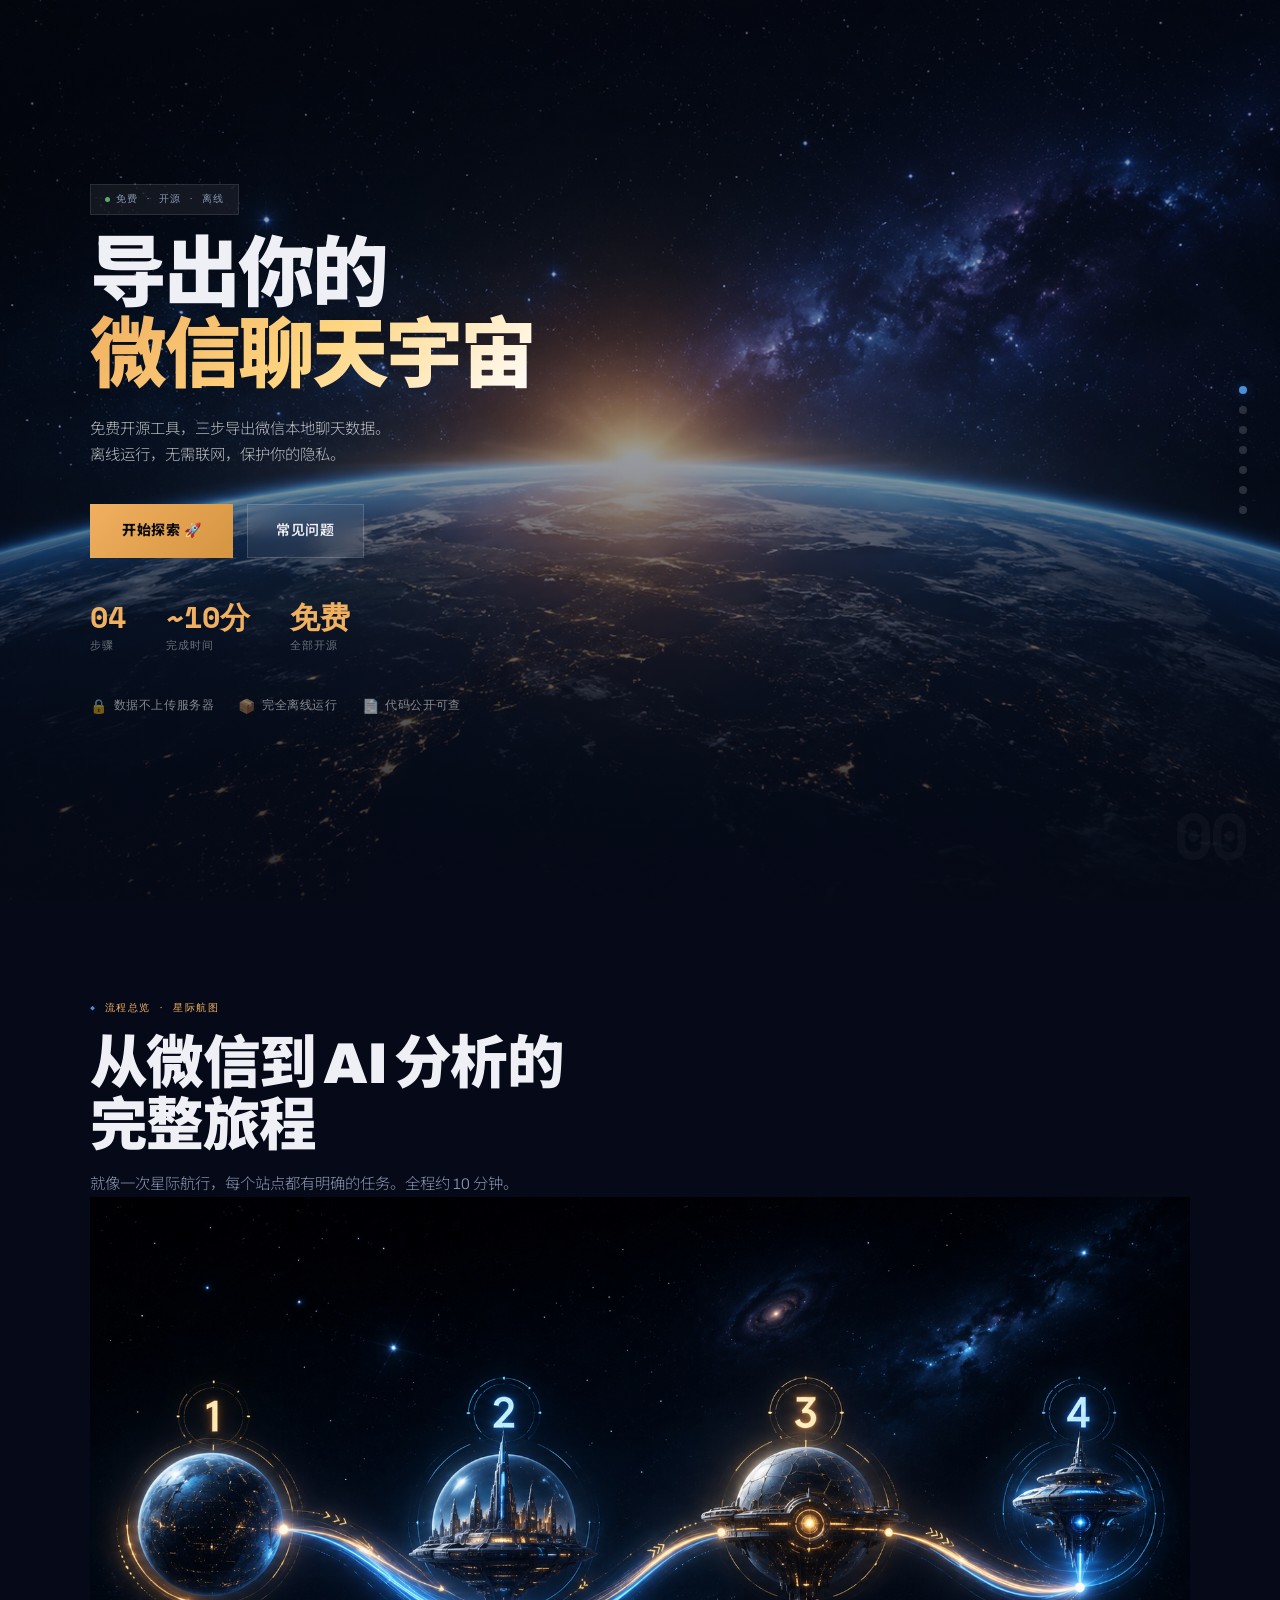
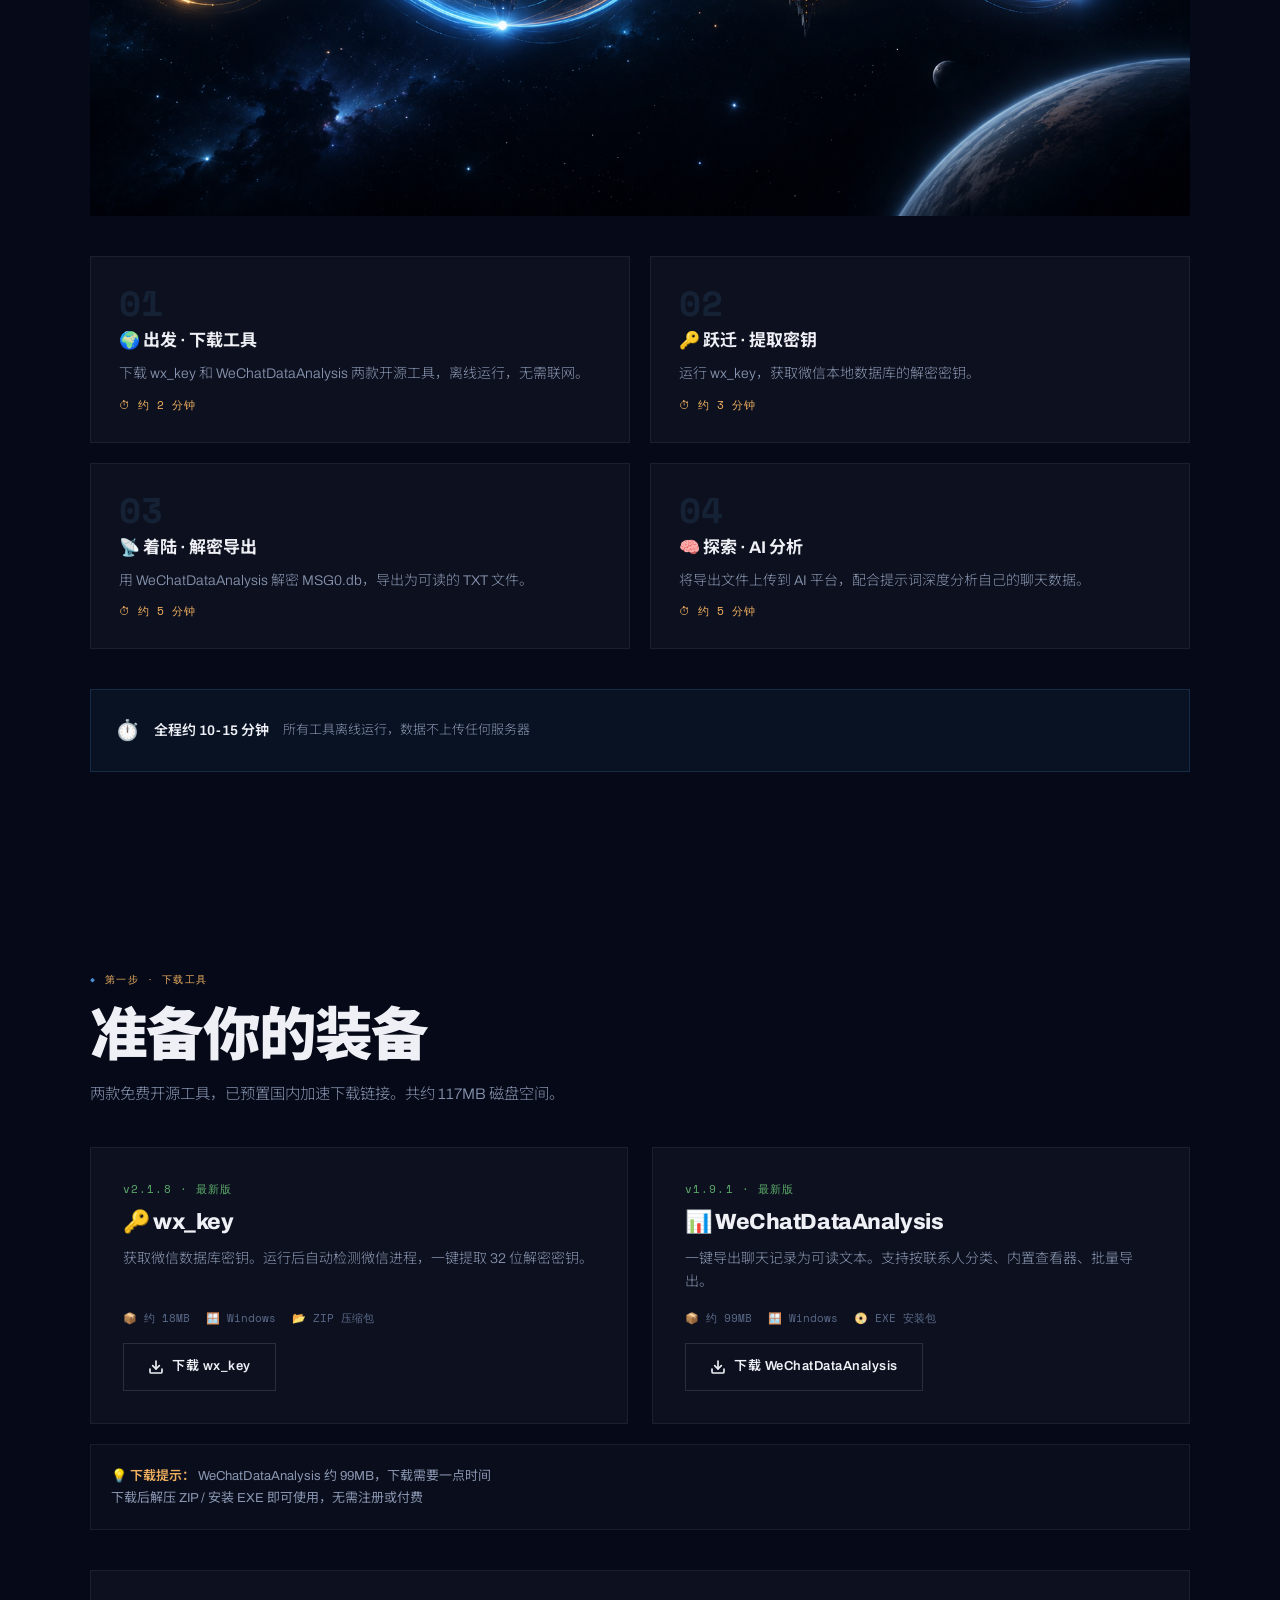
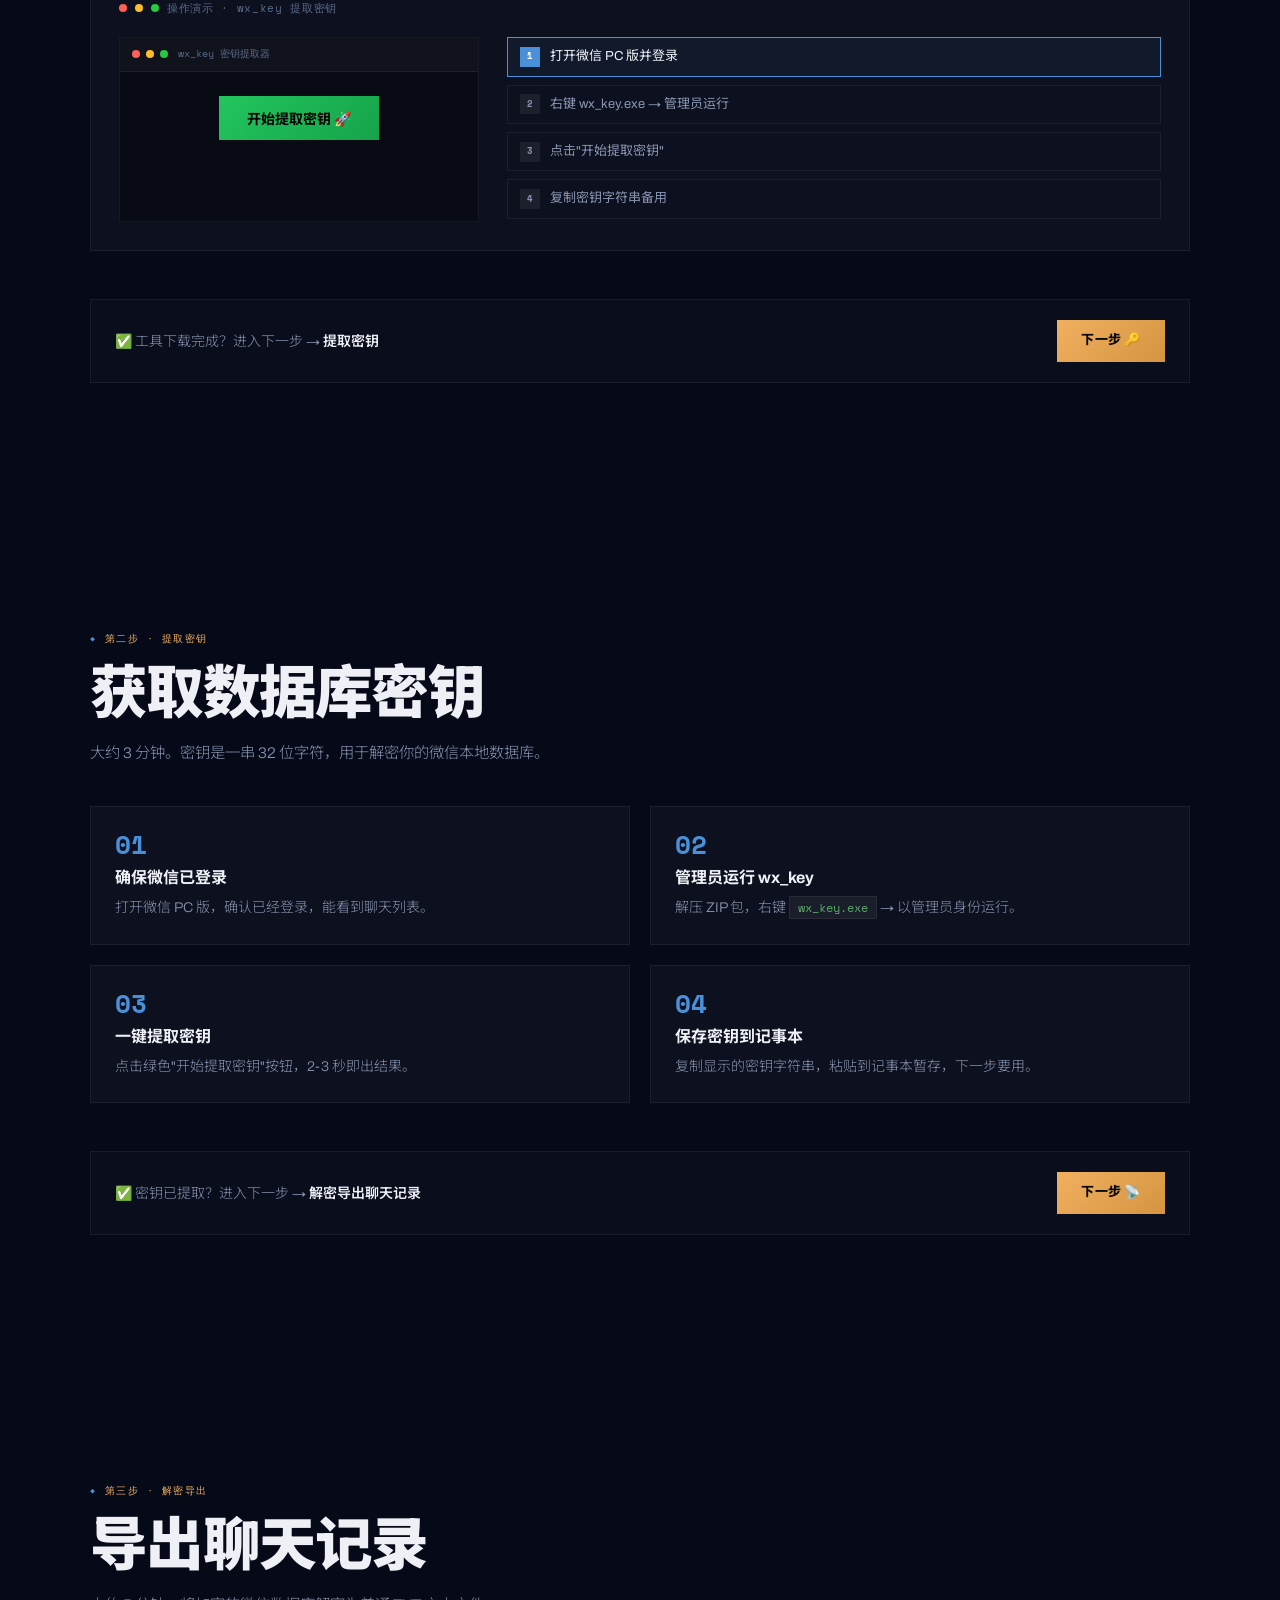
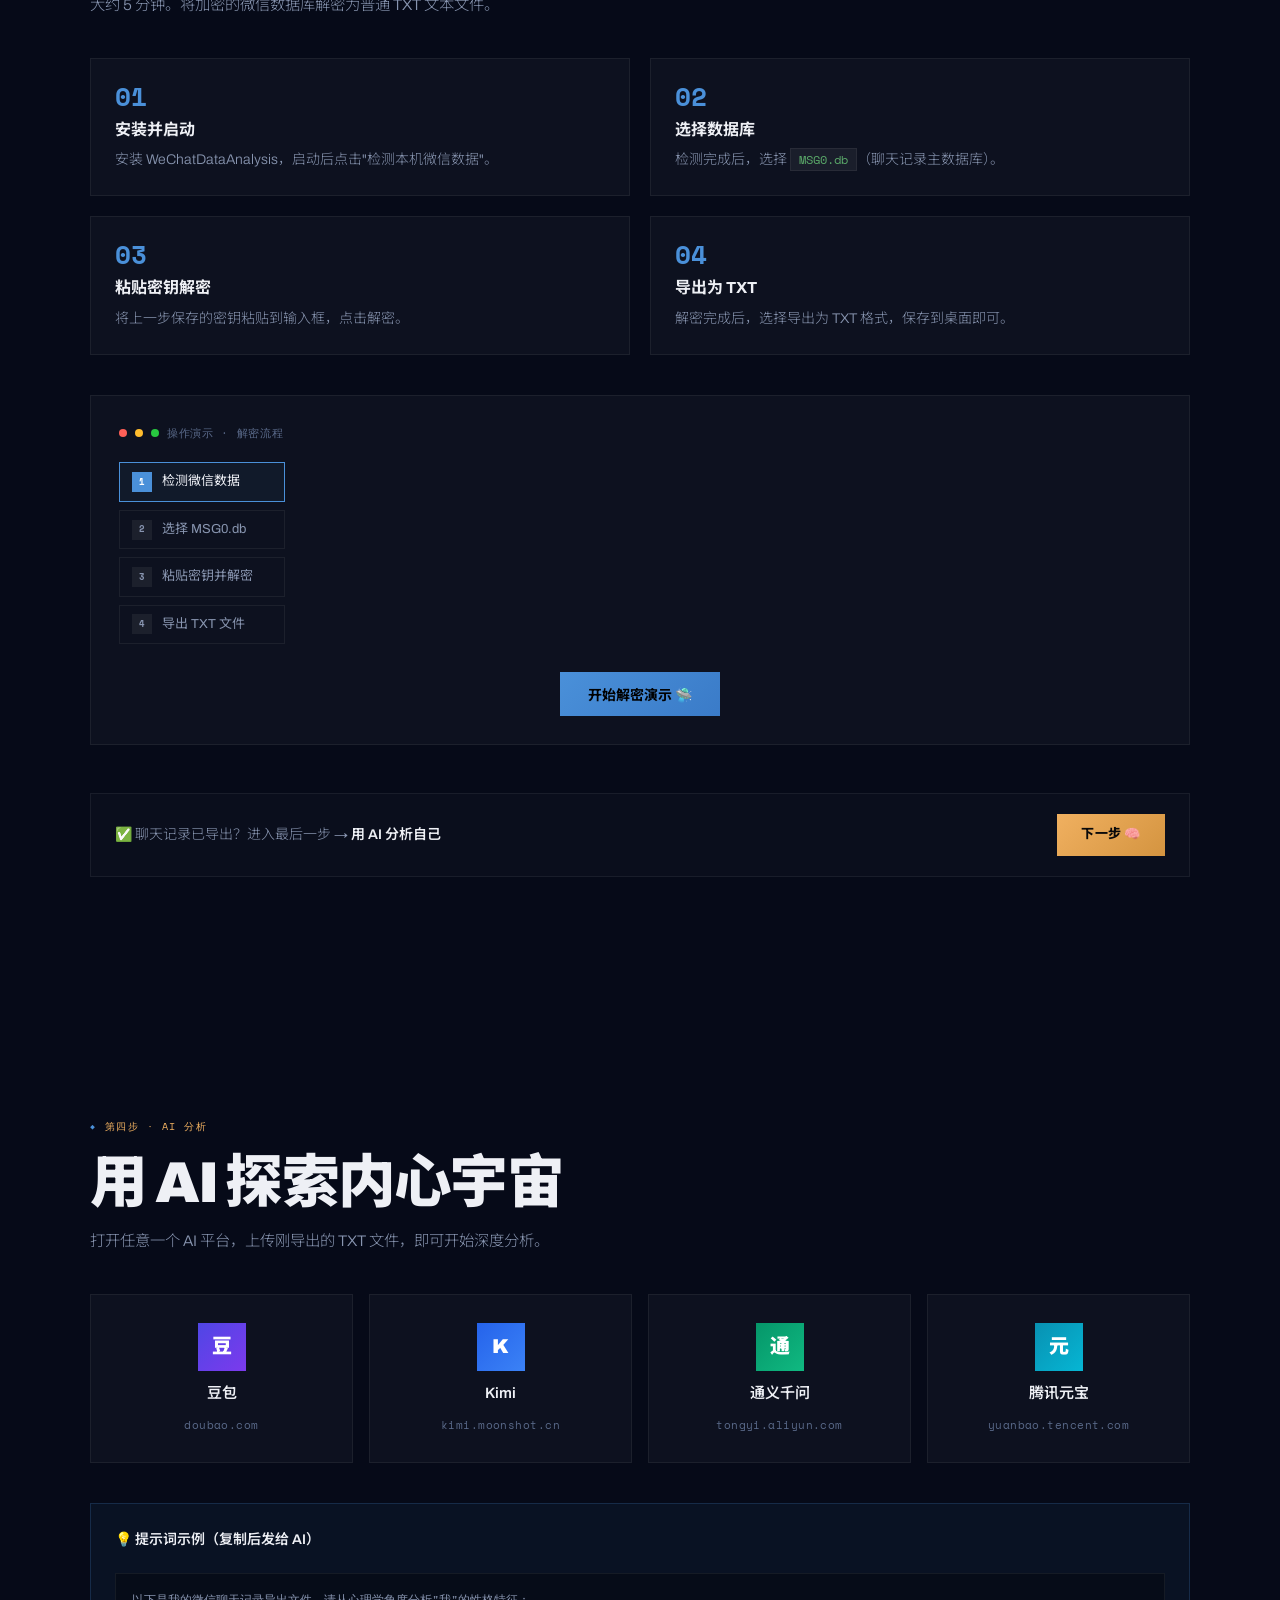
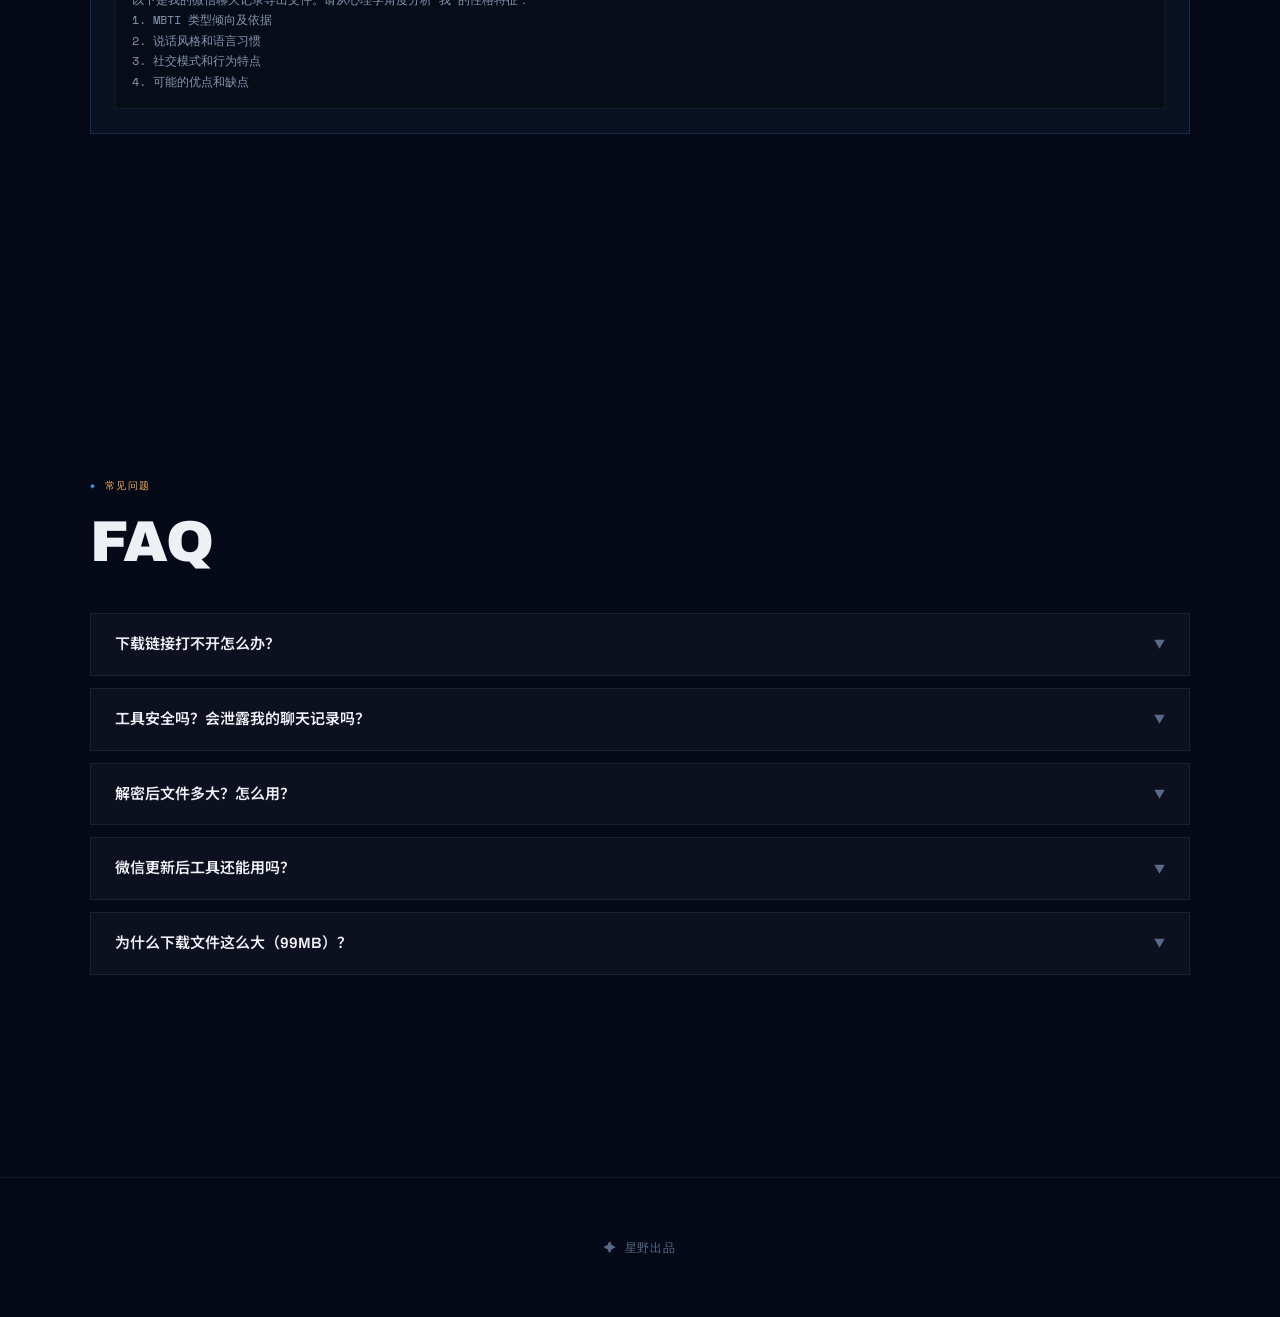
==== docs/index.html @ e7d00de8 "v2.0: product polish - Earth hero bg, journey map, trust bar, next-step CTAs, download tips" ====
<!DOCTYPE html>
<html lang="zh-CN">
<head>
<meta charset="UTF-8">
<meta name="viewport" content="width=device-width, initial-scale=1.0">
<title>微信聊天记录导出教程 — 星野宇宙</title>
<link rel="icon" href="data:image/svg+xml,<svg xmlns='http://www.w3.org/2000/svg' viewBox='0 0 100 100'><text y='.9em' font-size='90'>🌍</text></svg>">
<link href="https://fonts.googleapis.com/css2?family=Archivo:wght@400;700;800;900&family=Space+Mono:wght@400;700&family=Noto+Sans+SC:wght@300;400;500;700&display=swap" rel="stylesheet">
<style>
/* ══════════════════════════════════
   星野宇宙 · 微信聊天导出教程
   设计系统 v2.0 — 产品经理验收版
   ══════════════════════════════════ */

*, *::before, *::after { margin: 0; padding: 0; box-sizing: border-box; }

:root {
  --space-deep: #060a18;
  --space-mid: #0a1230;
  --space-blue: #12224a;
  --earth-blue: #4A90D9;
  --earth-green: #5BAA6A;
  --sunrise-gold: #F0B060;
  --sunrise-warm: #FFD580;
  --star-white: #FFEEDD;
  --text: #eef0f5;
  --text-secondary: #8895b0;
  --text-muted: #5a6a8a;
  --accent: #4A90D9;
  --accent-gold: #F0B060;
  --success: #5BAA6A;
  --border: rgba(255,255,255,0.06);
  --border-light: rgba(255,255,255,0.12);
  --radius: 12px;
  --max-w: 1100px;
  --fx-ease: cubic-bezier(0.16, 1, 0.3, 1);
  --fx-pad: clamp(14px, 2.6vw, 44px);
  --font-sans: "Archivo", "Noto Sans SC", system-ui, sans-serif;
  --font-mono: "Space Mono", "SF Mono", monospace;
}

html { scroll-behavior: smooth; scroll-padding-top: 0; }

body {
  font-family: var(--font-sans);
  background: var(--space-deep);
  color: var(--text);
  font-size: 17px;
  line-height: 1.65;
  -webkit-font-smoothing: antialiased;
  overflow-x: hidden;
}

/* ═══ Stars ═══ */
.starfield {
  position: fixed; top: 0; left: 0;
  width: 100vw; height: 100vh;
  z-index: 0; pointer-events: none; overflow: hidden;
}
.star {
  position: absolute; border-radius: 50%; background: #fff;
  animation: twinkle var(--duration) ease-in-out infinite alternate;
}
@keyframes twinkle {
  0% { opacity: 0.15; transform: scale(0.8); }
  100% { opacity: 1; transform: scale(1.2); }
}

/* ═══ Floating Orbs ═══ */
.orb {
  position: fixed; border-radius: 50%; pointer-events: none; z-index: 0;
  filter: blur(80px); opacity: 0.2;
}
.orb-1 {
  width: 500px; height: 500px;
  background: radial-gradient(circle, rgba(74,144,217,0.12), transparent);
  top: 15%; left: -15%;
  animation: orbFloat 25s ease-in-out infinite;
}
.orb-2 {
  width: 350px; height: 350px;
  background: radial-gradient(circle, rgba(240,176,96,0.08), transparent);
  bottom: 20%; right: -10%;
  animation: orbFloat 30s ease-in-out infinite reverse;
}
@keyframes orbFloat {
  0%, 100% { transform: translate(0,0) scale(1); }
  33% { transform: translate(40px,-50px) scale(1.1); }
  66% { transform: translate(-30px,30px) scale(0.9); }
}

/* ═══ Scroll Progress ═══ */
.scroll-progress {
  position: fixed; top: 0; left: 0;
  height: 2px;
  background: linear-gradient(90deg, var(--earth-blue), var(--sunrise-gold), var(--earth-green));
  z-index: 10000; width: 0%;
  transition: width 0.05s linear;
}

/* ═══ Nav ═══ */
.nav {
  position: fixed; top: 0; left: 0; right: 0; z-index: 100;
  padding: 0 var(--fx-pad);
  backdrop-filter: saturate(180%) blur(20px);
  -webkit-backdrop-filter: saturate(180%) blur(20px);
  background: rgba(6,10,24,0.7);
  border-bottom: 0.5px solid var(--border);
  transform: translateY(-100%);
  transition: transform 0.4s var(--fx-ease);
}
.nav.visible { transform: translateY(0); }
.nav-inner {
  max-width: var(--max-w); margin: 0 auto;
  display: flex; align-items: center; justify-content: space-between;
  height: 56px;
}
.nav-brand {
  font-size: 14px; font-weight: 700; color: var(--text);
  text-decoration: none; display: flex; align-items: center; gap: 8px;
}
.nav-brand span { color: var(--earth-blue); }
.nav-links { display: flex; gap: 24px; list-style: none; }
.nav-links a {
  font-size: 11px; font-family: var(--font-mono);
  color: var(--text-secondary); text-decoration: none;
  letter-spacing: 0.12em; text-transform: uppercase;
  transition: color 0.3s; position: relative;
  padding: 4px 0;
}
.nav-links a::after {
  content: ''; position: absolute; bottom: -2px; left: 0;
  width: 0; height: 1px; background: var(--earth-blue);
  transition: width 0.3s var(--fx-ease);
}
.nav-links a:hover { color: var(--text); }
.nav-links a:hover::after { width: 100%; }

/* ═══ Side Nav ═══ */
.side-nav {
  position: fixed; right: var(--fx-pad); top: 50%; transform: translateY(-50%);
  z-index: 90; display: flex; flex-direction: column; gap: 12px;
}
.side-dot {
  width: 8px; height: 8px; border-radius: 50%;
  background: rgba(255,255,255,0.15); border: none;
  cursor: pointer; transition: all 0.4s var(--fx-ease); position: relative;
}
.side-dot.active {
  background: var(--earth-blue);
  box-shadow: 0 0 12px rgba(74,144,217,0.4);
}
.side-dot-label {
  position: absolute; right: 18px; top: 50%; transform: translateY(-50%);
  font-family: var(--font-mono); font-size: 10px;
  color: var(--text-secondary); white-space: nowrap;
  opacity: 0; transition: opacity 0.3s; pointer-events: none; letter-spacing: 0.1em;
}
.side-dot:hover .side-dot-label { opacity: 1; }

.section-num {
  position: fixed; bottom: var(--fx-pad); right: var(--fx-pad);
  z-index: 90; font-family: var(--font-mono); font-size: 64px;
  font-weight: 700; color: rgba(255,255,255,0.03);
  line-height: 1; pointer-events: none; letter-spacing: -0.04em;
}

/* ═══ Layout ═══ */
.section {
  position: relative; z-index: 1;
  min-height: 100vh; display: flex; align-items: center;
  padding: 100px var(--fx-pad);
}
.section-inner {
  max-width: var(--max-w); margin: 0 auto; width: 100%;
}

.kicker {
  font-family: var(--font-mono); font-size: 10px;
  color: var(--sunrise-gold); letter-spacing: 0.15em;
  text-transform: uppercase; margin-bottom: 16px;
  display: flex; align-items: center; gap: 8px;
}
.kicker::before { content: '◆'; font-size: 5px; color: var(--earth-blue); }

.section-title {
  font-size: clamp(30px, 4.5vw, 60px);
  font-weight: 900; letter-spacing: -0.03em;
  line-height: 1.08; margin-bottom: 14px;
}
.section-sub {
  font-size: clamp(15px, 1.2vw, 18px);
  color: var(--text-secondary); max-width: 560px;
  line-height: 1.7; font-weight: 300;
}

/* ═══ HERO ═══ */
.hero {
  min-height: 100vh; display: flex; align-items: center;
  position: relative; z-index: 1;
}
.hero-bg {
  position: absolute; top: 0; left: 0;
  width: 100%; height: 100%; z-index: 0;
  overflow: hidden;
}
.hero-bg img {
  width: 100%; height: 100%; object-fit: cover;
  object-position: center 30%;
}
.hero-overlay {
  position: absolute; top: 0; left: 0;
  width: 100%; height: 100%;
  background: linear-gradient(
    180deg,
    rgba(6,10,24,0.5) 0%,
    rgba(6,10,24,0.3) 40%,
    rgba(6,10,24,0.6) 70%,
    rgba(6,10,24,0.85) 100%
  );
  z-index: 1;
}
.hero-content {
  position: relative; z-index: 2; width: 100%;
  padding: var(--fx-pad);
}
.hero-inner { max-width: var(--max-w); margin: 0 auto; }

.hero-badge {
  display: inline-flex; align-items: center; gap: 6px;
  padding: 6px 14px;
  background: rgba(255,255,255,0.06);
  border: 0.5px solid rgba(255,255,255,0.1);
  font-family: var(--font-mono); font-size: 10px;
  letter-spacing: 0.1em; color: var(--text-secondary);
  margin-bottom: 20px;
}
.hero-badge-dot {
  width: 5px; height: 5px; border-radius: 50%;
  background: var(--success); animation: blink 1.2s infinite;
}
@keyframes blink { 0%,100%{opacity:1} 50%{opacity:0.3} }

.hero-title {
  font-size: clamp(36px, 6vw, 80px);
  font-weight: 900; letter-spacing: -0.04em;
  line-height: 1.05; margin-bottom: 20px; max-width: 780px;
}
.hero-title .gradient {
  background: linear-gradient(135deg, var(--sunrise-gold), var(--sunrise-warm), #fff);
  -webkit-background-clip: text; -webkit-text-fill-color: transparent;
  background-clip: text;
}
.hero-sub {
  font-size: clamp(15px, 1.2vw, 18px);
  color: rgba(255,255,255,0.7); max-width: 500px;
  line-height: 1.7; margin-bottom: 36px; font-weight: 300;
}

.hero-actions { display: flex; gap: 14px; flex-wrap: wrap; }

.btn-primary {
  display: inline-flex; align-items: center; gap: 8px;
  padding: 14px 32px;
  background: linear-gradient(135deg, var(--sunrise-gold), #d49440);
  color: #0a0a0a; border: none; text-decoration: none;
  font-family: var(--font-sans); font-size: 14px; font-weight: 800;
  letter-spacing: 0.04em; cursor: pointer;
  transition: all 0.35s var(--fx-ease);
}
.btn-primary:hover {
  transform: translateY(-2px);
  box-shadow: 0 12px 40px rgba(240,176,96,0.3);
}

.btn-secondary {
  display: inline-flex; align-items: center; gap: 8px;
  padding: 14px 28px;
  background: rgba(255,255,255,0.06);
  color: var(--text); border: 0.5px solid rgba(255,255,255,0.15);
  text-decoration: none; font-family: var(--font-sans);
  font-size: 14px; font-weight: 600; letter-spacing: 0.04em;
  cursor: pointer; transition: all 0.35s var(--fx-ease);
  backdrop-filter: blur(8px);
}
.btn-secondary:hover {
  border-color: var(--earth-blue); color: var(--earth-blue);
  background: rgba(74,144,217,0.1);
}

.hero-stats {
  display: flex; gap: 40px; margin-top: 44px;
}
.hero-stat-value {
  font-family: var(--font-mono); font-size: 30px; font-weight: 700;
  color: var(--sunrise-gold); line-height: 1; display: block;
}
.hero-stat-label {
  font-size: 11px; color: rgba(255,255,255,0.4);
  font-family: var(--font-mono); letter-spacing: 0.08em;
  text-transform: uppercase; margin-top: 4px; display: block;
}

/* ═══ Trust Bar ═══ */
.trust-bar {
  display: flex; gap: 24px; flex-wrap: wrap;
  margin-top: 40px;
}
.trust-item {
  display: flex; align-items: center; gap: 6px;
  font-size: 12px; color: rgba(255,255,255,0.5);
  font-family: var(--font-mono); letter-spacing: 0.05em;
}
.trust-item span { font-size: 14px; }

/* ═══ Workflow (流程) ═══ */
.flow-hero {
  width: 100%; border-radius: 0;
  overflow: hidden; margin-bottom: 40px;
}
.flow-hero img {
  width: 100%; height: auto;
  display: block;
}

.journey-grid {
  display: grid;
  grid-template-columns: 1fr 1fr;
  gap: 20px;
}

@media (max-width: 700px) {
  .journey-grid { grid-template-columns: 1fr; }
}

.journey-card {
  background: rgba(255,255,255,0.03);
  border: 1px solid var(--border);
  padding: 28px;
  position: relative; overflow: hidden;
  transition: all 0.4s var(--fx-ease);
}
.journey-card::before {
  content: ''; position: absolute; top: 0; left: 0;
  width: 100%; height: 100%;
  background: radial-gradient(ellipse at 30% 0%, rgba(74,144,217,0.08), transparent 70%);
  opacity: 0; transition: opacity 0.4s;
}
.journey-card:hover { border-color: rgba(74,144,217,0.3); transform: translateY(-4px); }
.journey-card:hover::before { opacity: 1; }
.journey-card > * { position: relative; z-index: 1; }

.journey-num {
  font-family: var(--font-mono); font-size: 36px; font-weight: 700;
  color: rgba(74,144,217,0.12); line-height: 1; margin-bottom: 6px;
}
.journey-title {
  font-size: 17px; font-weight: 700; margin-bottom: 8px;
  display: flex; align-items: center; gap: 8px;
}
.journey-desc {
  font-size: 14px; color: var(--text-secondary);
  line-height: 1.6; font-weight: 300;
}
.journey-time {
  margin-top: 10px;
  font-family: var(--font-mono); font-size: 11px;
  color: var(--sunrise-gold); letter-spacing: 0.05em;
}

.flow-cta-box {
  margin-top: 40px;
  padding: 24px;
  background: rgba(74,144,217,0.06);
  border: 1px solid rgba(74,144,217,0.2);
  display: flex; align-items: center; gap: 14px; flex-wrap: wrap;
}

/* ═══ Tool Cards ═══ */
.tool-grid {
  display: grid;
  grid-template-columns: 1fr 1fr;
  gap: 24px;
  margin-top: 40px;
}

@media (max-width: 700px) {
  .tool-grid { grid-template-columns: 1fr; }
}

.tool-card {
  background: rgba(255,255,255,0.03);
  border: 1px solid var(--border);
  padding: 32px;
  text-decoration: none; color: var(--text);
  transition: all 0.4s var(--fx-ease);
  display: flex; flex-direction: column;
  position: relative; overflow: hidden;
}
.tool-card::before {
  content: ''; position: absolute; top: 0; left: 0; right: 0;
  height: 3px;
  background: linear-gradient(90deg, var(--earth-blue), var(--earth-green));
  transform: scaleX(0); transform-origin: left;
  transition: transform 0.5s var(--fx-ease);
}
.tool-card:hover {
  border-color: rgba(74,144,217,0.35);
  transform: translateY(-4px);
  background: rgba(255,255,255,0.05);
}
.tool-card:hover::before { transform: scaleX(1); }

.tool-version {
  font-family: var(--font-mono); font-size: 11px;
  color: var(--earth-green); letter-spacing: 0.1em; margin-bottom: 6px;
}
.tool-name { font-size: 22px; font-weight: 800; margin-bottom: 8px; letter-spacing: -0.02em; }
.tool-desc {
  font-size: 14px; color: var(--text-secondary);
  line-height: 1.6; margin-bottom: 16px; flex: 1; font-weight: 300;
}
.tool-meta {
  display: flex; gap: 16px; flex-wrap: wrap; margin-bottom: 16px;
}
.tool-meta-item {
  font-family: var(--font-mono); font-size: 11px; color: var(--text-muted);
}
.tool-download-btn {
  display: inline-flex; align-items: center; gap: 8px;
  padding: 12px 24px;
  background: transparent;
  border: 1px solid var(--border-light);
  color: var(--text); font-size: 13px; font-weight: 600;
  font-family: var(--font-sans); letter-spacing: 0.04em;
  cursor: pointer; transition: all 0.35s var(--fx-ease);
  align-self: flex-start;
}
.tool-card:hover .tool-download-btn {
  background: linear-gradient(135deg, var(--earth-blue), #3a7bc8);
  border-color: transparent;
}
.tool-download-btn svg { width: 16px; height: 16px; transition: transform 0.3s; }
.tool-card:hover .tool-download-btn svg { transform: translateY(2px); }

/* ═══ Download Tips ═══ */
.download-tips {
  margin-top: 20px; padding: 20px;
  background: rgba(255,255,255,0.02);
  border: 0.5px solid var(--border);
  font-size: 13px; color: var(--text-secondary); line-height: 1.7;
}
.download-tips strong { color: var(--sunrise-gold); font-weight: 600; }

/* ═══ Demo Box ═══ */
.demo-box {
  margin-top: 40px;
  background: rgba(255,255,255,0.03);
  border: 1px solid var(--border);
  padding: 28px;
}
.demo-header {
  display: flex; align-items: center; gap: 8px; margin-bottom: 20px;
  font-family: var(--font-mono); font-size: 11px;
  color: var(--text-muted); letter-spacing: 0.06em;
}
.demo-dot { width: 8px; height: 8px; border-radius: 50%; }

.demo-inner {
  display: flex; gap: 28px; align-items: flex-start;
}
@media (max-width: 700px) { .demo-inner { flex-direction: column; } }

.demo-window {
  flex: 1; max-width: 360px;
  background: rgba(0,0,0,0.35);
  border: 1px solid var(--border); overflow: hidden;
}
.demo-win-top {
  padding: 8px 12px; background: rgba(255,255,255,0.03);
  border-bottom: 1px solid var(--border);
  display: flex; align-items: center; gap: 6px;
}
.demo-win-title {
  font-family: var(--font-mono); font-size: 10px; color: var(--text-muted); margin-left: 4px;
}
.demo-win-body {
  padding: 24px; display: flex; flex-direction: column;
  align-items: center; gap: 16px;
}

.demo-btn {
  padding: 12px 28px;
  background: linear-gradient(135deg, #22c55e, #16a34a);
  color: #000; border: none;
  font-family: var(--font-sans); font-size: 14px; font-weight: 700;
  cursor: pointer; transition: all 0.3s;
}
.demo-btn:hover { transform: scale(1.05); box-shadow: 0 0 24px rgba(34,197,94,0.3); }
.demo-btn.pulse { animation: pulseDemo 1.5s ease-in-out infinite; }
@keyframes pulseDemo {
  0%,100% { box-shadow: 0 0 0 0 rgba(34,197,94,0.25); }
  50% { box-shadow: 0 0 0 14px rgba(34,197,94,0); }
}

.demo-key {
  display: flex; align-items: center; gap: 8px;
  background: rgba(255,255,255,0.05); border: 1px solid var(--border);
  padding: 10px 16px; font-family: var(--font-mono); font-size: 12px;
  opacity: 0; transform: translateY(10px);
  transition: all 0.5s var(--fx-ease);
}
.demo-key.show { opacity: 1; transform: translateY(0); }
.demo-key-dot { width: 4px; height: 4px; background: #22c55e; border-radius: 50%; animation: blink 1s infinite; }

.demo-steps { flex: 1; display: flex; flex-direction: column; gap: 8px; }
.demo-step-item {
  display: flex; align-items: center; gap: 10px;
  padding: 8px 12px; border: 1px solid var(--border);
  font-size: 13px; color: var(--text-secondary);
  transition: all 0.3s var(--fx-ease);
}
.demo-step-item.active {
  border-color: var(--earth-blue); color: var(--text);
  background: rgba(74,144,217,0.06);
}
.demo-step-item.done { border-color: rgba(34,197,94,0.3); color: var(--text-secondary); }
.demo-step-num {
  width: 20px; height: 20px; display: flex; align-items: center; justify-content: center;
  background: rgba(255,255,255,0.06); font-family: var(--font-mono);
  font-size: 9px; font-weight: 700; flex-shrink: 0;
}
.demo-step-item.active .demo-step-num { background: var(--earth-blue); color: #fff; }
.demo-step-item.done .demo-step-num { background: rgba(34,197,94,0.2); color: #22c55e; }
.demo-step-check { margin-left: auto; color: #22c55e; opacity: 0; transition: opacity 0.3s; }
.demo-step-item.done .demo-step-check { opacity: 1; }

/* ═══ Step Cards ═══ */
.step-grid {
  display: grid;
  grid-template-columns: 1fr 1fr;
  gap: 20px;
  margin-top: 40px;
}
@media (max-width: 700px) { .step-grid { grid-template-columns: 1fr; } }

.step-card {
  background: rgba(255,255,255,0.03);
  border: 1px solid var(--border);
  padding: 24px;
  transition: all 0.35s var(--fx-ease);
}
.step-card:hover {
  border-color: rgba(74,144,217,0.25);
  transform: translateY(-3px);
}
.step-card-num {
  font-family: var(--font-mono); font-size: 26px; font-weight: 700;
  color: var(--earth-blue); line-height: 1; margin-bottom: 8px;
}
.step-card-title { font-size: 16px; font-weight: 700; margin-bottom: 6px; }
.step-card-text {
  font-size: 14px; color: var(--text-secondary);
  line-height: 1.6; font-weight: 300;
}
.step-card-text code {
  font-family: var(--font-mono); font-size: 12px;
  padding: 2px 8px; background: rgba(255,255,255,0.05);
  border: 1px solid var(--border); color: var(--earth-green);
}

/* ═══ Next CTA ═══ */
.next-cta {
  margin-top: 48px;
  display: flex; align-items: center; justify-content: space-between;
  flex-wrap: wrap; gap: 16px;
  padding: 20px 24px;
  background: rgba(255,255,255,0.02);
  border: 0.5px solid var(--border);
}
.next-cta-text { font-size: 14px; color: var(--text-secondary); font-weight: 300; }
.next-cta-text strong { color: var(--text); font-weight: 600; }

/* ═══ AI Cards ═══ */
.ai-grid {
  display: grid;
  grid-template-columns: repeat(4, 1fr);
  gap: 16px;
  margin-top: 40px;
}
@media (max-width: 700px) { .ai-grid { grid-template-columns: repeat(2, 1fr); } }

.ai-card {
  background: rgba(255,255,255,0.03);
  border: 1px solid var(--border);
  padding: 28px 16px;
  text-decoration: none; color: var(--text); text-align: center;
  transition: all 0.35s var(--fx-ease);
  display: flex; flex-direction: column; align-items: center; gap: 10px;
}
.ai-card:hover {
  border-color: var(--earth-blue);
  transform: translateY(-4px);
  background: rgba(255,255,255,0.05);
}
.ai-card-icon {
  width: 48px; height: 48px;
  display: flex; align-items: center; justify-content: center;
  font-size: 20px; font-weight: 900; color: #fff;
}
.ai-card-name { font-size: 15px; font-weight: 600; }
.ai-card-url { font-family: var(--font-mono); font-size: 11px; color: var(--text-muted); letter-spacing: 0.04em; }

/* ═══ FAQ ═══ */
.faq-grid { display: flex; flex-direction: column; gap: 12px; margin-top: 40px; }
.faq-item {
  background: rgba(255,255,255,0.03);
  border: 1px solid var(--border);
  overflow: hidden; transition: border-color 0.3s;
}
.faq-item:hover { border-color: rgba(74,144,217,0.2); }
.faq-q {
  display: flex; align-items: center; justify-content: space-between;
  padding: 18px 24px; cursor: pointer; user-select: none;
  font-size: 15px; font-weight: 600;
}
.faq-icon { transition: transform 0.3s; color: var(--text-muted); font-size: 11px; }
.faq-item.open .faq-icon { transform: rotate(180deg); }
.faq-a {
  max-height: 0; overflow: hidden;
  transition: all 0.4s var(--fx-ease);
  padding: 0 24px;
  font-size: 14px; color: var(--text-secondary);
  line-height: 1.7; font-weight: 300;
}
.faq-item.open .faq-a { max-height: 250px; padding: 0 24px 18px; }

/* ═══ Footer ═══ */
.footer {
  position: relative; z-index: 1;
  padding: 60px var(--fx-pad);
  border-top: 0.5px solid var(--border);
  text-align: center;
}
.footer-inner { max-width: var(--max-w); margin: 0 auto; }
.footer-text {
  font-size: 12px; color: var(--text-muted);
  font-family: var(--font-mono); letter-spacing: 0.08em;
}

/* ═══ Mobile ═══ */
@media (max-width: 700px) {
  .nav-links { display: none; }
  .side-nav { display: none; }
  .section-num { display: none; }
  .hero-stats { gap: 20px; flex-wrap: wrap; }
  .hero-bg img { object-position: 55% center; }
  .trust-bar { gap: 14px; }
}
</style>
</head>
<body>

<!-- Background -->
<div class="starfield" id="starfield"></div>
<div class="orb orb-1"></div>
<div class="orb orb-2"></div>

<!-- Scroll Progress -->
<div class="scroll-progress" id="progress"></div>

<!-- Section Number -->
<div class="section-num" id="sectionNum">00</div>

<!-- Side Nav -->
<nav class="side-nav" id="sideNav">
  <button class="side-dot active" data-target="hero"><span class="side-dot-label">首页</span></button>
  <button class="side-dot" data-target="flow"><span class="side-dot-label">流程总览</span></button>
  <button class="side-dot" data-target="tools"><span class="side-dot-label">下载工具</span></button>
  <button class="side-dot" data-target="key"><span class="side-dot-label">提取密钥</span></button>
  <button class="side-dot" data-target="decrypt"><span class="side-dot-label">解密导出</span></button>
  <button class="side-dot" data-target="ai"><span class="side-dot-label">AI分析</span></button>
  <button class="side-dot" data-target="faq"><span class="side-dot-label">FAQ</span></button>
</nav>

<!-- Nav -->
<nav class="nav" id="nav">
  <div class="nav-inner">
    <a href="#" class="nav-brand">🌍 星野<span>聊天</span>导出</a>
    <ul class="nav-links">
      <li><a href="#flow">流程总览</a></li>
      <li><a href="#tools">下载工具</a></li>
      <li><a href="#key">提取密钥</a></li>
      <li><a href="#decrypt">解密导出</a></li>
      <li><a href="#ai">AI分析</a></li>
      <li><a href="#faq">FAQ</a></li>
    </ul>
  </div>
</nav>

<!-- ═══ HERO ═══ -->
<section class="hero" id="hero">
  <div class="hero-bg">
    <img src="images/earth-hero.png" alt="地球晨昏线" loading="lazy">
  </div>
  <div class="hero-overlay"></div>
  <div class="hero-content">
    <div class="hero-inner">
      <div class="hero-badge">
        <span class="hero-badge-dot"></span>
        免费 · 开源 · 离线
      </div>
      <h1 class="hero-title">
        导出你的<br>
        <span class="gradient">微信聊天宇宙</span>
      </h1>
      <p class="hero-sub">
        免费开源工具，三步导出微信本地聊天数据。<br>
        离线运行，无需联网，保护你的隐私。
      </p>
      <div class="hero-actions">
        <a href="#flow" class="btn-primary">
          开始探索 🚀
        </a>
        <a href="#faq" class="btn-secondary">常见问题</a>
      </div>
      <div class="hero-stats">
        <div><span class="hero-stat-value">04</span><span class="hero-stat-label">步骤</span></div>
        <div><span class="hero-stat-value">~10分</span><span class="hero-stat-label">完成时间</span></div>
        <div><span class="hero-stat-value">免费</span><span class="hero-stat-label">全部开源</span></div>
      </div>
      <div class="trust-bar">
        <div class="trust-item"><span>🔒</span> 数据不上传服务器</div>
        <div class="trust-item"><span>📦</span> 完全离线运行</div>
        <div class="trust-item"><span>📄</span> 代码公开可查</div>
      </div>
    </div>
  </div>
</section>

<!-- ═══ FLOW ═══ -->
<section class="section" id="flow">
  <div class="section-inner">
    <div class="kicker">流程总览 · 星际航图</div>
    <h2 class="section-title">从微信到 AI 分析的<br>完整旅程</h2>
    <p class="section-sub">就像一次星际航行，每个站点都有明确的任务。全程约 10 分钟。</p>

    <div class="flow-hero">
      <img src="images/journey-map.png" alt="星际航图" loading="lazy">
    </div>

    <div class="journey-grid">
      <div class="journey-card">
        <div class="journey-num">01</div>
        <div class="journey-title">🌍 出发 · 下载工具</div>
        <div class="journey-desc">下载 wx_key 和 WeChatDataAnalysis 两款开源工具，离线运行，无需联网。</div>
        <div class="journey-time">⏱ 约 2 分钟</div>
      </div>
      <div class="journey-card">
        <div class="journey-num">02</div>
        <div class="journey-title">🔑 跃迁 · 提取密钥</div>
        <div class="journey-desc">运行 wx_key，获取微信本地数据库的解密密钥。</div>
        <div class="journey-time">⏱ 约 3 分钟</div>
      </div>
      <div class="journey-card">
        <div class="journey-num">03</div>
        <div class="journey-title">📡 着陆 · 解密导出</div>
        <div class="journey-desc">用 WeChatDataAnalysis 解密 MSG0.db，导出为可读的 TXT 文件。</div>
        <div class="journey-time">⏱ 约 5 分钟</div>
      </div>
      <div class="journey-card">
        <div class="journey-num">04</div>
        <div class="journey-title">🧠 探索 · AI 分析</div>
        <div class="journey-desc">将导出文件上传到 AI 平台，配合提示词深度分析自己的聊天数据。</div>
        <div class="journey-time">⏱ 约 5 分钟</div>
      </div>
    </div>

    <div class="flow-cta-box">
      <span style="font-size:20px;">⏱️</span>
      <span style="font-size:14px;font-weight:600;">全程约 10-15 分钟</span>
      <span style="font-size:13px;color:var(--text-secondary);font-weight:300;">所有工具离线运行，数据不上传任何服务器</span>
    </div>
  </div>
</section>

<!-- ═══ TOOLS ═══ -->
<section class="section" id="tools">
  <div class="section-inner">
    <div class="kicker">第一步 · 下载工具</div>
    <h2 class="section-title">准备你的装备</h2>
    <p class="section-sub">两款免费开源工具，已预置国内加速下载链接。共约 117MB 磁盘空间。</p>

    <div class="tool-grid">
      <a href="https://ghfast.top/https://github.com/ycccccccy/wx_key/releases/download/v2.1.8/wx_key-windows-v2.1.8.zip" class="tool-card" target="_blank" rel="noopener">
        <div class="tool-version">v2.1.8 · 最新版</div>
        <div class="tool-name">🔑 wx_key</div>
        <div class="tool-desc">获取微信数据库密钥。运行后自动检测微信进程，一键提取 32 位解密密钥。</div>
        <div class="tool-meta">
          <span class="tool-meta-item">📦 约 18MB</span>
          <span class="tool-meta-item">🪟 Windows</span>
          <span class="tool-meta-item">📂 ZIP 压缩包</span>
        </div>
        <div class="tool-download-btn">
          <svg viewBox="0 0 24 24" fill="none" stroke="currentColor" stroke-width="2.5" stroke-linecap="round" stroke-linejoin="round">
            <path d="M21 15v4a2 2 0 0 1-2 2H5a2 2 0 0 1-2-2v-4"/>
            <polyline points="7 10 12 15 17 10"/>
            <line x1="12" y1="15" x2="12" y2="3"/>
          </svg>
          下载 wx_key
        </div>
      </a>
      <a href="https://ghfast.top/https://github.com/LifeArchiveProject/WeChatDataAnalysis/releases/download/v1.9.1/WeChatDataAnalysis-1.9.1-Setup.exe" class="tool-card" target="_blank" rel="noopener">
        <div class="tool-version">v1.9.1 · 最新版</div>
        <div class="tool-name">📊 WeChatDataAnalysis</div>
        <div class="tool-desc">一键导出聊天记录为可读文本。支持按联系人分类、内置查看器、批量导出。</div>
        <div class="tool-meta">
          <span class="tool-meta-item">📦 约 99MB</span>
          <span class="tool-meta-item">🪟 Windows</span>
          <span class="tool-meta-item">📀 EXE 安装包</span>
        </div>
        <div class="tool-download-btn">
          <svg viewBox="0 0 24 24" fill="none" stroke="currentColor" stroke-width="2.5" stroke-linecap="round" stroke-linejoin="round">
            <path d="M21 15v4a2 2 0 0 1-2 2H5a2 2 0 0 1-2-2v-4"/>
            <polyline points="7 10 12 15 17 10"/>
            <line x1="12" y1="15" x2="12" y2="3"/>
          </svg>
          下载 WeChatDataAnalysis
        </div>
      </a>
    </div>

    <div class="download-tips">
      <strong>💡 下载提示：</strong>
      WeChatDataAnalysis 约 99MB，下载需要一点时间<br>
      下载后解压 ZIP / 安装 EXE 即可使用，无需注册或付费
    </div>

    <div class="demo-box">
      <div class="demo-header">
        <div class="demo-dot" style="background:#ff5f57"></div>
        <div class="demo-dot" style="background:#ffbd2e"></div>
        <div class="demo-dot" style="background:#28c840"></div>
        操作演示 · wx_key 提取密钥
      </div>
      <div class="demo-inner">
        <div class="demo-window">
          <div class="demo-win-top">
            <div class="demo-dot" style="background:#ff5f57"></div>
            <div class="demo-dot" style="background:#ffbd2e"></div>
            <div class="demo-dot" style="background:#28c840"></div>
            <span class="demo-win-title">wx_key 密钥提取器</span>
          </div>
          <div class="demo-win-body">
            <button class="demo-btn pulse" id="demoBtn1">开始提取密钥 🚀</button>
            <div class="demo-key" id="demoKey1">
              <span class="demo-key-dot"></span>
              <span>密钥: 4F8B A2D1 C93E 7B56</span>
            </div>
          </div>
        </div>
        <div class="demo-steps" id="demoSteps1">
          <div class="demo-step-item active"><span class="demo-step-num">1</span><span>打开微信 PC 版并登录</span><span class="demo-step-check">✓</span></div>
          <div class="demo-step-item"><span class="demo-step-num">2</span><span>右键 wx_key.exe → 管理员运行</span><span class="demo-step-check">✓</span></div>
          <div class="demo-step-item"><span class="demo-step-num">3</span><span>点击"开始提取密钥"</span><span class="demo-step-check">✓</span></div>
          <div class="demo-step-item"><span class="demo-step-num">4</span><span>复制密钥字符串备用</span><span class="demo-step-check">✓</span></div>
        </div>
      </div>
    </div>

    <div class="next-cta">
      <div class="next-cta-text">✅ 工具下载完成？进入下一步 → <strong>提取密钥</strong></div>
      <a href="#key" class="btn-primary" style="padding:10px 24px;font-size:13px;">下一步 🔑</a>
    </div>
  </div>
</section>

<!-- ═══ KEY ═══ -->
<section class="section" id="key">
  <div class="section-inner">
    <div class="kicker">第二步 · 提取密钥</div>
    <h2 class="section-title">获取数据库密钥</h2>
    <p class="section-sub">大约 3 分钟。密钥是一串 32 位字符，用于解密你的微信本地数据库。</p>

    <div class="step-grid">
      <div class="step-card">
        <div class="step-card-num">01</div>
        <div class="step-card-title">确保微信已登录</div>
        <div class="step-card-text">打开微信 PC 版，确认已经登录，能看到聊天列表。</div>
      </div>
      <div class="step-card">
        <div class="step-card-num">02</div>
        <div class="step-card-title">管理员运行 wx_key</div>
        <div class="step-card-text">解压 ZIP 包，右键 <code>wx_key.exe</code> → 以管理员身份运行。</div>
      </div>
      <div class="step-card">
        <div class="step-card-num">03</div>
        <div class="step-card-title">一键提取密钥</div>
        <div class="step-card-text">点击绿色"开始提取密钥"按钮，2-3 秒即出结果。</div>
      </div>
      <div class="step-card">
        <div class="step-card-num">04</div>
        <div class="step-card-title">保存密钥到记事本</div>
        <div class="step-card-text">复制显示的密钥字符串，粘贴到记事本暂存，下一步要用。</div>
      </div>
    </div>

    <div class="next-cta">
      <div class="next-cta-text">✅ 密钥已提取？进入下一步 → <strong>解密导出聊天记录</strong></div>
      <a href="#decrypt" class="btn-primary" style="padding:10px 24px;font-size:13px;">下一步 📡</a>
    </div>
  </div>
</section>

<!-- ═══ DECRYPT ═══ -->
<section class="section" id="decrypt">
  <div class="section-inner">
    <div class="kicker">第三步 · 解密导出</div>
    <h2 class="section-title">导出聊天记录</h2>
    <p class="section-sub">大约 5 分钟。将加密的微信数据库解密为普通 TXT 文本文件。</p>

    <div class="step-grid">
      <div class="step-card">
        <div class="step-card-num">01</div>
        <div class="step-card-title">安装并启动</div>
        <div class="step-card-text">安装 WeChatDataAnalysis，启动后点击"检测本机微信数据"。</div>
      </div>
      <div class="step-card">
        <div class="step-card-num">02</div>
        <div class="step-card-title">选择数据库</div>
        <div class="step-card-text">检测完成后，选择 <code>MSG0.db</code>（聊天记录主数据库）。</div>
      </div>
      <div class="step-card">
        <div class="step-card-num">03</div>
        <div class="step-card-title">粘贴密钥解密</div>
        <div class="step-card-text">将上一步保存的密钥粘贴到输入框，点击解密。</div>
      </div>
      <div class="step-card">
        <div class="step-card-num">04</div>
        <div class="step-card-title">导出为 TXT</div>
        <div class="step-card-text">解密完成后，选择导出为 TXT 格式，保存到桌面即可。</div>
      </div>
    </div>

    <div class="demo-box">
      <div class="demo-header">
        <div class="demo-dot" style="background:#ff5f57"></div>
        <div class="demo-dot" style="background:#ffbd2e"></div>
        <div class="demo-dot" style="background:#28c840"></div>
        操作演示 · 解密流程
      </div>
      <div class="demo-inner" style="flex-direction:column">
        <div class="demo-steps" id="demoSteps2" style="max-width:100%">
          <div class="demo-step-item active"><span class="demo-step-num">1</span><span>检测微信数据</span><span class="demo-step-check">✓</span></div>
          <div class="demo-step-item"><span class="demo-step-num">2</span><span>选择 MSG0.db</span><span class="demo-step-check">✓</span></div>
          <div class="demo-step-item"><span class="demo-step-num">3</span><span>粘贴密钥并解密</span><span class="demo-step-check">✓</span></div>
          <div class="demo-step-item"><span class="demo-step-num">4</span><span>导出 TXT 文件</span><span class="demo-step-check">✓</span></div>
        </div>
        <button class="demo-btn pulse" id="demoBtn2" style="background:linear-gradient(135deg,var(--earth-blue),#3a7bc8);align-self:center">开始解密演示 🛸</button>
      </div>
    </div>

    <div class="next-cta">
      <div class="next-cta-text">✅ 聊天记录已导出？进入最后一步 → <strong>用 AI 分析自己</strong></div>
      <a href="#ai" class="btn-primary" style="padding:10px 24px;font-size:13px;">下一步 🧠</a>
    </div>
  </div>
</section>

<!-- ═══ AI ═══ -->
<section class="section" id="ai">
  <div class="section-inner">
    <div class="kicker">第四步 · AI 分析</div>
    <h2 class="section-title">用 AI 探索内心宇宙</h2>
    <p class="section-sub">打开任意一个 AI 平台，上传刚导出的 TXT 文件，即可开始深度分析。</p>

    <div class="ai-grid">
      <a href="https://www.doubao.com" class="ai-card" target="_blank" rel="noopener">
        <div class="ai-card-icon" style="background:linear-gradient(135deg,#4f46e5,#7c3aed)">豆</div>
        <div class="ai-card-name">豆包</div>
        <div class="ai-card-url">doubao.com</div>
      </a>
      <a href="https://kimi.moonshot.cn" class="ai-card" target="_blank" rel="noopener">
        <div class="ai-card-icon" style="background:linear-gradient(135deg,#2563eb,#3b82f6)">K</div>
        <div class="ai-card-name">Kimi</div>
        <div class="ai-card-url">kimi.moonshot.cn</div>
      </a>
      <a href="https://tongyi.aliyun.com" class="ai-card" target="_blank" rel="noopener">
        <div class="ai-card-icon" style="background:linear-gradient(135deg,#059669,#10b981)">通</div>
        <div class="ai-card-name">通义千问</div>
        <div class="ai-card-url">tongyi.aliyun.com</div>
      </a>
      <a href="https://yuanbao.tencent.com" class="ai-card" target="_blank" rel="noopener">
        <div class="ai-card-icon" style="background:linear-gradient(135deg,#0891b2,#06b6d4)">元</div>
        <div class="ai-card-name">腾讯元宝</div>
        <div class="ai-card-url">yuanbao.tencent.com</div>
      </a>
    </div>

    <div class="flow-cta-box" style="margin-top:40px;flex-direction:column;align-items:flex-start;">
      <span style="font-size:14px;font-weight:600;">💡 提示词示例（复制后发给 AI）</span>
      <pre style="font-family:var(--font-mono);font-size:12px;color:var(--text-secondary);line-height:1.7;white-space:pre-wrap;background:rgba(0,0,0,0.3);padding:16px;border:0.5px solid var(--border);margin-top:8px;width:100%;">以下是我的微信聊天记录导出文件。请从心理学角度分析"我"的性格特征：
1. MBTI 类型倾向及依据
2. 说话风格和语言习惯
3. 社交模式和行为特点
4. 可能的优点和缺点</pre>
    </div>
  </div>
</section>

<!-- ═══ FAQ ═══ -->
<section class="section" id="faq">
  <div class="section-inner">
    <div class="kicker">常见问题</div>
    <h2 class="section-title">FAQ</h2>

    <div class="faq-grid">
      <div class="faq-item">
        <div class="faq-q" onclick="toggleFaq(this.parentElement)">
          <span>下载链接打不开怎么办？</span>
          <span class="faq-icon">▼</span>
        </div>
        <div class="faq-a">
          已添加国内加速代理（ghfast.top）。如果仍然有问题：<br>
          1. 刷新页面重试<br>
          2. 切换网络（热点/不同的 Wi-Fi）<br>
          3. 直接访问 GitHub Releases 页面手动下载
        </div>
      </div>
      <div class="faq-item">
        <div class="faq-q" onclick="toggleFaq(this.parentElement)">
          <span>工具安全吗？会泄露我的聊天记录吗？</span>
          <span class="faq-icon">▼</span>
        </div>
        <div class="faq-a">
          完全安全。两款工具都是开源项目，源代码公开可查。<br>
          <strong>关键：它们完全离线运行。</strong>你的聊天数据不需要上传到任何服务器，解密和导出全部在你自己电脑上完成。第三方无法获取你的任何数据。
        </div>
      </div>
      <div class="faq-item">
        <div class="faq-q" onclick="toggleFaq(this.parentElement)">
          <span>解密后文件多大？怎么用？</span>
          <span class="faq-icon">▼</span>
        </div>
        <div class="faq-a">
          取决于你的聊天记录量，一般从几 MB 到几十 MB 不等。导出的 TXT 文件可以用记事本打开，也可以直接拖拽到 AI 平台（豆包、Kimi 等都支持上传文件）。
        </div>
      </div>
      <div class="faq-item">
        <div class="faq-q" onclick="toggleFaq(this.parentElement)">
          <span>微信更新后工具还能用吗？</span>
          <span class="faq-icon">▼</span>
        </div>
        <div class="faq-a">
          WeChatDataAnalysis v1.9.1（最新版）已适配最新微信版本。如果微信更新后工具不可用，请关注对应 GitHub 项目的 Release 页面，作者通常会很快适配。
        </div>
      </div>
      <div class="faq-item">
        <div class="faq-q" onclick="toggleFaq(this.parentElement)">
          <span>为什么下载文件这么大（99MB）？</span>
          <span class="faq-icon">▼</span>
        </div>
        <div class="faq-a">
          WeChatDataAnalysis 包含了完整的运行环境和所有依赖，安装后即可直接使用，无需额外配置。99MB 对于现代网络来说下载约 1-3 分钟。
        </div>
      </div>
    </div>
  </div>
</section>

<!-- Footer -->
<footer class="footer">
  <div class="footer-inner">
    <div class="footer-text">✦ 星野出品</div>
  </div>
</footer>

<script>
// ── Starfield ──
(function() {
  const sf = document.getElementById('starfield');
  for (let i = 0; i < 250; i++) {
    const s = document.createElement('div');
    s.className = 'star';
    const sz = Math.random() * 2.2 + 0.3;
    s.style.cssText = `width:${sz}px;height:${sz}px;left:${Math.random()*100}%;top:${Math.random()*100}%;--duration:${Math.random()*3+2}s;animation-delay:${Math.random()*3}s;background:${Math.random()>.7?'#FFE4A0':Math.random()>.4?'#fff':'#AACCFF'};`;
    sf.appendChild(s);
  }
})();

// ── Scroll Progress ──
window.addEventListener('scroll', () => {
  const p = window.scrollY / (document.documentElement.scrollHeight - window.innerHeight);
  document.getElementById('progress').style.width = (p * 100) + '%';
});

// ── Nav ──
const nav = document.getElementById('nav');
window.addEventListener('scroll', () => { nav.classList.toggle('visible', window.scrollY > 200); });

// ── Section Tracking ──
const sections = ['hero','flow','tools','key','decrypt','ai','faq'];
const sectionNum = document.getElementById('sectionNum');
const sideDots = document.querySelectorAll('.side-dot');

function updateSection() {
  const sy = window.scrollY + window.innerHeight * 0.3;
  let active = 0;
  sections.forEach((id, i) => {
    const el = document.getElementById(id);
    if (el) { const t=el.offsetTop, b=t+el.offsetHeight; if(sy>=t&&sy<b) active=i; }
  });
  sectionNum.textContent = String(active).padStart(2,'0');
  sideDots.forEach((d,i) => d.classList.toggle('active', i===active));
}
window.addEventListener('scroll', updateSection);
sideDots.forEach(d => { d.addEventListener('click', () => { const e=document.getElementById(d.dataset.target); if(e) e.scrollIntoView({behavior:'smooth'}); }); });

// ── FAQ ──
function toggleFaq(el) { el.classList.toggle('open'); }

// ── Demo 1 ──
const d1=document.getElementById('demoBtn1'), k1=document.getElementById('demoKey1'), s1=document.getElementById('demoSteps1').querySelectorAll('.demo-step-item'); let r1=false;
d1.addEventListener('click',()=>{if(r1)return;r1=true;s1.forEach(s=>{s.classList.remove('active','done')});k1.classList.remove('show');d1.textContent='⏳ 提取中...';d1.classList.remove('pulse');let i=0;const t=setInterval(()=>{if(i>0){s1[i-1].classList.remove('active');s1[i-1].classList.add('done')}if(i<s1.length){s1[i].classList.add('active');i++}else{clearInterval(t);k1.classList.add('show');d1.textContent='🔄 重新演示';d1.classList.add('pulse');r1=false}},600)});

// ── Demo 2 ──
const d2=document.getElementById('demoBtn2'), s2=document.getElementById('demoSteps2').querySelectorAll('.demo-step-item'); let r2=false;
d2.addEventListener('click',()=>{if(r2)return;r2=true;s2.forEach(s=>{s.classList.remove('active','done')});d2.textContent='⏳ 解密中...';d2.classList.remove('pulse');let i=0;const t=setInterval(()=>{if(i>0){s2[i-1].classList.remove('active');s2[i-1].classList.add('done')}if(i<s2.length){s2[i].classList.add('active');i++}else{clearInterval(t);d2.textContent='🔄 重新演示';d2.classList.add('pulse');r2=false}},600)});
</script>
</body>
</html>
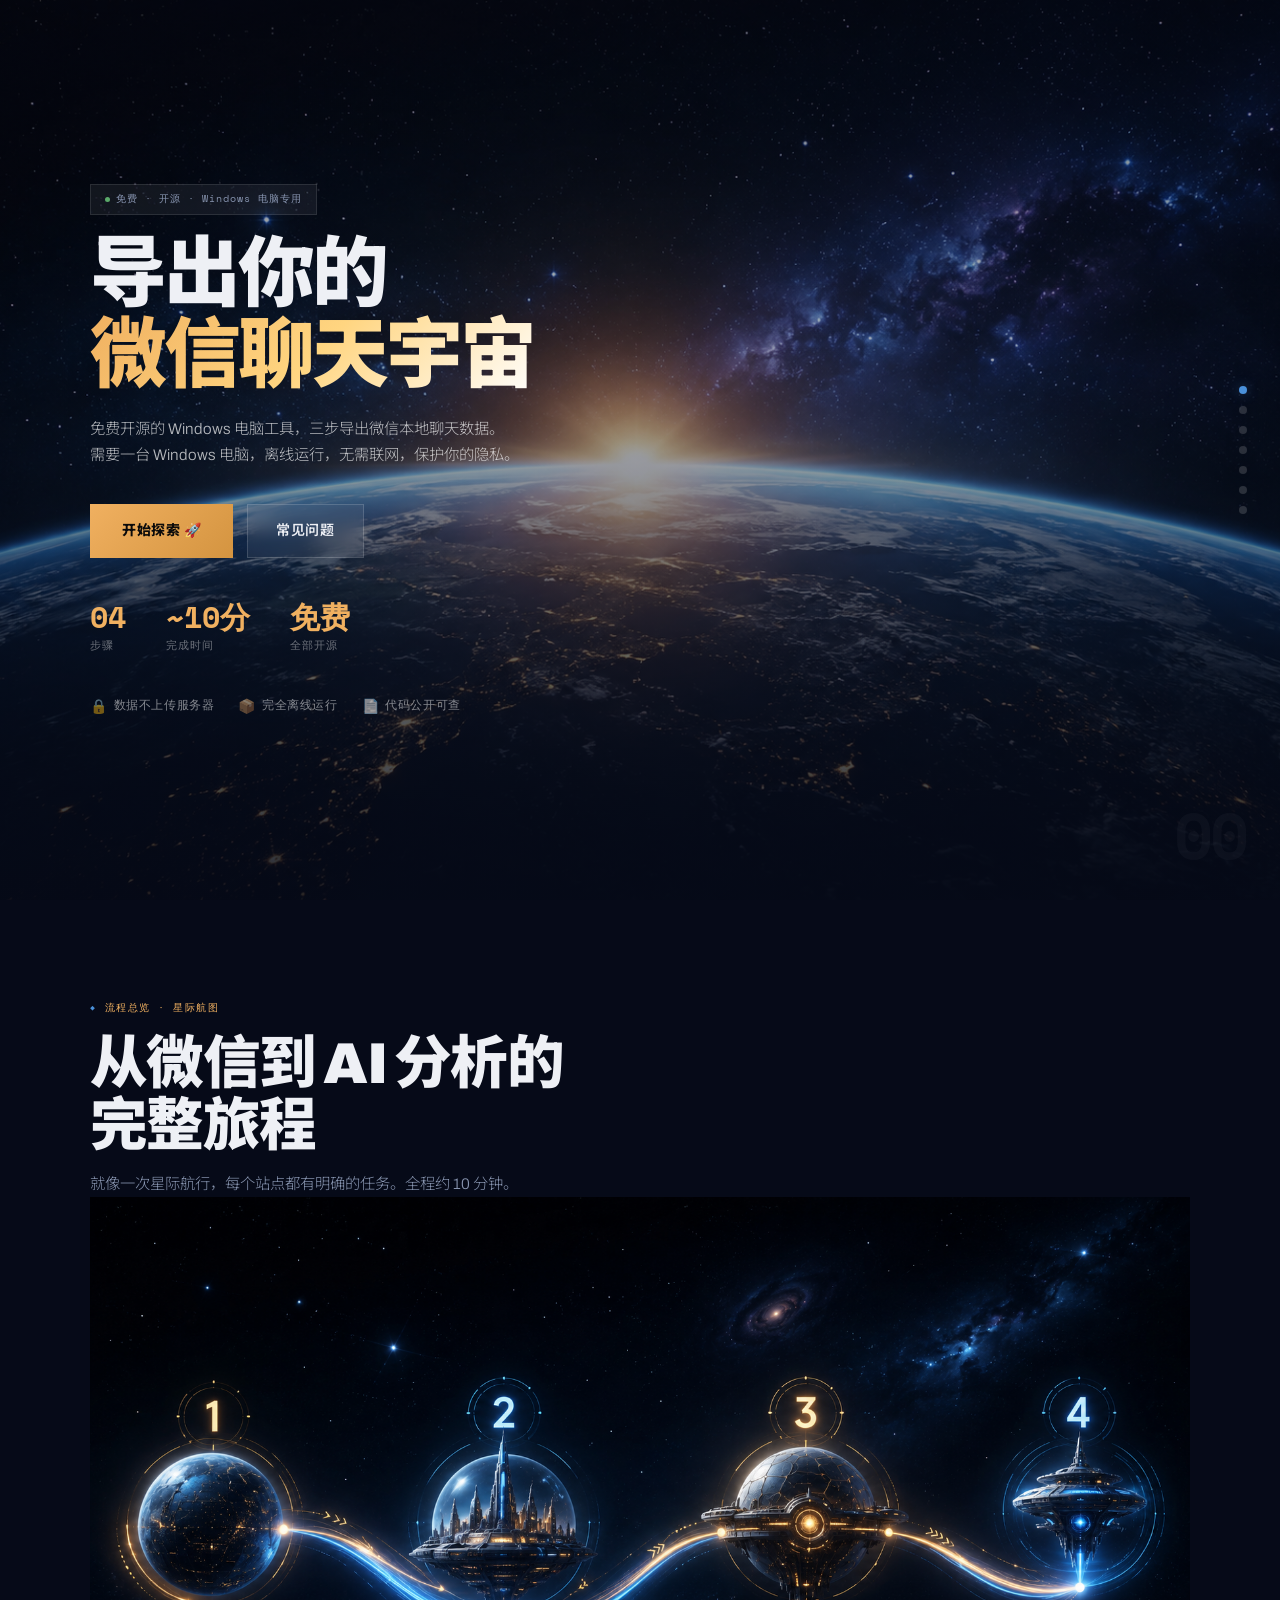
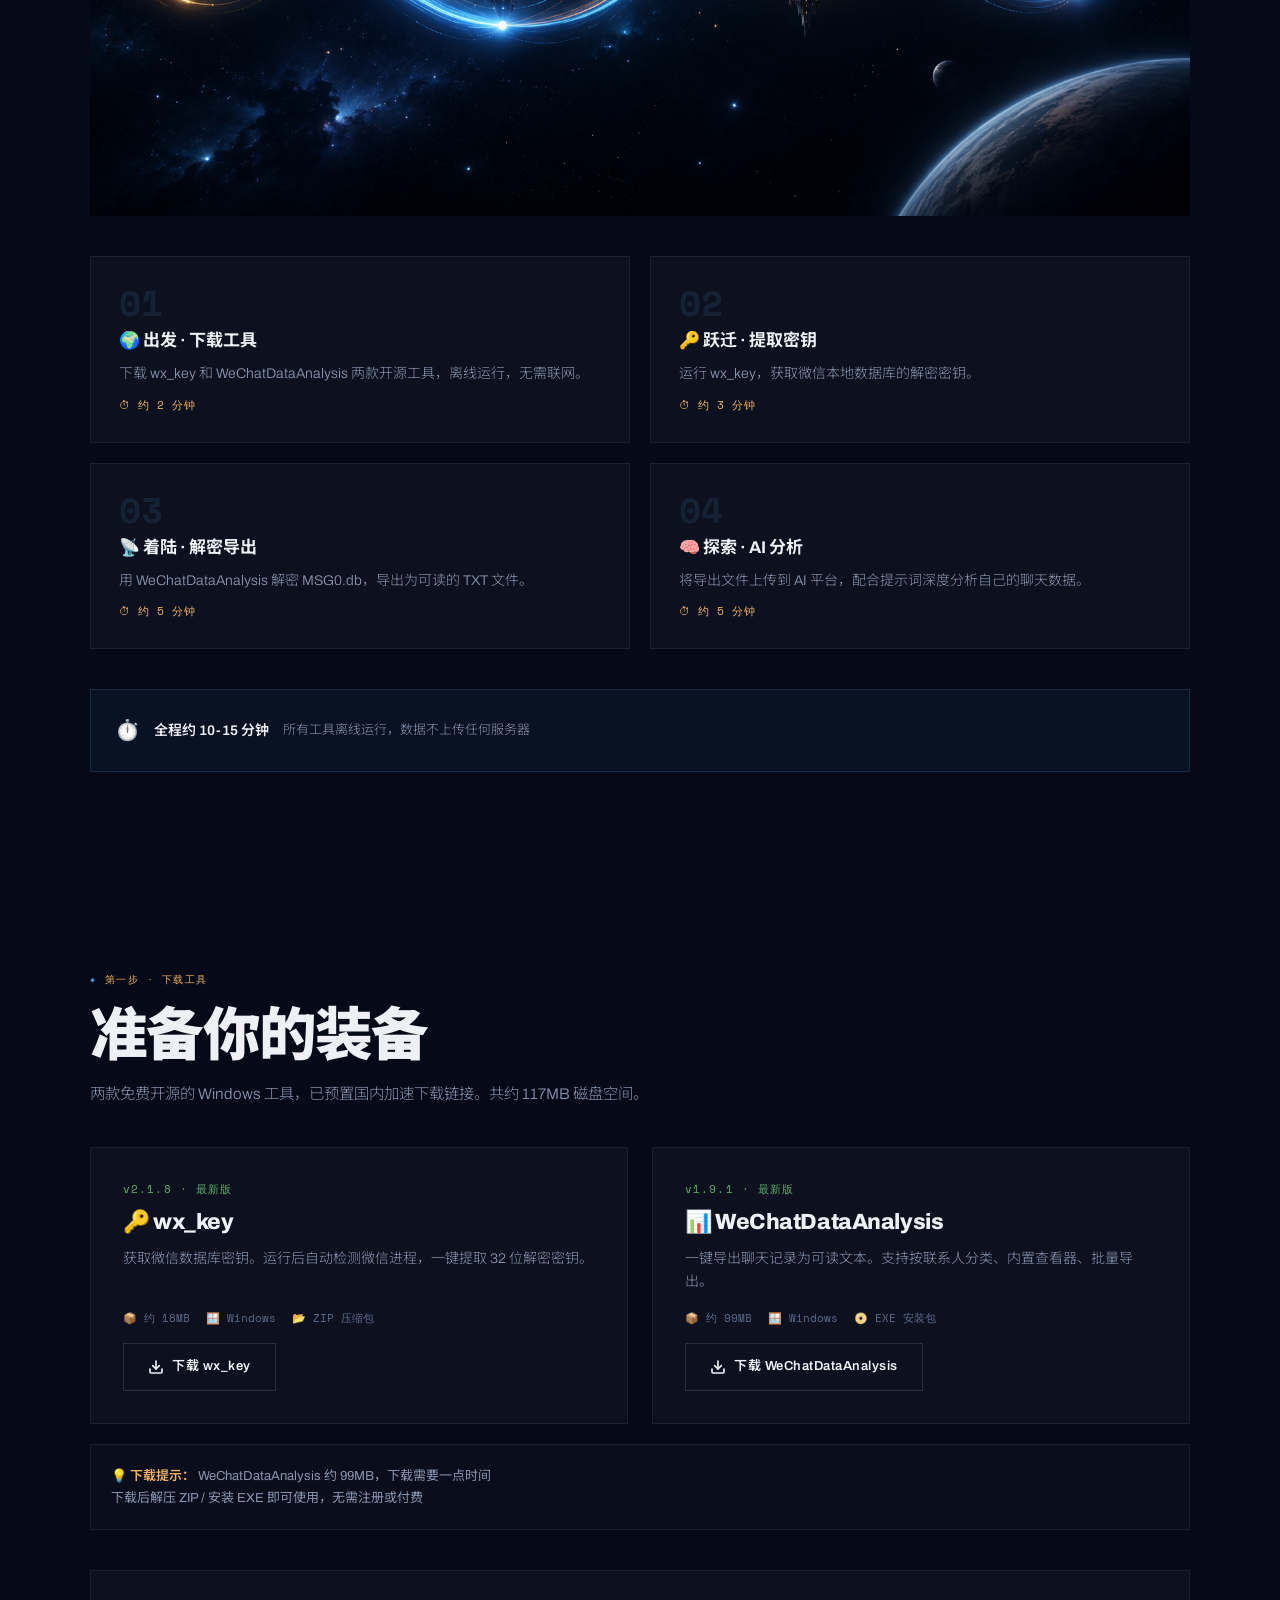
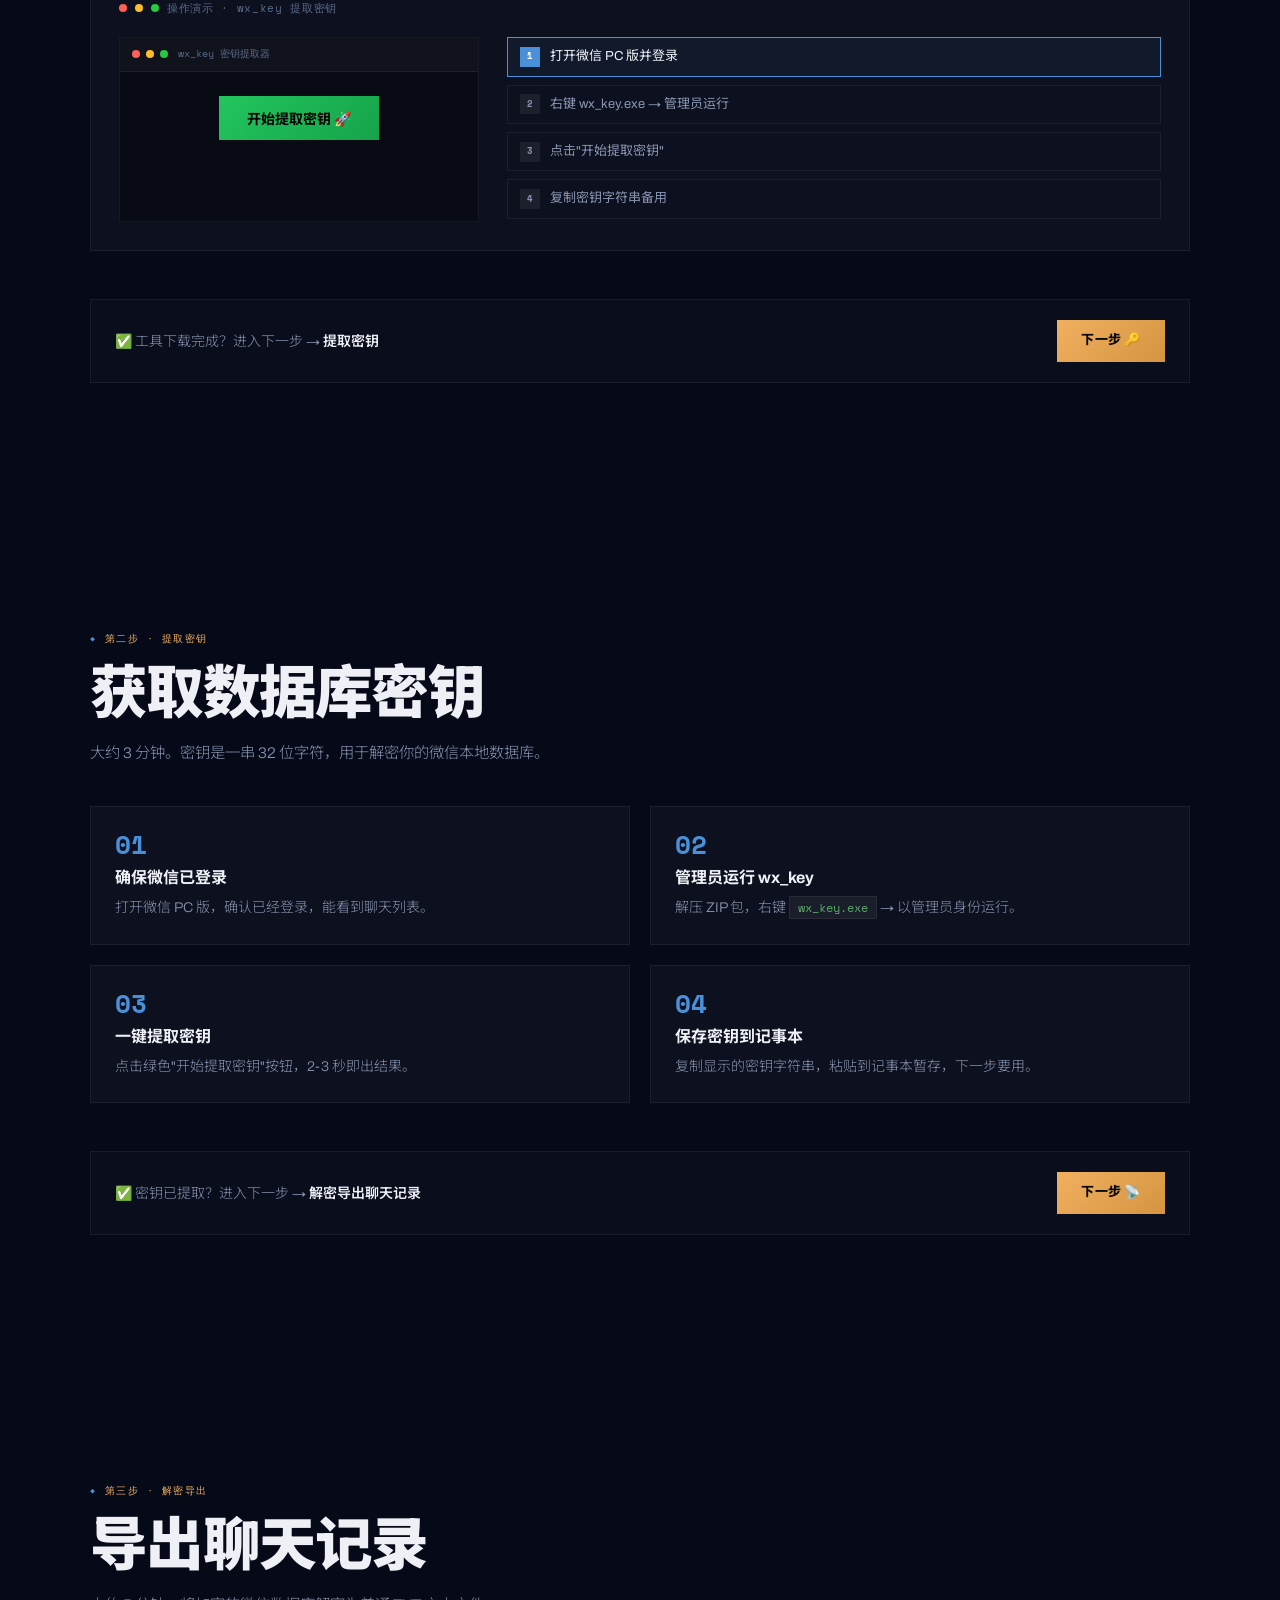
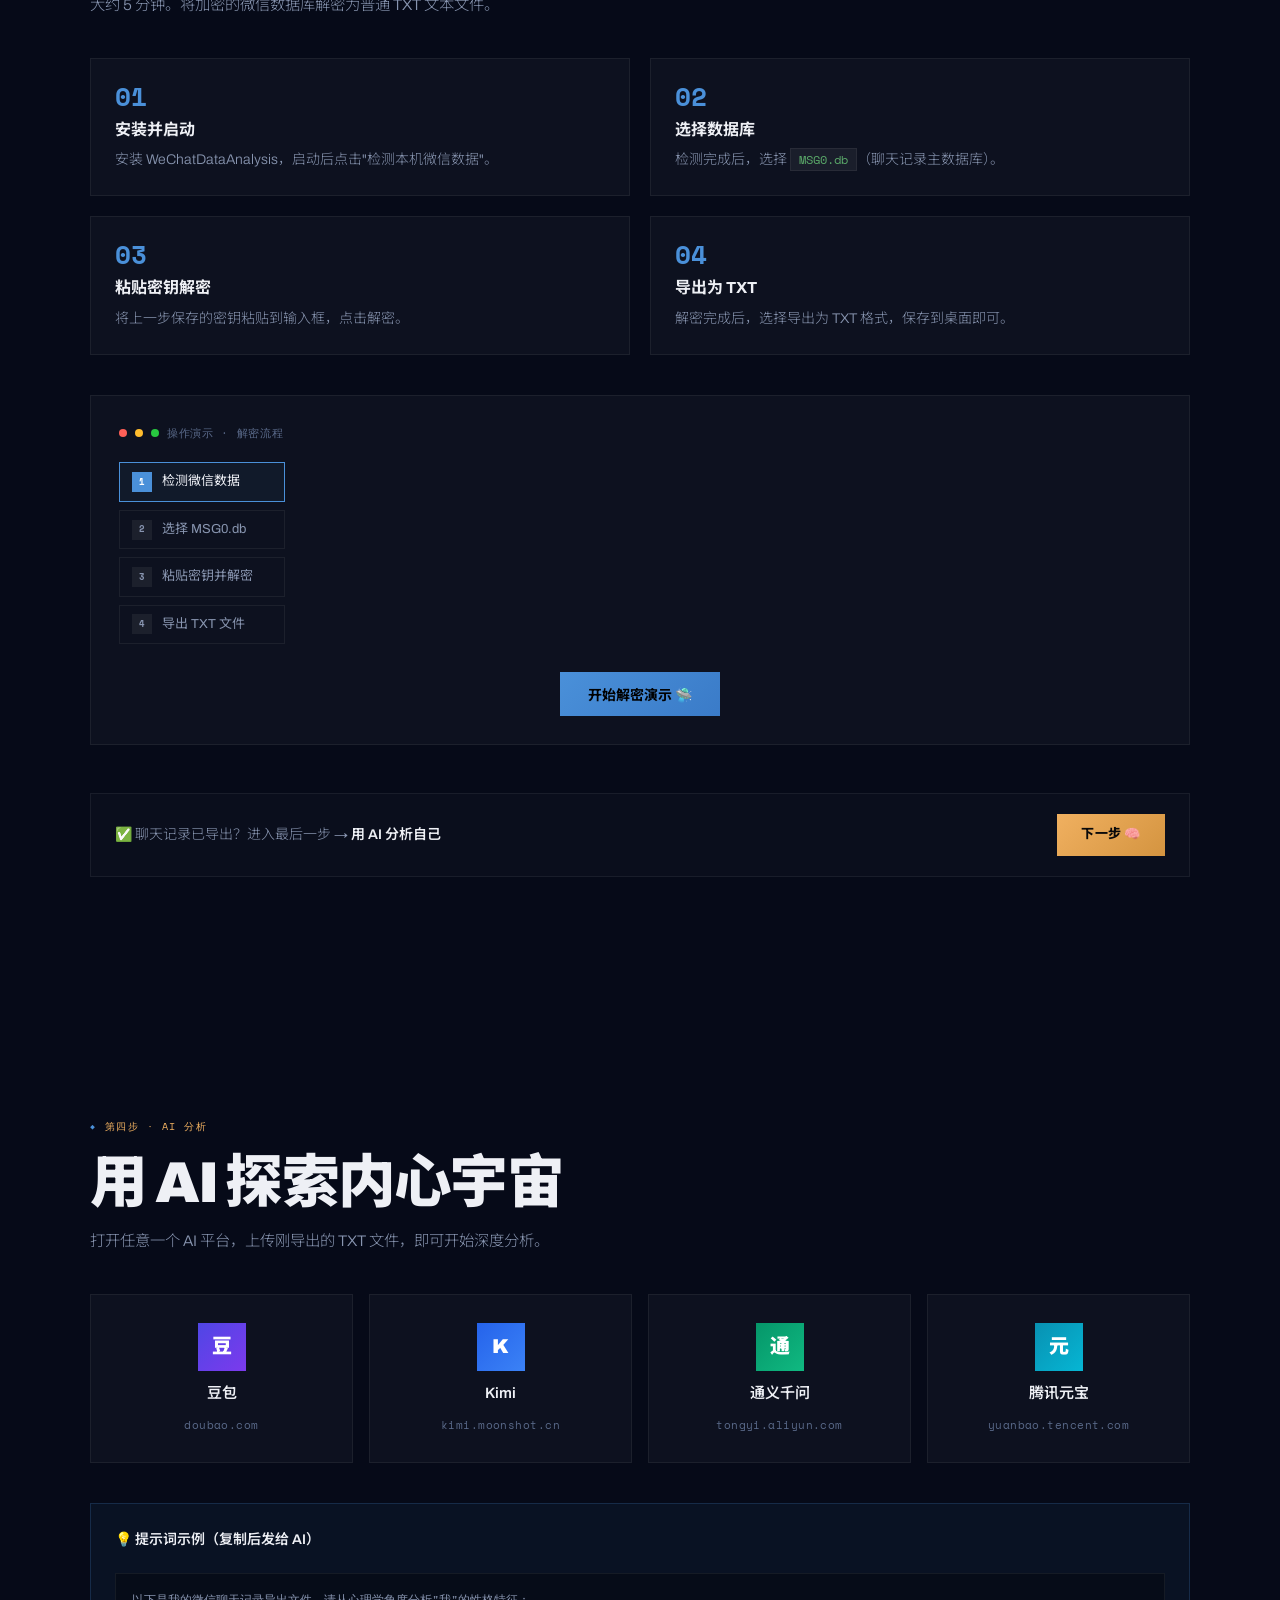
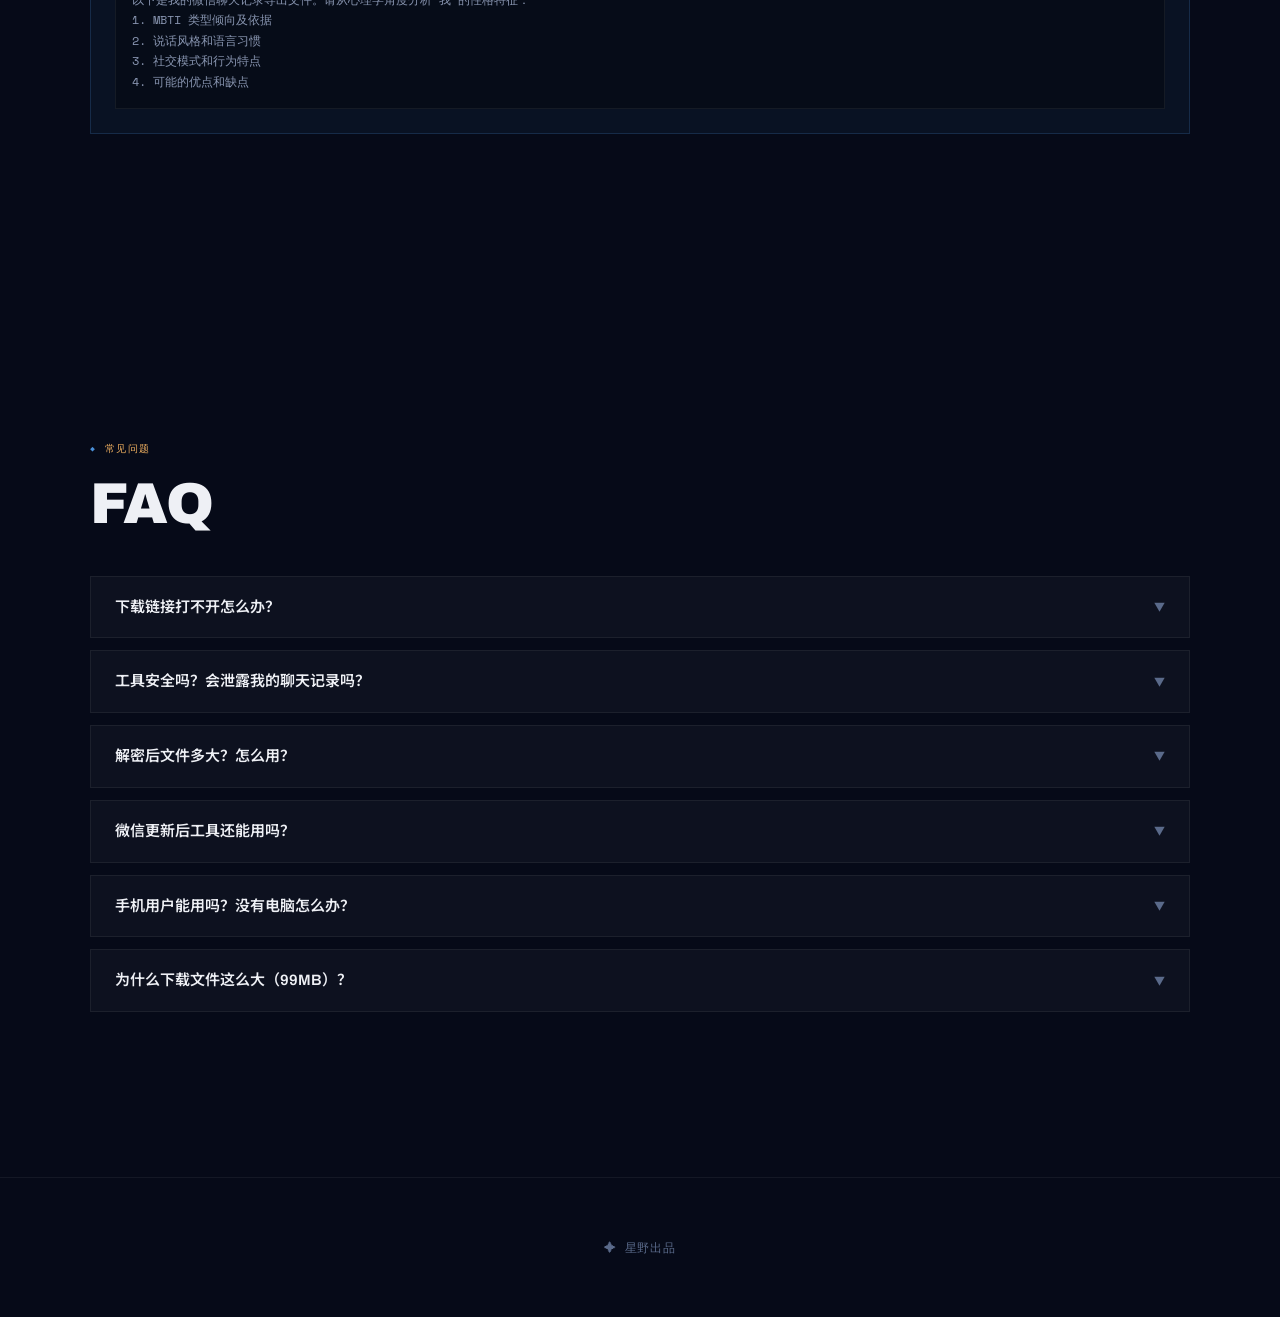
==== commit 8a403f93: "fix: clarify Windows-only requirement, add mobile FAQ" ====
--- a/docs/index.html
+++ b/docs/index.html
@@ -708,15 +708,15 @@
     <div class="hero-inner">
       <div class="hero-badge">
         <span class="hero-badge-dot"></span>
-        免费 · 开源 · 离线
+        免费 · 开源 · Windows 电脑专用
       </div>
       <h1 class="hero-title">
         导出你的<br>
         <span class="gradient">微信聊天宇宙</span>
       </h1>
       <p class="hero-sub">
-        免费开源工具，三步导出微信本地聊天数据。<br>
-        离线运行，无需联网，保护你的隐私。
+        免费开源的 Windows 电脑工具，三步导出微信本地聊天数据。<br>
+        需要一台 Windows 电脑，离线运行，无需联网，保护你的隐私。
       </p>
       <div class="hero-actions">
         <a href="#flow" class="btn-primary">
@@ -789,7 +789,7 @@
   <div class="section-inner">
     <div class="kicker">第一步 · 下载工具</div>
     <h2 class="section-title">准备你的装备</h2>
-    <p class="section-sub">两款免费开源工具，已预置国内加速下载链接。共约 117MB 磁盘空间。</p>
+    <p class="section-sub">两款免费开源的 Windows 工具，已预置国内加速下载链接。共约 117MB 磁盘空间。</p>
 
     <div class="tool-grid">
       <a href="https://ghfast.top/https://github.com/ycccccccy/wx_key/releases/download/v2.1.8/wx_key-windows-v2.1.8.zip" class="tool-card" target="_blank" rel="noopener">
@@ -1057,6 +1057,17 @@
       </div>
       <div class="faq-item">
         <div class="faq-q" onclick="toggleFaq(this.parentElement)">
+          <span>手机用户能用吗？没有电脑怎么办？</span>
+          <span class="faq-icon">▼</span>
+        </div>
+        <div class="faq-a">
+          <strong>这套工具需要 Windows 电脑才能操作。</strong><br>
+          因为需要运行微信 PC 版 + 两个本地工具来提取密钥和解密数据库。<br>
+          如果你只有手机没有电脑，目前还没有通用的方案能直接导出手机微信聊天记录。建议先收藏这个页面，以后借台 Windows 电脑再操作。
+        </div>
+      </div>
+      <div class="faq-item">
+        <div class="faq-q" onclick="toggleFaq(this.parentElement)">
           <span>为什么下载文件这么大（99MB）？</span>
           <span class="faq-icon">▼</span>
         </div>
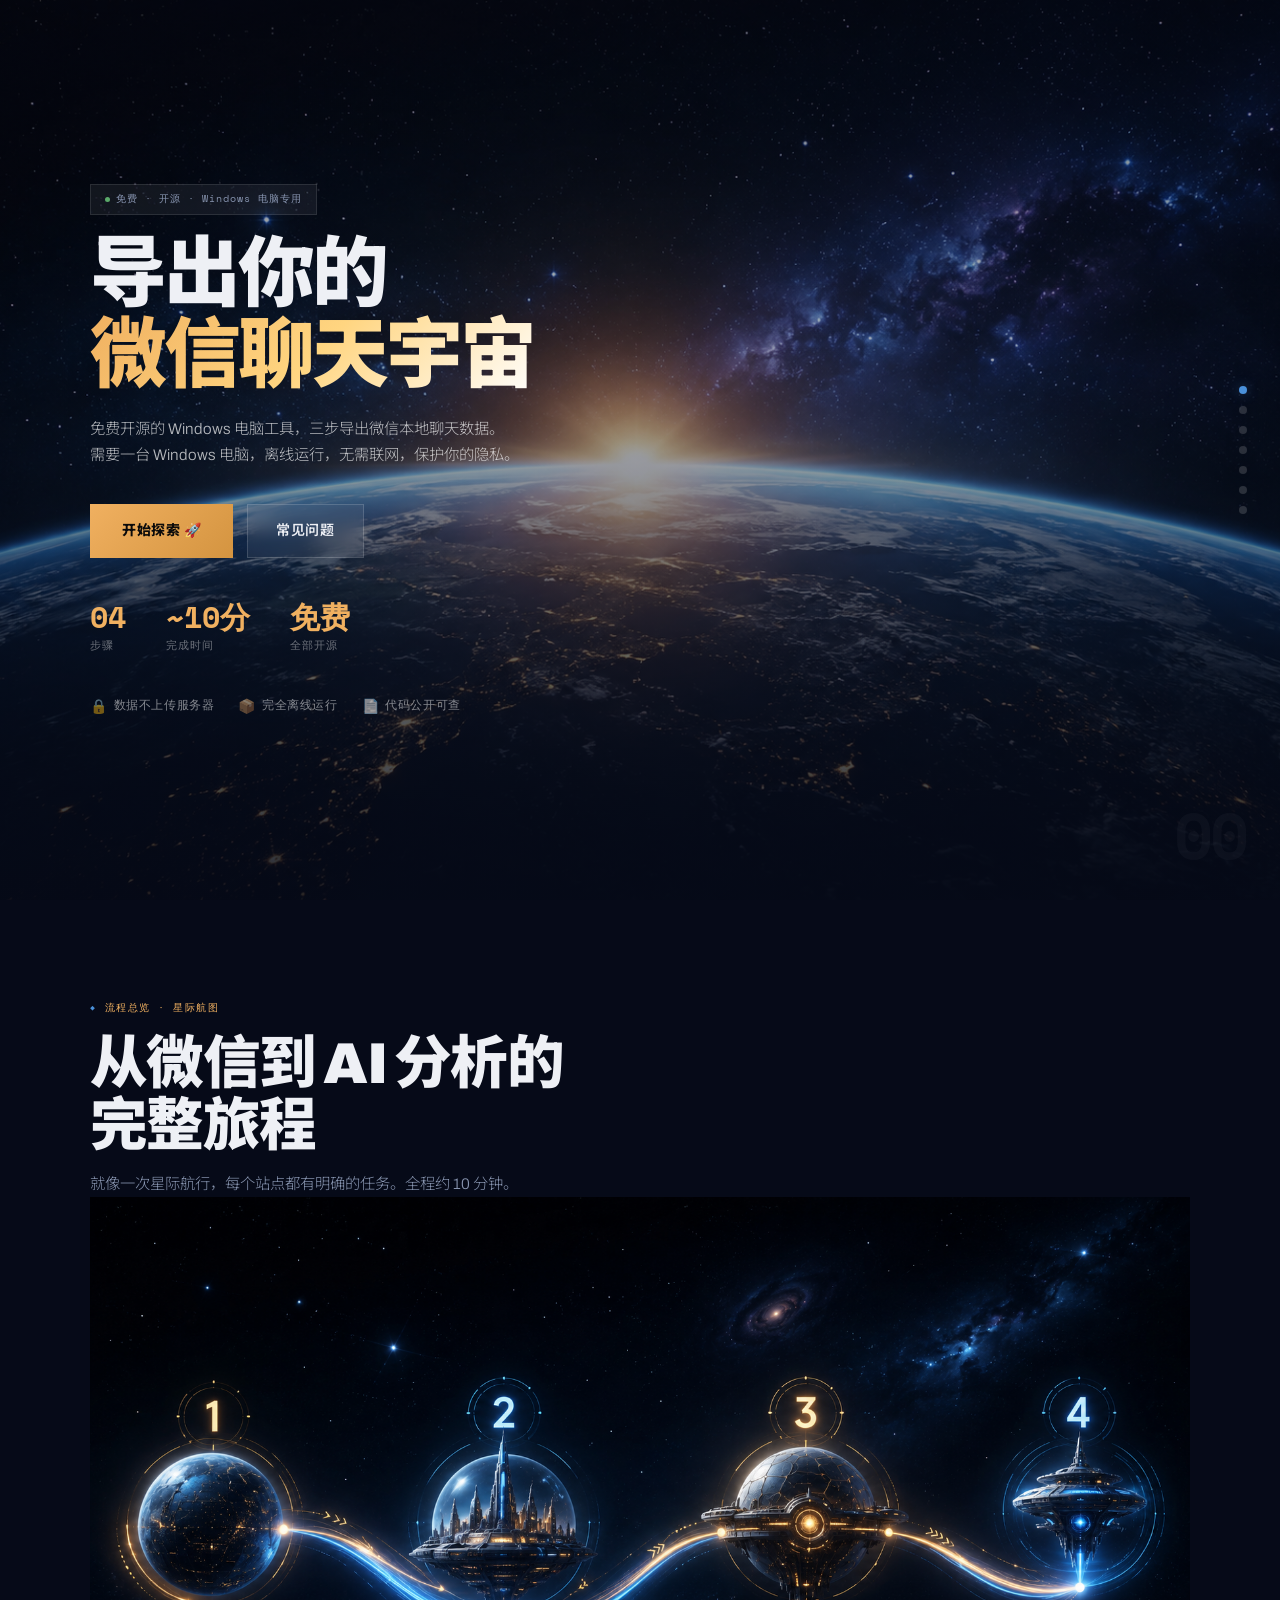
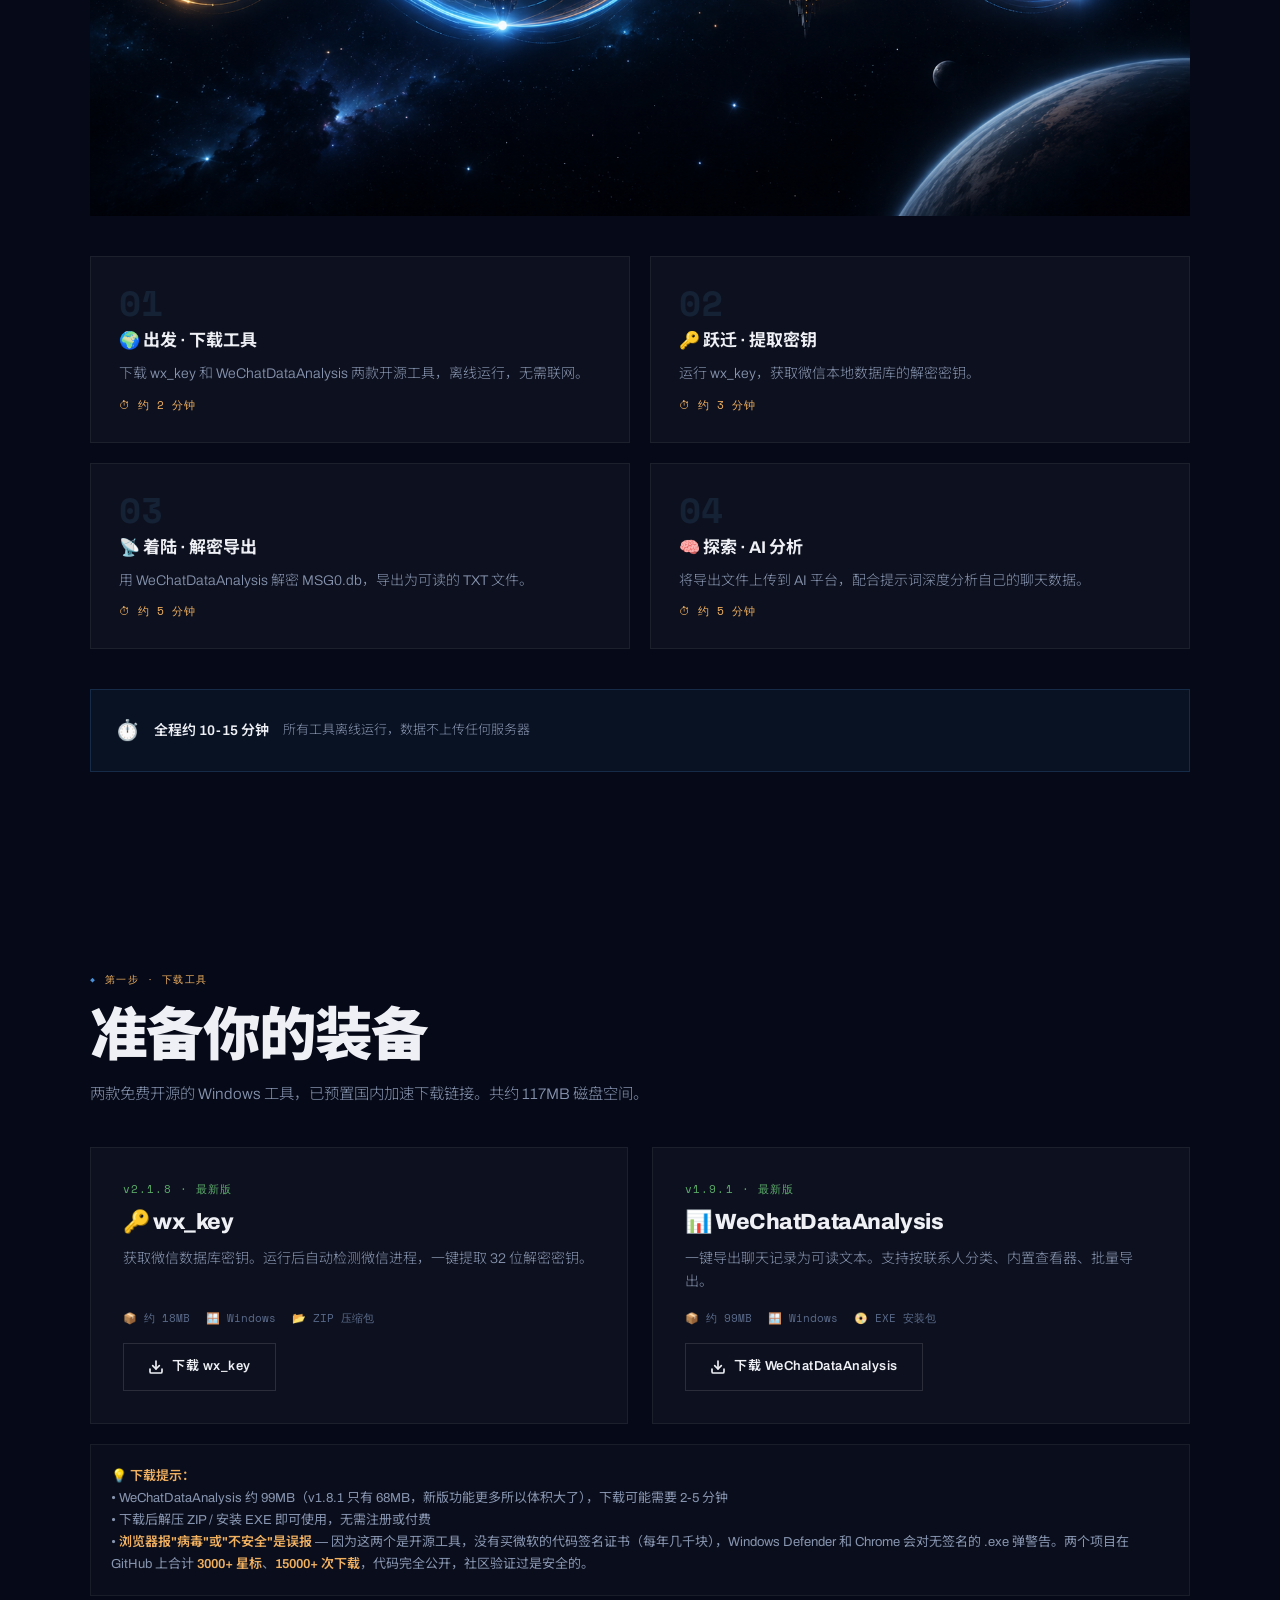
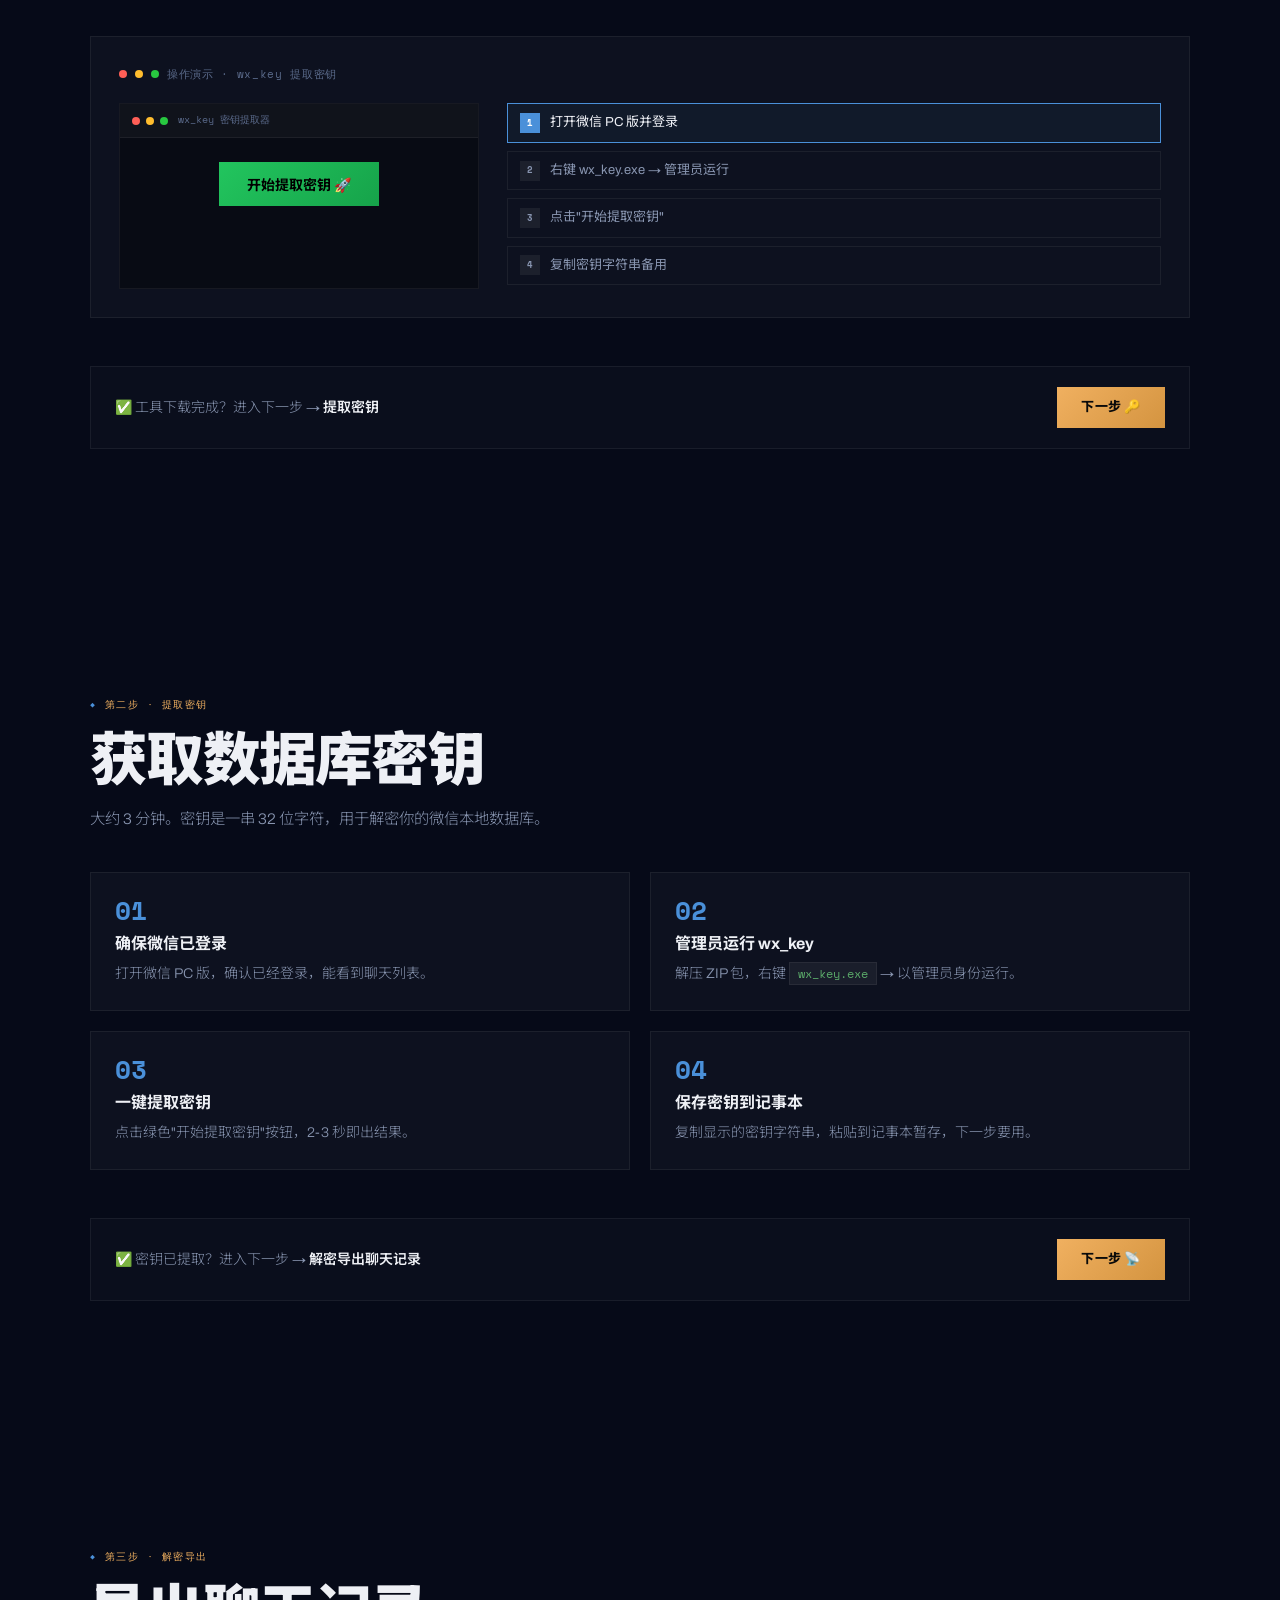
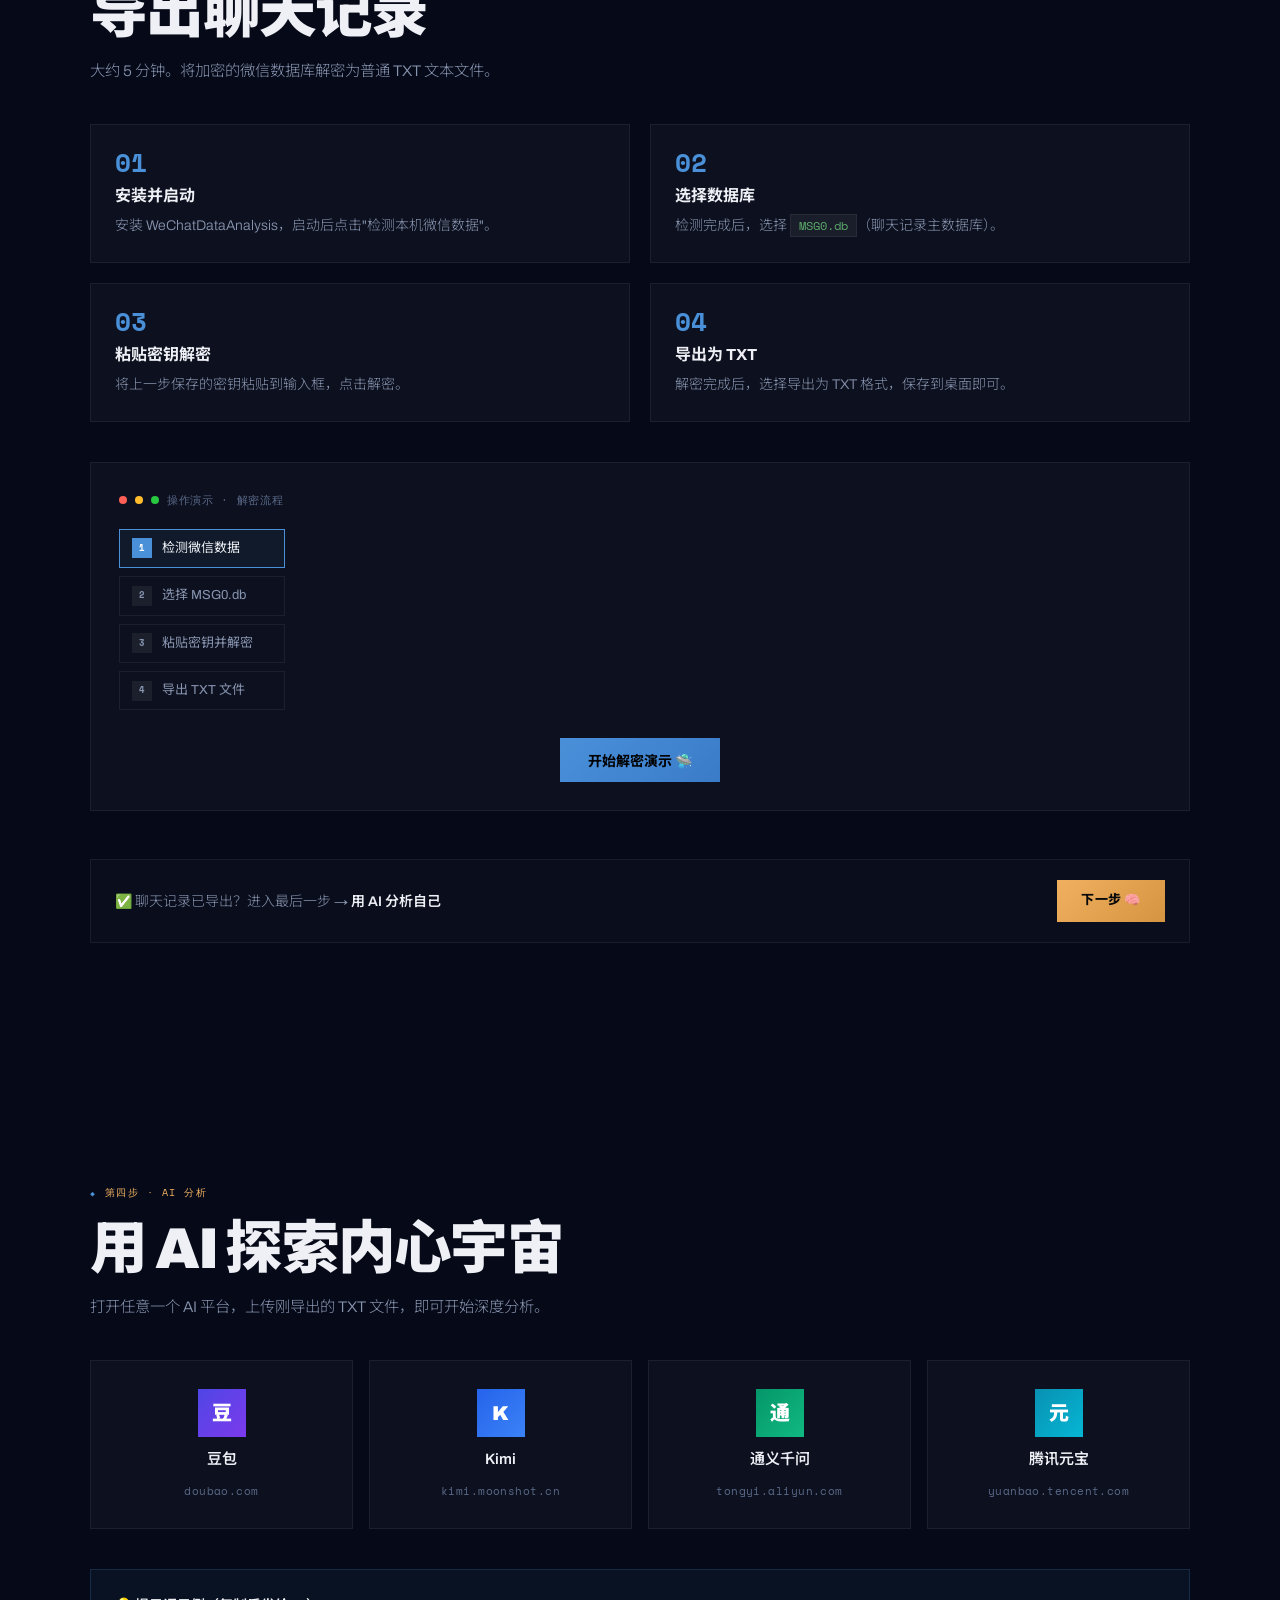
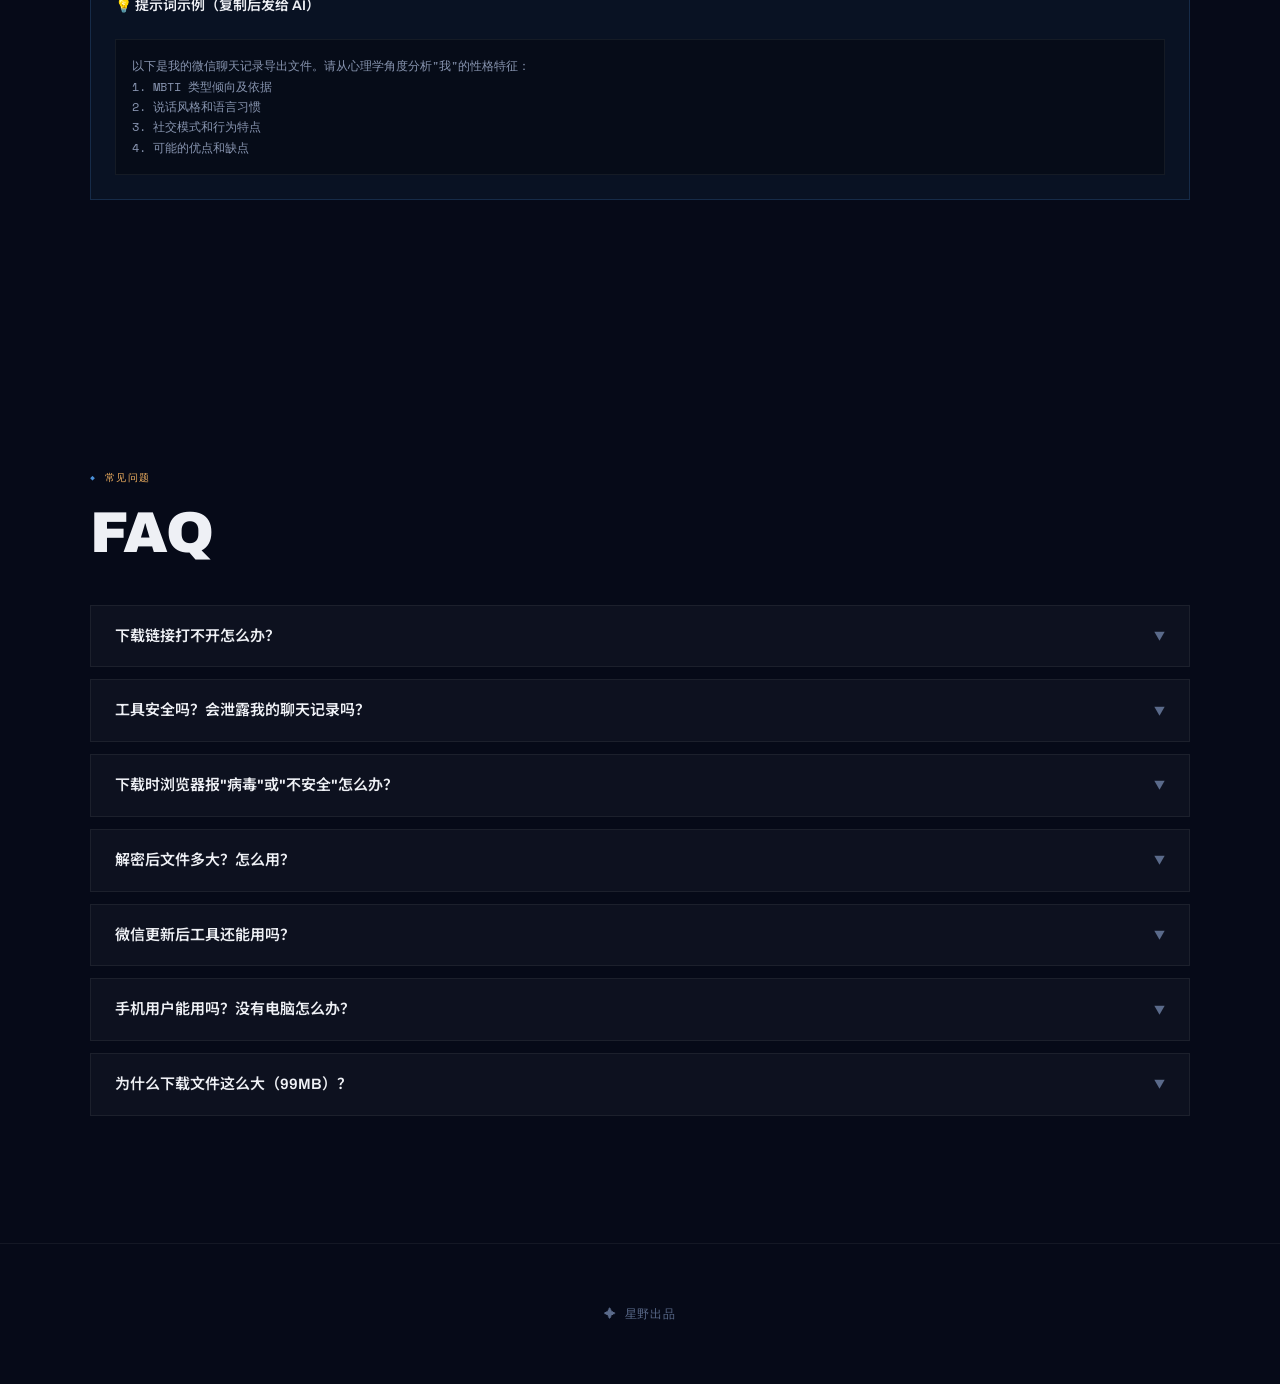
==== commit dfcb41c3: "fix: add virus false-positive explanation + download tips + FAQ entry" ====
--- a/docs/index.html
+++ b/docs/index.html
@@ -831,9 +831,10 @@
     </div>
 
     <div class="download-tips">
-      <strong>💡 下载提示：</strong>
-      WeChatDataAnalysis 约 99MB，下载需要一点时间<br>
-      下载后解压 ZIP / 安装 EXE 即可使用，无需注册或付费
+      <strong>💡 下载提示：</strong><br>
+      • WeChatDataAnalysis 约 99MB（v1.8.1 只有 68MB，新版功能更多所以体积大了），下载可能需要 2-5 分钟<br>
+      • 下载后解压 ZIP / 安装 EXE 即可使用，无需注册或付费<br>
+      • <strong>浏览器报"病毒"或"不安全"是误报</strong> — 因为这两个是开源工具，没有买微软的代码签名证书（每年几千块），Windows Defender 和 Chrome 会对无签名的 .exe 弹警告。两个项目在 GitHub 上合计 <strong>3000+ 星标</strong>、<strong>15000+ 次下载</strong>，代码完全公开，社区验证过是安全的。
     </div>
 
     <div class="demo-box">
@@ -1039,6 +1040,20 @@
       </div>
       <div class="faq-item">
         <div class="faq-q" onclick="toggleFaq(this.parentElement)">
+          <span>下载时浏览器报"病毒"或"不安全"怎么办？</span>
+          <span class="faq-icon">▼</span>
+        </div>
+        <div class="faq-a">
+          <strong>这是误报，不是真病毒。</strong><br>
+          原因是这两个工具是个人开发者做的开源项目，没有买微软的代码签名证书（每年几千块）。Windows Defender、Chrome、Edge 会对"未签名"的 .exe 弹警告，但这不是检测到病毒，只是"发布者未知"。<br><br>
+          验证安全的方法：<br>
+          1. 两个项目在 GitHub 上代码完全公开，可以自己查看<br>
+          2. wx_key 累计 <strong>15000+</strong> 次下载，零安全投诉<br>
+          3. 如果还是不放心，下载后用 VirusTotal 在线扫描验证
+        </div>
+      </div>
+      <div class="faq-item">
+        <div class="faq-q" onclick="toggleFaq(this.parentElement)">
           <span>解密后文件多大？怎么用？</span>
           <span class="faq-icon">▼</span>
         </div>
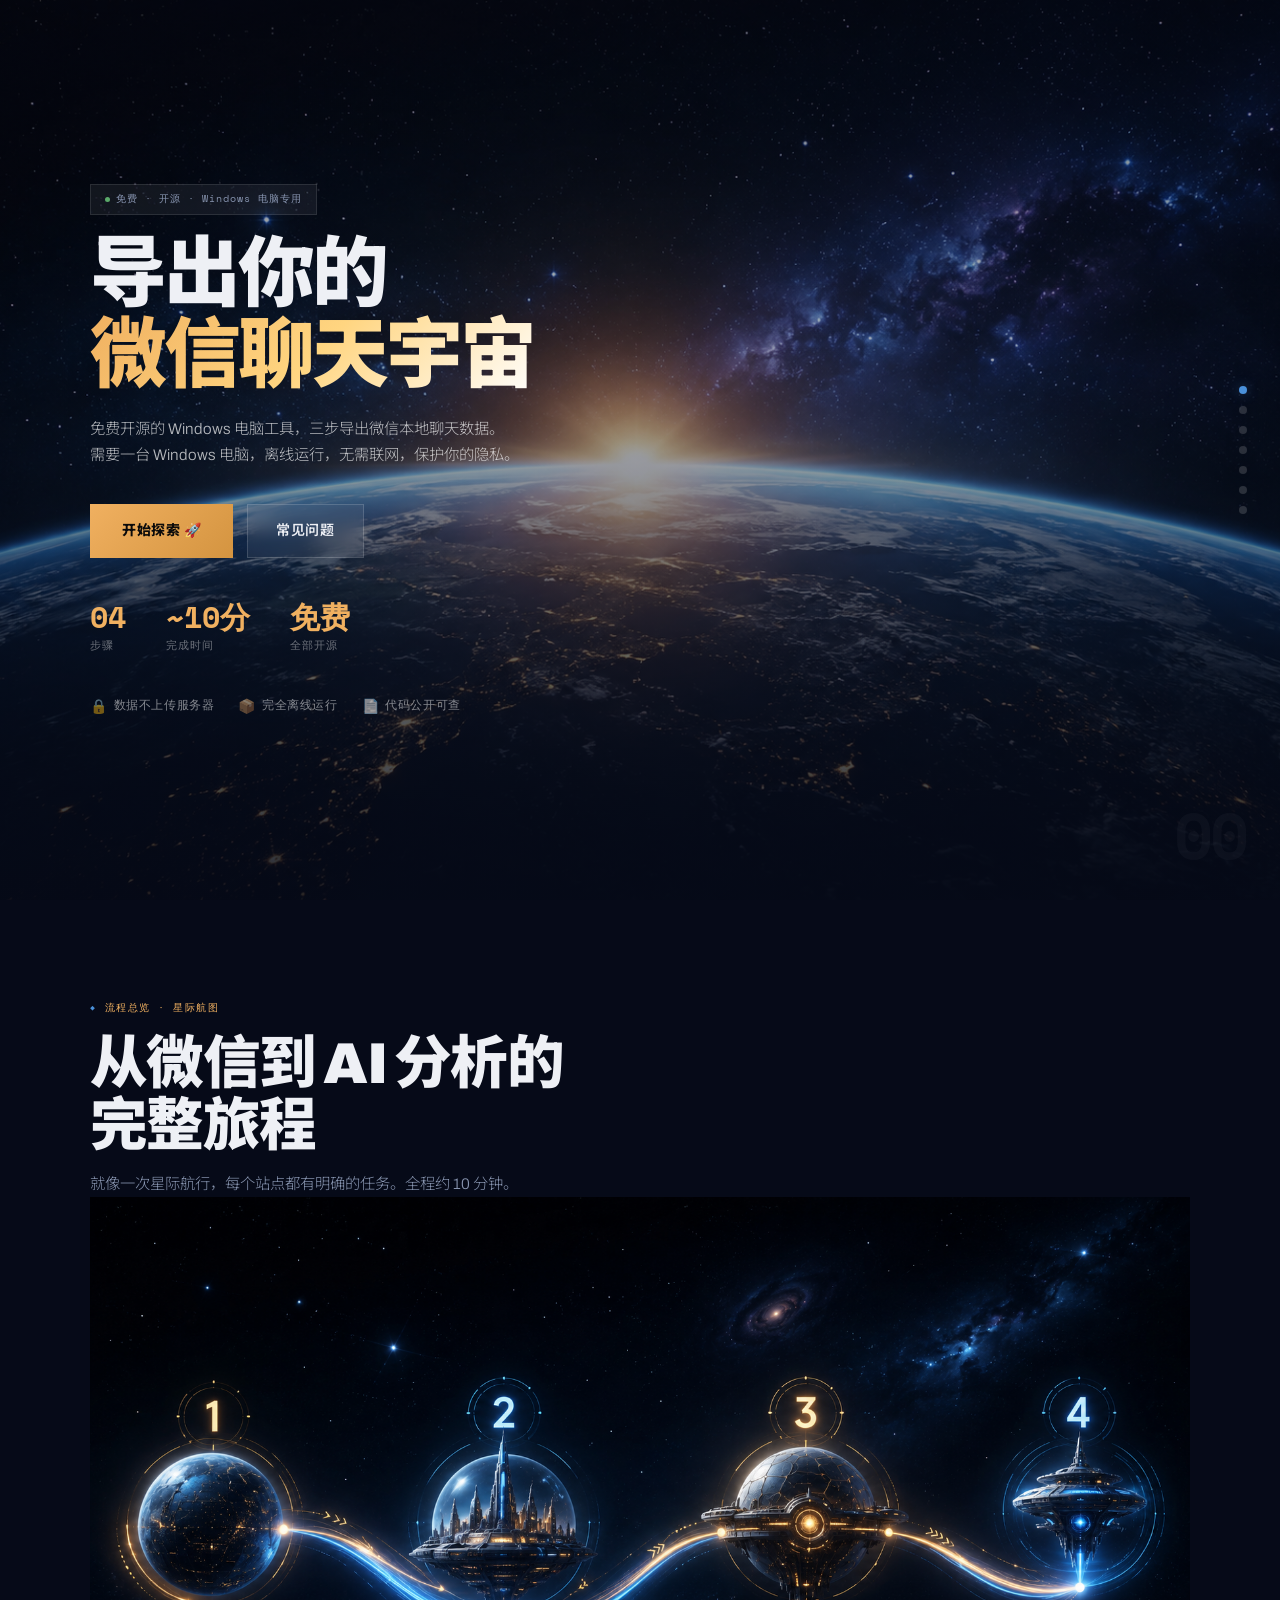
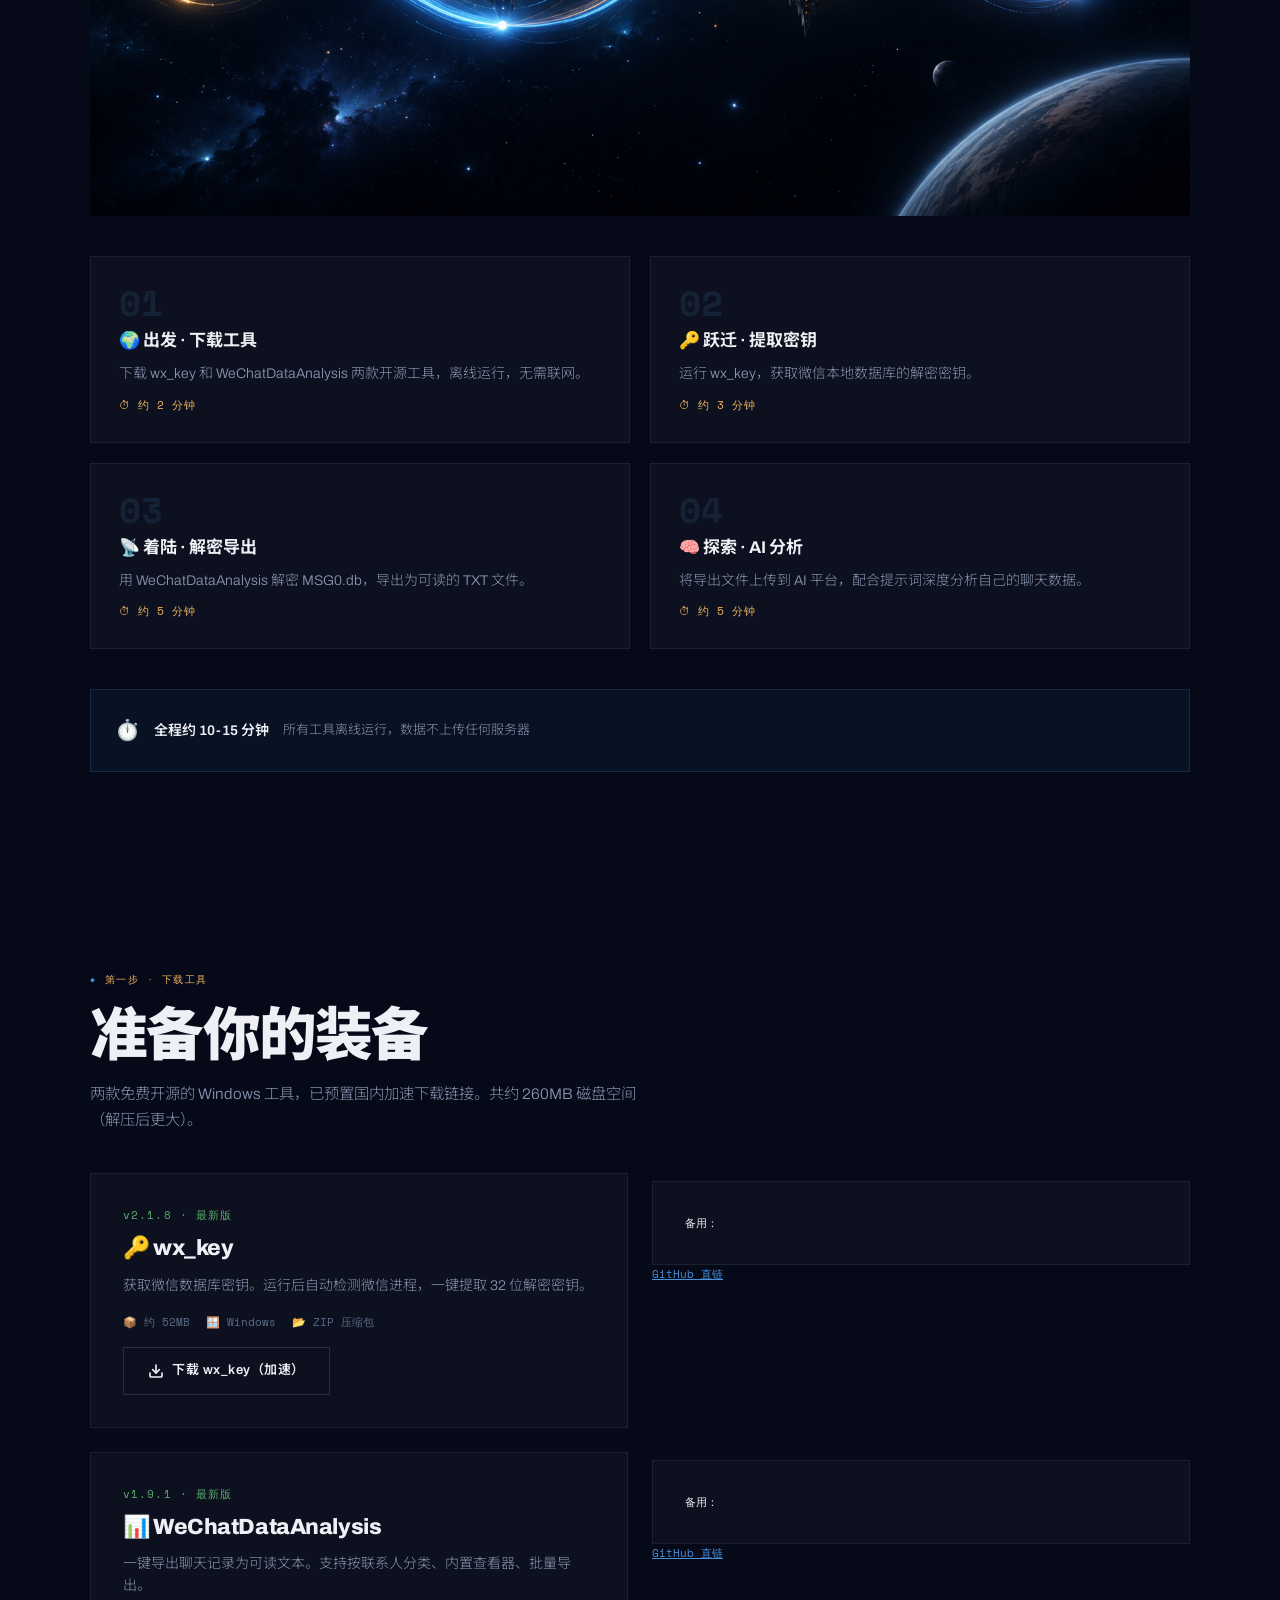
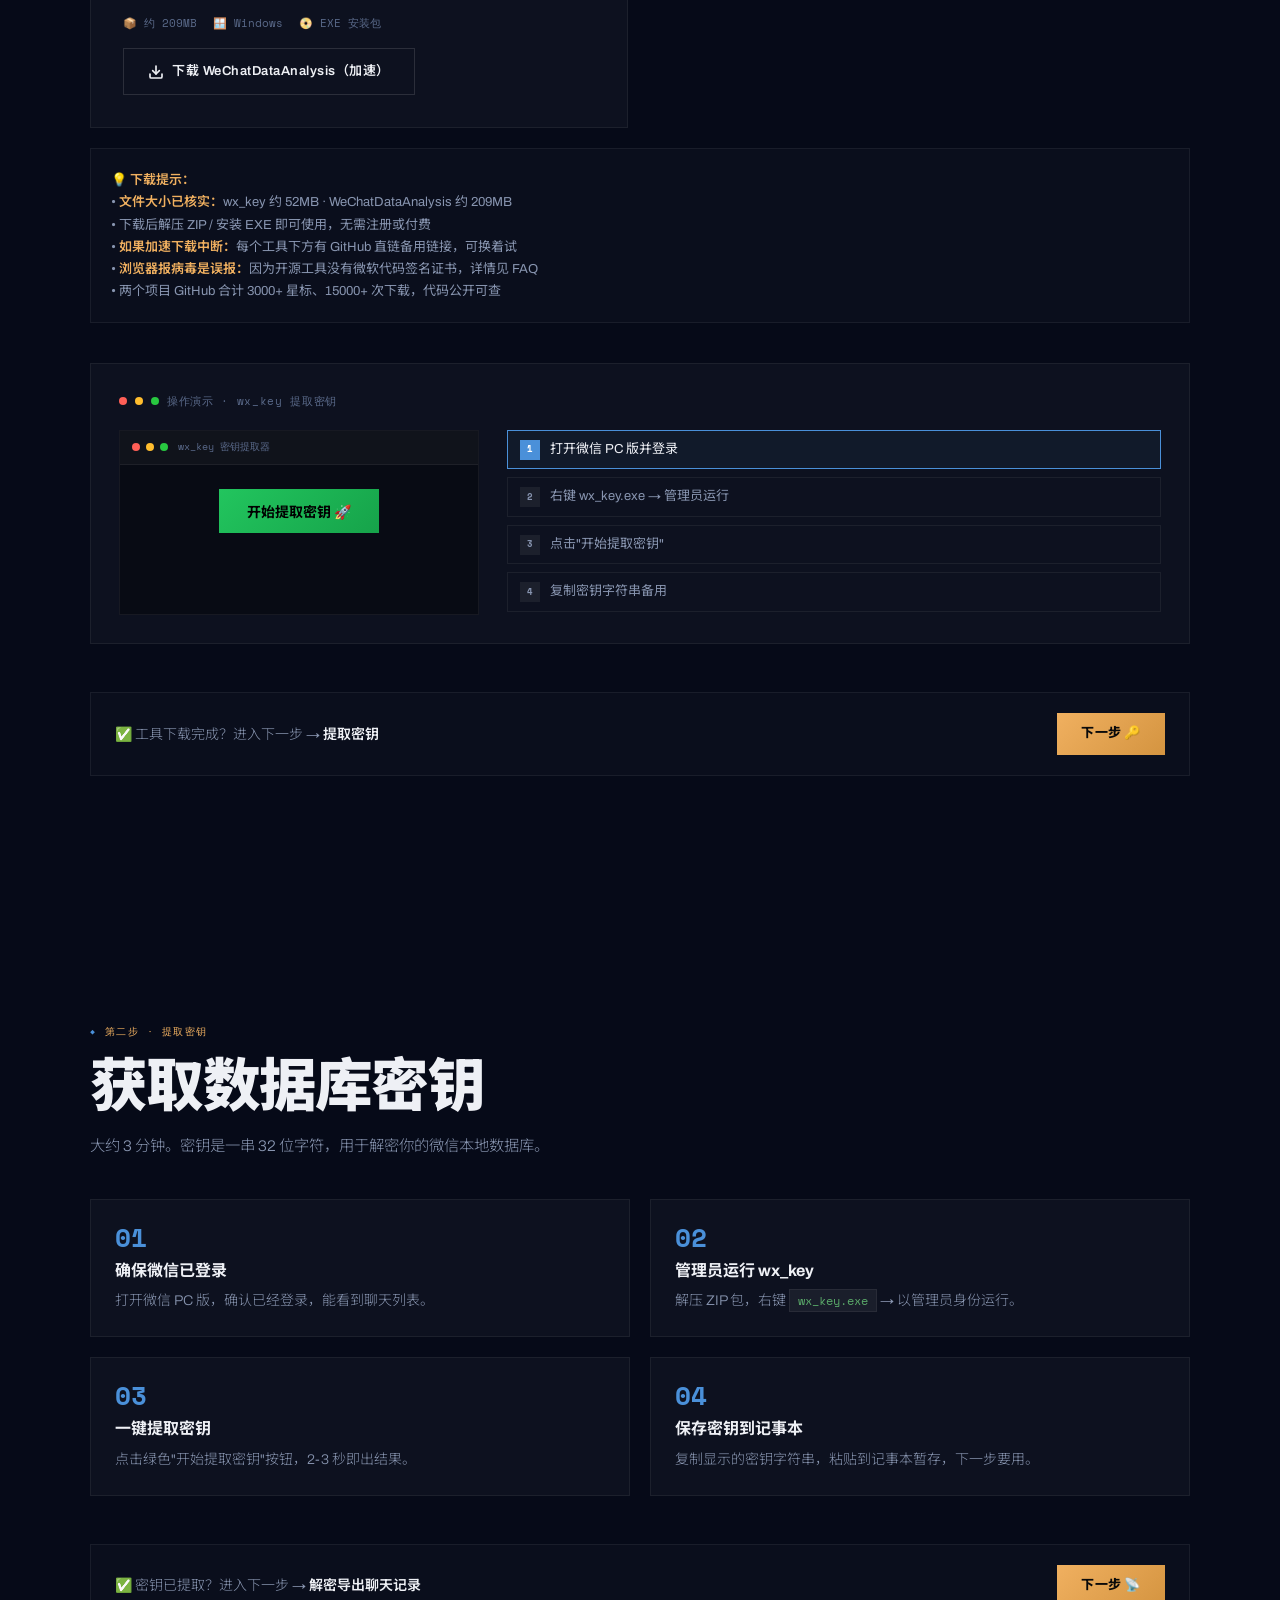
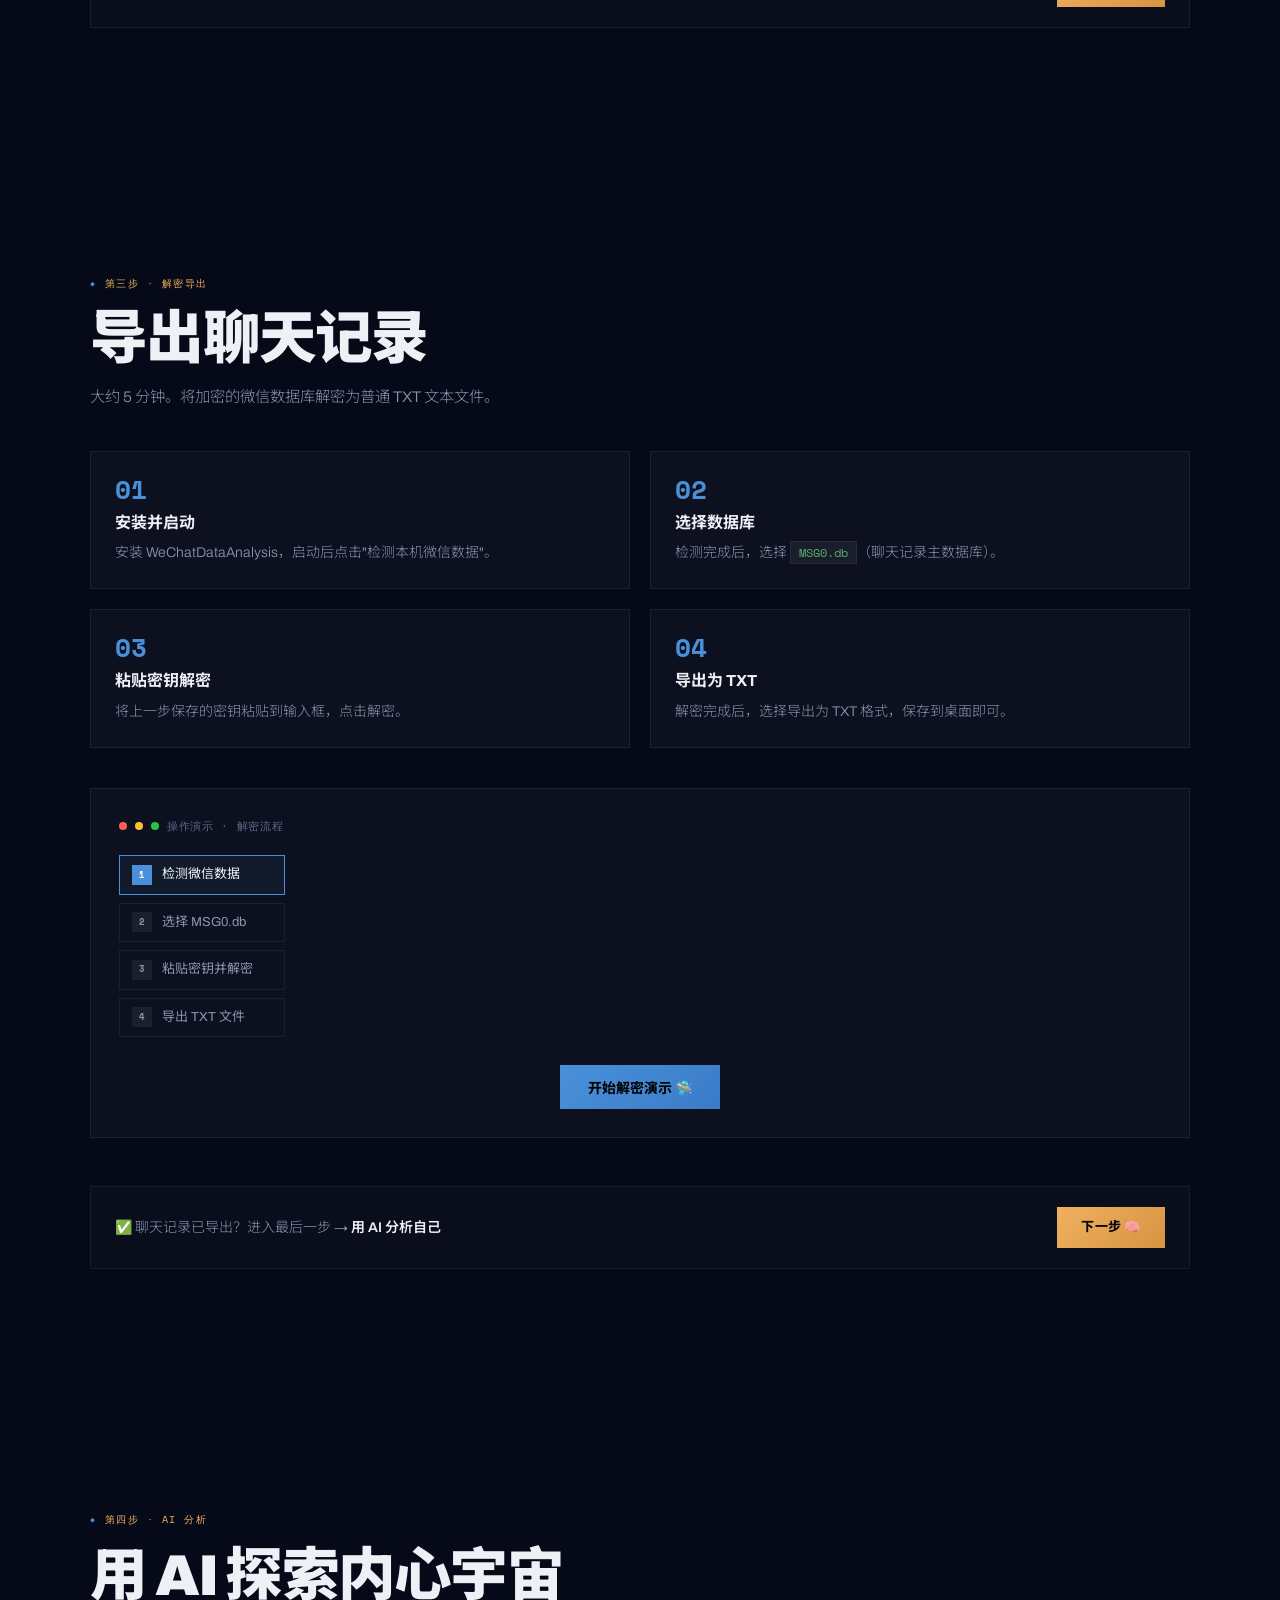
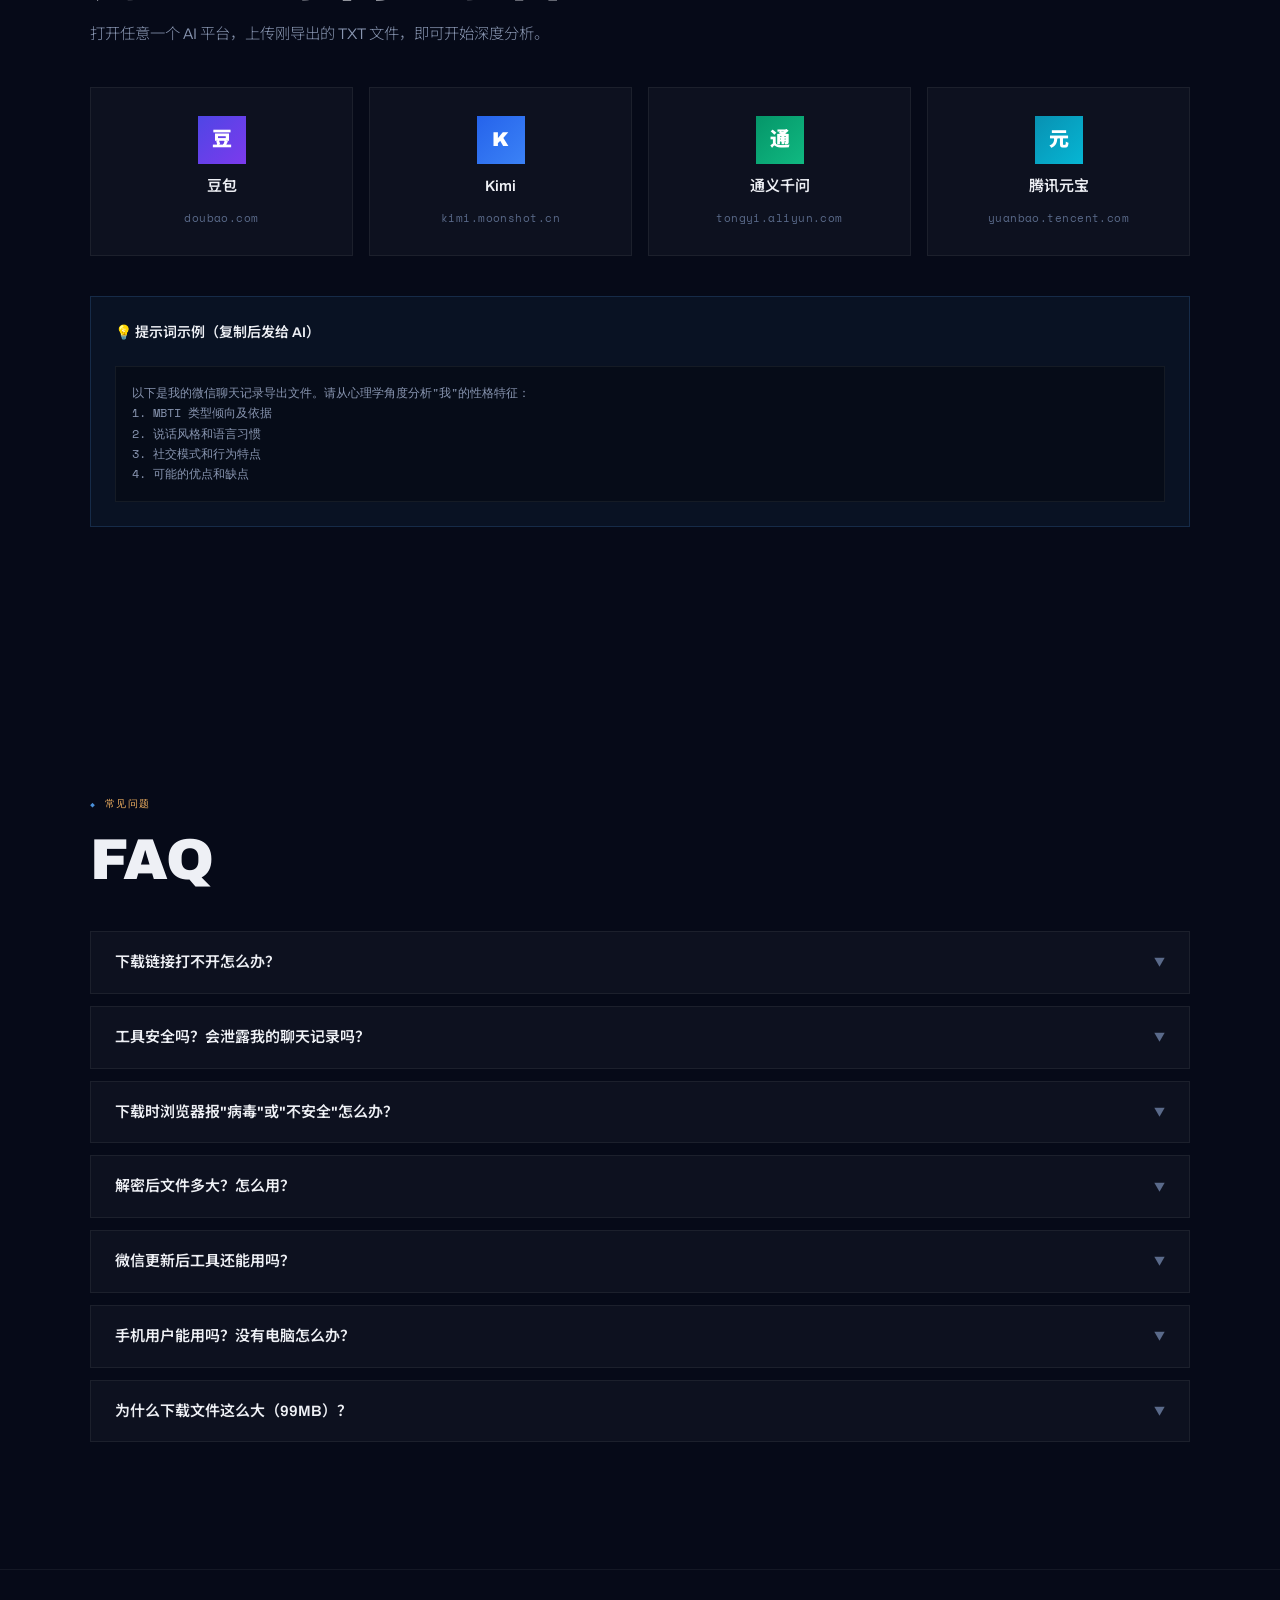
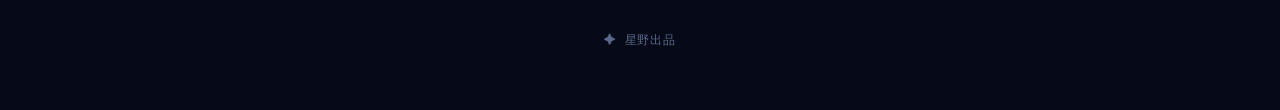
==== commit 47c9b148: "fix: correct file sizes (52MB/209MB), add backup GitHub direct links, fix download interruption tips" ====
--- a/docs/index.html
+++ b/docs/index.html
@@ -789,7 +789,7 @@
   <div class="section-inner">
     <div class="kicker">第一步 · 下载工具</div>
     <h2 class="section-title">准备你的装备</h2>
-    <p class="section-sub">两款免费开源的 Windows 工具，已预置国内加速下载链接。共约 117MB 磁盘空间。</p>
+    <p class="section-sub">两款免费开源的 Windows 工具，已预置国内加速下载链接。共约 260MB 磁盘空间（解压后更大）。</p>
 
     <div class="tool-grid">
       <a href="https://ghfast.top/https://github.com/ycccccccy/wx_key/releases/download/v2.1.8/wx_key-windows-v2.1.8.zip" class="tool-card" target="_blank" rel="noopener">
@@ -797,7 +797,7 @@
         <div class="tool-name">🔑 wx_key</div>
         <div class="tool-desc">获取微信数据库密钥。运行后自动检测微信进程，一键提取 32 位解密密钥。</div>
         <div class="tool-meta">
-          <span class="tool-meta-item">📦 约 18MB</span>
+          <span class="tool-meta-item">📦 约 52MB</span>
           <span class="tool-meta-item">🪟 Windows</span>
           <span class="tool-meta-item">📂 ZIP 压缩包</span>
         </div>
@@ -807,7 +807,10 @@
             <polyline points="7 10 12 15 17 10"/>
             <line x1="12" y1="15" x2="12" y2="3"/>
           </svg>
-          下载 wx_key
+          下载 wx_key（加速）
+        </div>
+        <div style="margin-top:8px;font-size:11px;color:var(--text-muted);font-family:var(--font-mono);">
+          备用：<a href="https://github.com/ycccccccy/wx_key/releases/download/v2.1.8/wx_key-windows-v2.1.8.zip" target="_blank" rel="noopener" style="color:var(--earth-blue);">GitHub 直链</a>
         </div>
       </a>
       <a href="https://ghfast.top/https://github.com/LifeArchiveProject/WeChatDataAnalysis/releases/download/v1.9.1/WeChatDataAnalysis-1.9.1-Setup.exe" class="tool-card" target="_blank" rel="noopener">
@@ -815,7 +818,7 @@
         <div class="tool-name">📊 WeChatDataAnalysis</div>
         <div class="tool-desc">一键导出聊天记录为可读文本。支持按联系人分类、内置查看器、批量导出。</div>
         <div class="tool-meta">
-          <span class="tool-meta-item">📦 约 99MB</span>
+          <span class="tool-meta-item">📦 约 209MB</span>
           <span class="tool-meta-item">🪟 Windows</span>
           <span class="tool-meta-item">📀 EXE 安装包</span>
         </div>
@@ -825,16 +828,21 @@
             <polyline points="7 10 12 15 17 10"/>
             <line x1="12" y1="15" x2="12" y2="3"/>
           </svg>
-          下载 WeChatDataAnalysis
+          下载 WeChatDataAnalysis（加速）
+        </div>
+        <div style="margin-top:8px;font-size:11px;color:var(--text-muted);font-family:var(--font-mono);">
+          备用：<a href="https://github.com/LifeArchiveProject/WeChatDataAnalysis/releases/download/v1.9.1/WeChatDataAnalysis-1.9.1-Setup.exe" target="_blank" rel="noopener" style="color:var(--earth-blue);">GitHub 直链</a>
         </div>
       </a>
     </div>
 
     <div class="download-tips">
       <strong>💡 下载提示：</strong><br>
-      • WeChatDataAnalysis 约 99MB（v1.8.1 只有 68MB，新版功能更多所以体积大了），下载可能需要 2-5 分钟<br>
+      • <strong>文件大小已核实：</strong>wx_key 约 52MB · WeChatDataAnalysis 约 209MB<br>
       • 下载后解压 ZIP / 安装 EXE 即可使用，无需注册或付费<br>
-      • <strong>浏览器报"病毒"或"不安全"是误报</strong> — 因为这两个是开源工具，没有买微软的代码签名证书（每年几千块），Windows Defender 和 Chrome 会对无签名的 .exe 弹警告。两个项目在 GitHub 上合计 <strong>3000+ 星标</strong>、<strong>15000+ 次下载</strong>，代码完全公开，社区验证过是安全的。
+      • <strong>如果加速下载中断：</strong>每个工具下方有 GitHub 直链备用链接，可换着试<br>
+      • <strong>浏览器报病毒是误报：</strong>因为开源工具没有微软代码签名证书，详情见 FAQ<br>
+      • 两个项目 GitHub 合计 3000+ 星标、15000+ 次下载，代码公开可查
     </div>
 
     <div class="demo-box">
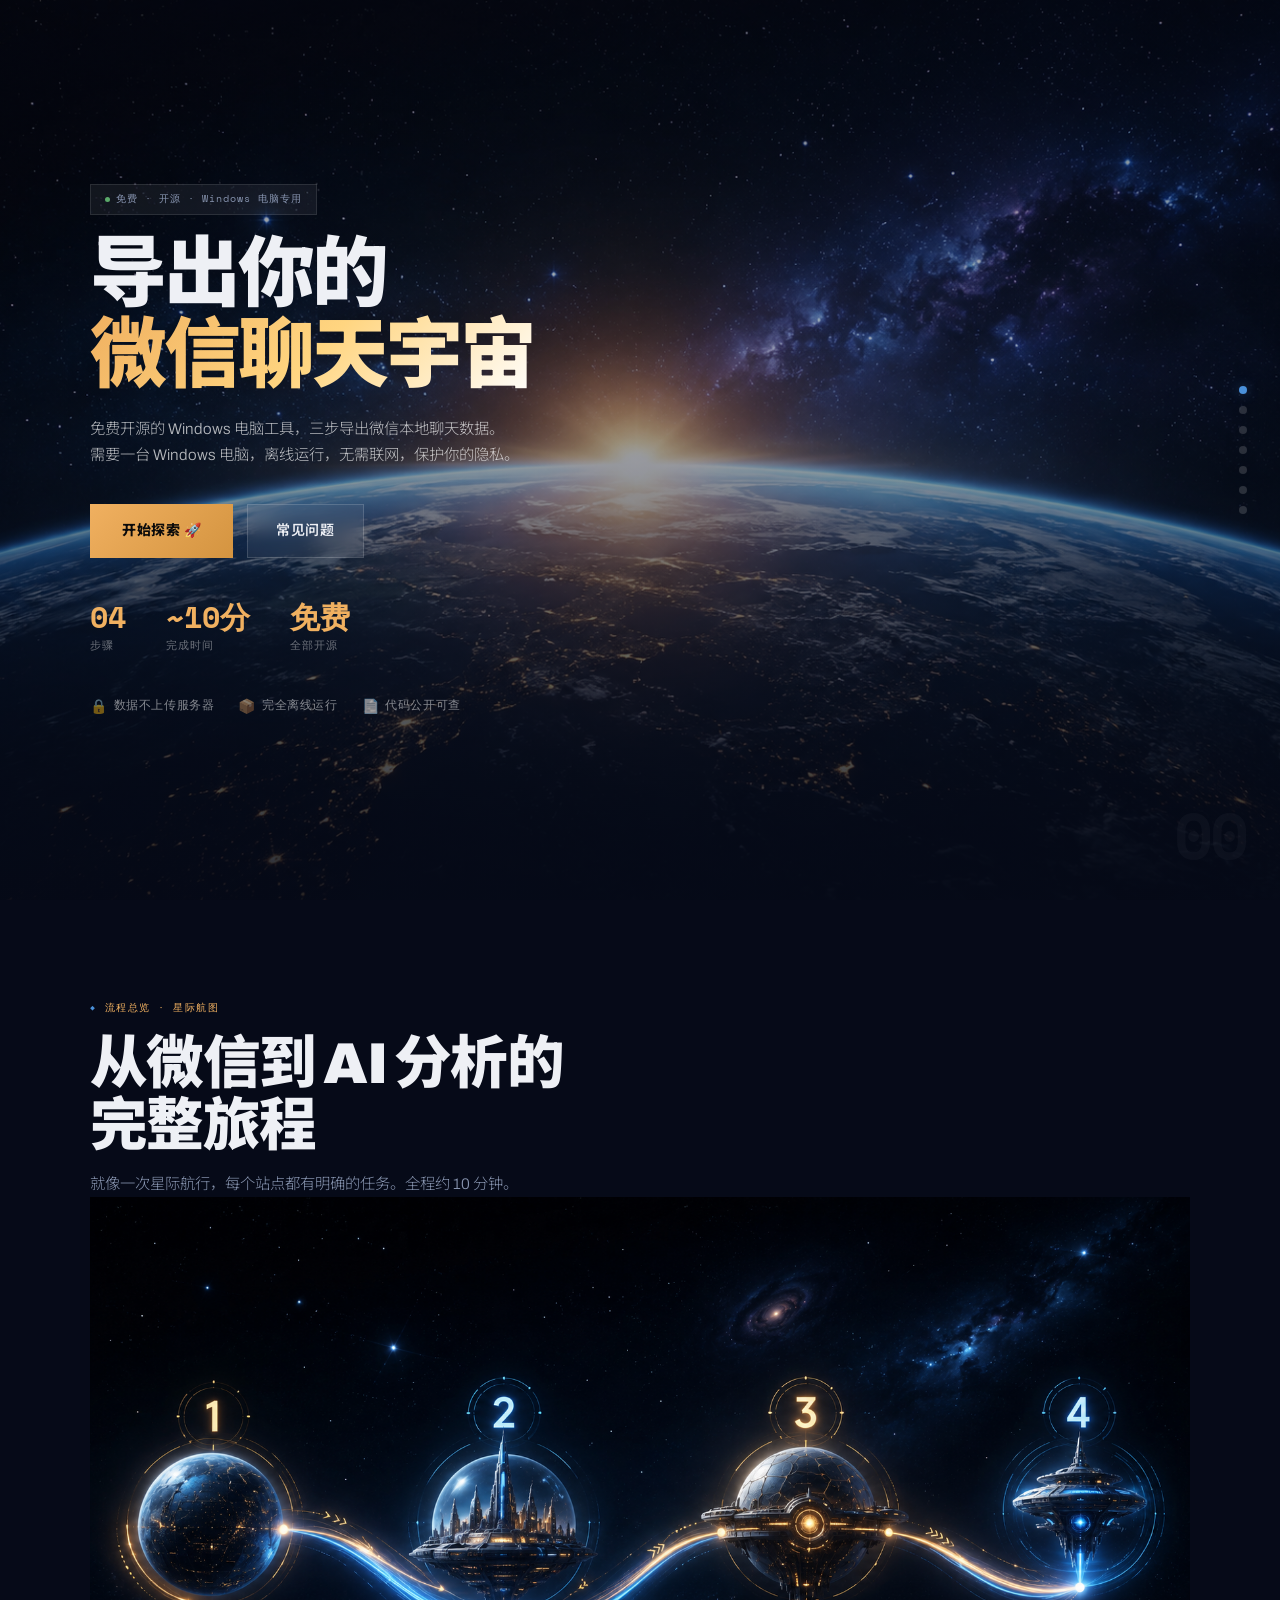
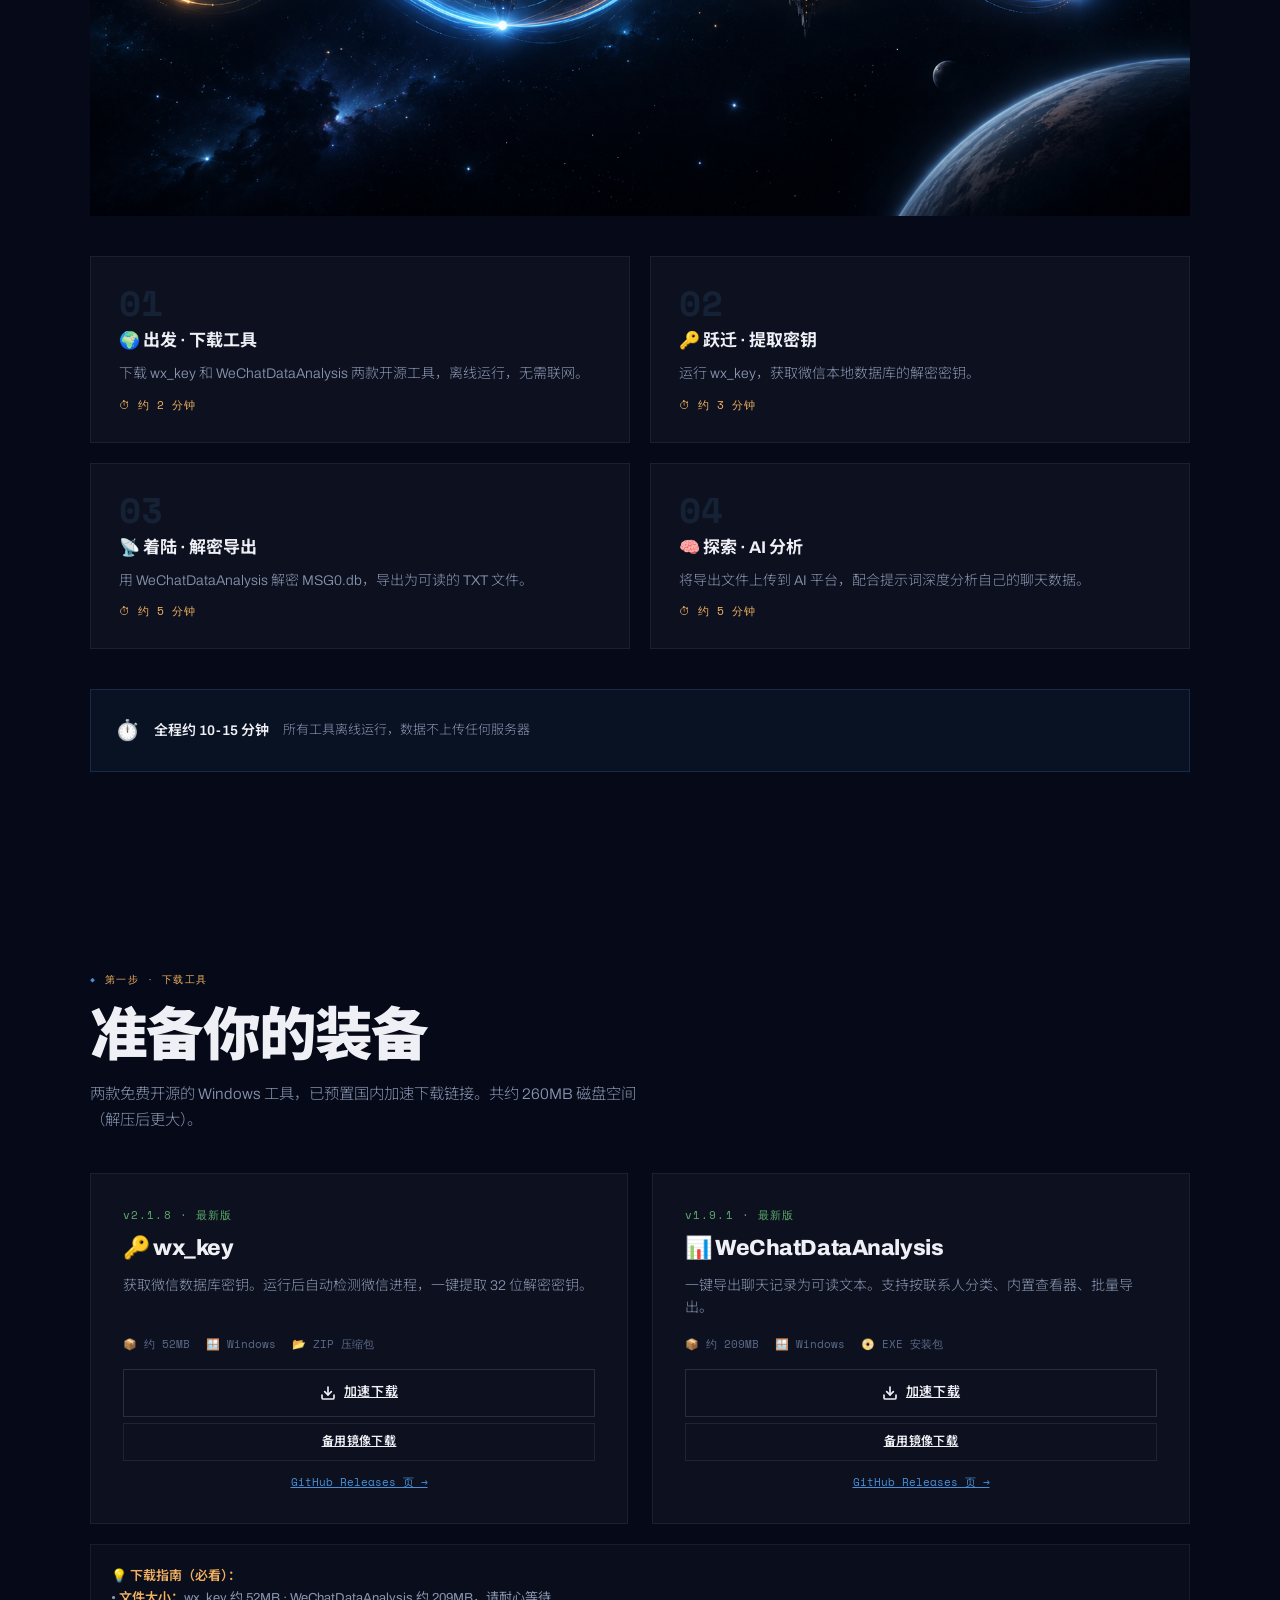
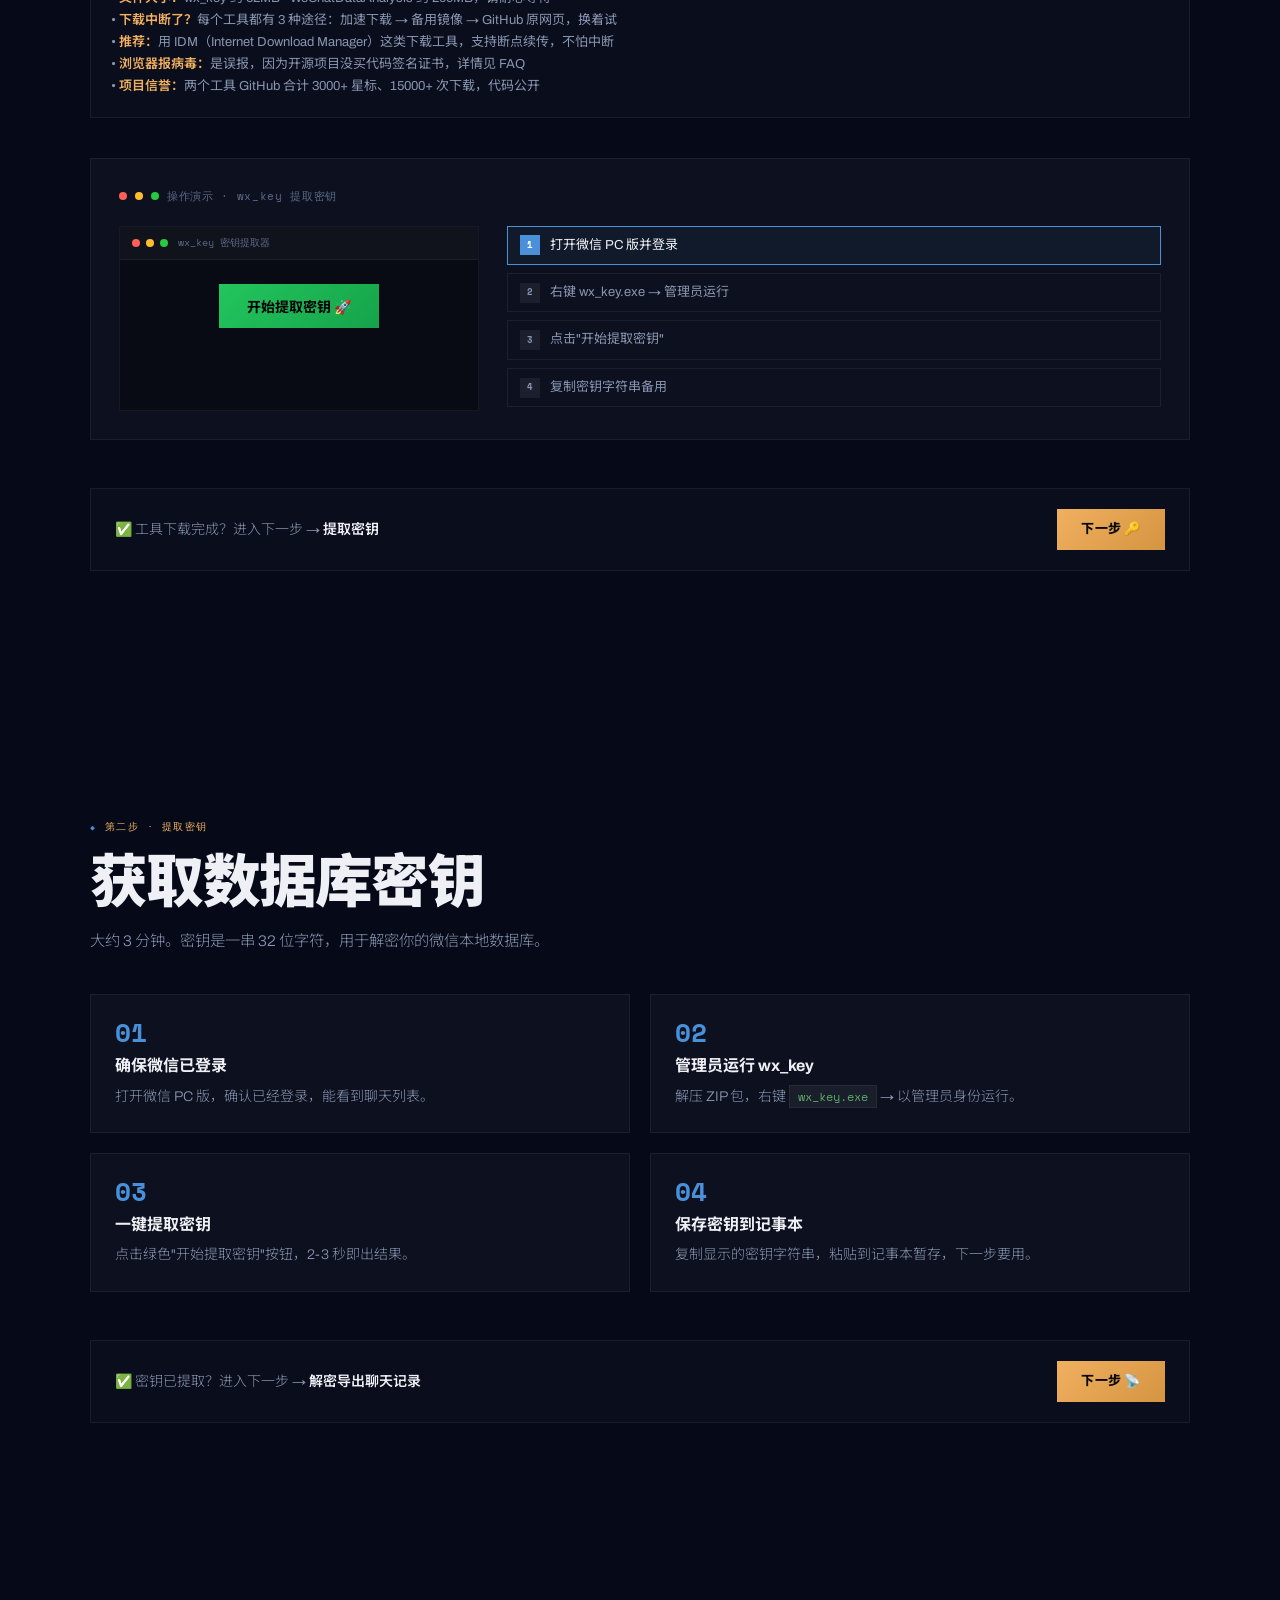
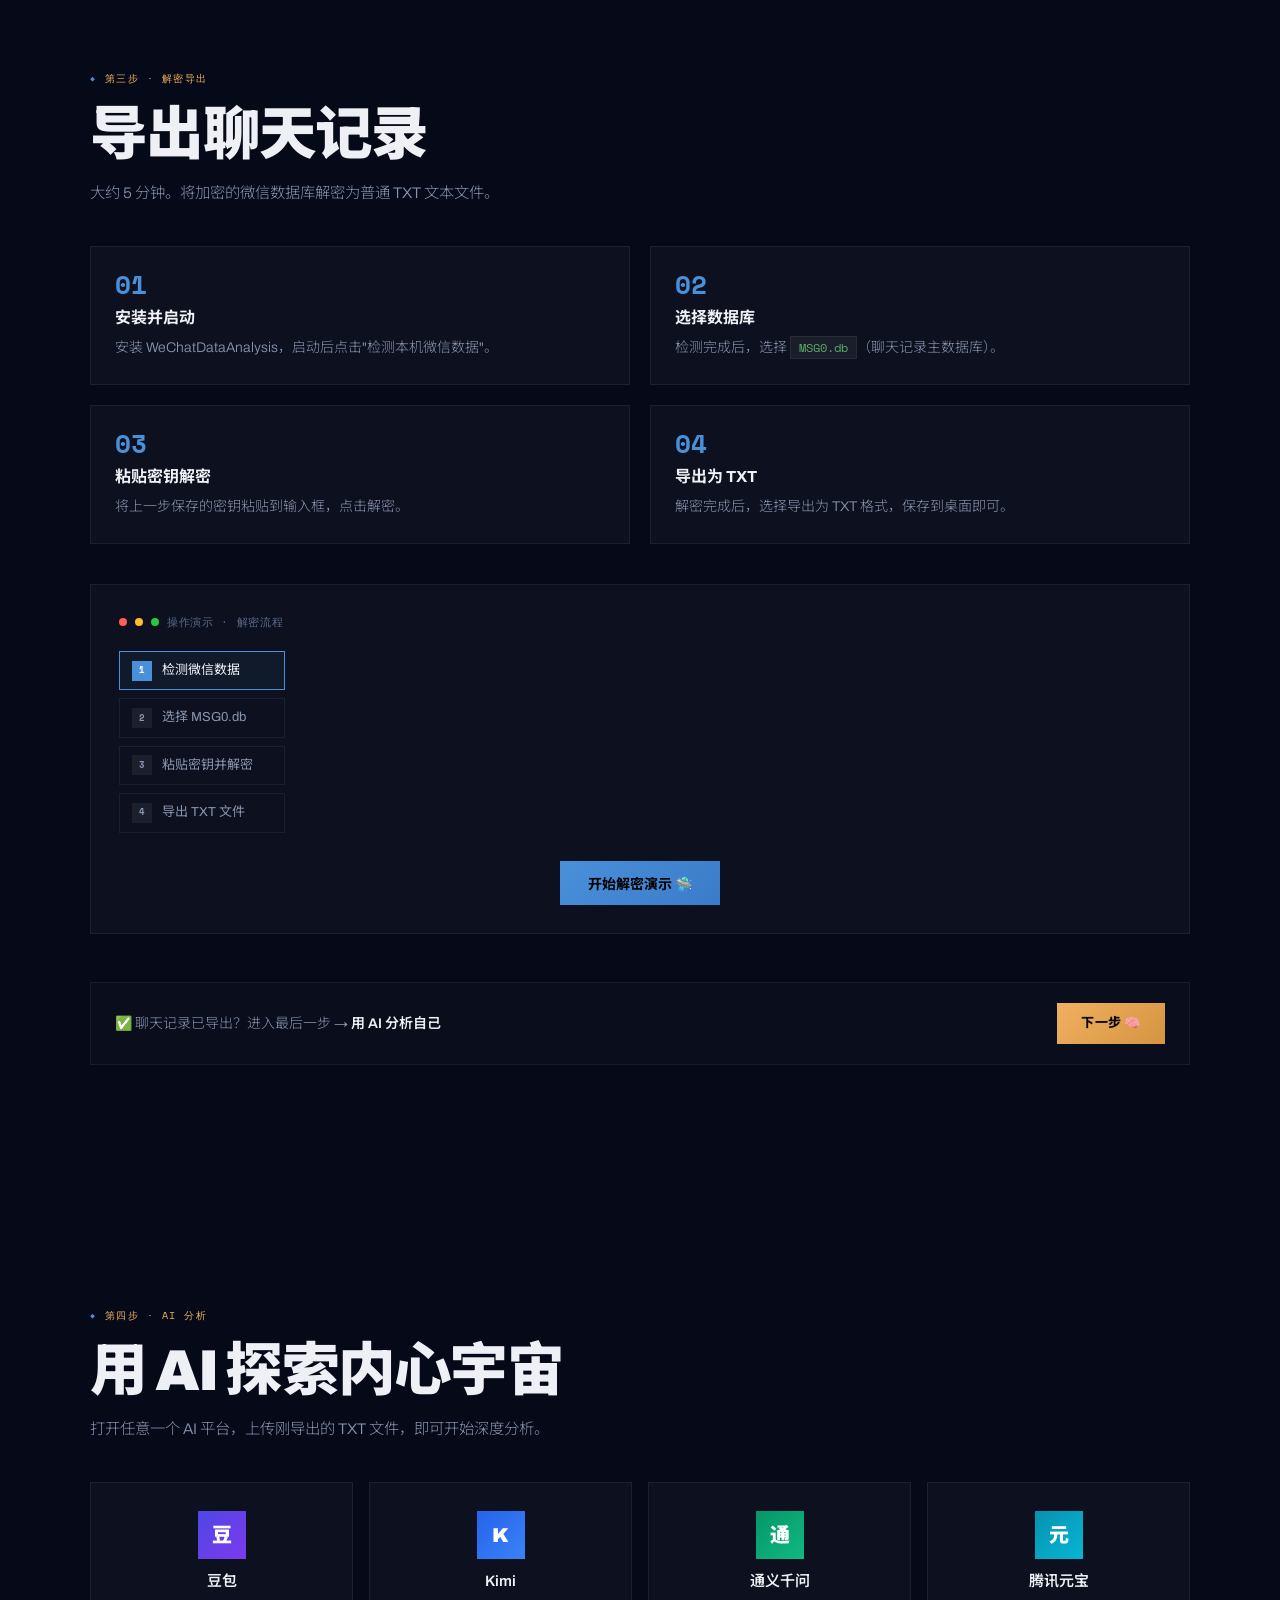
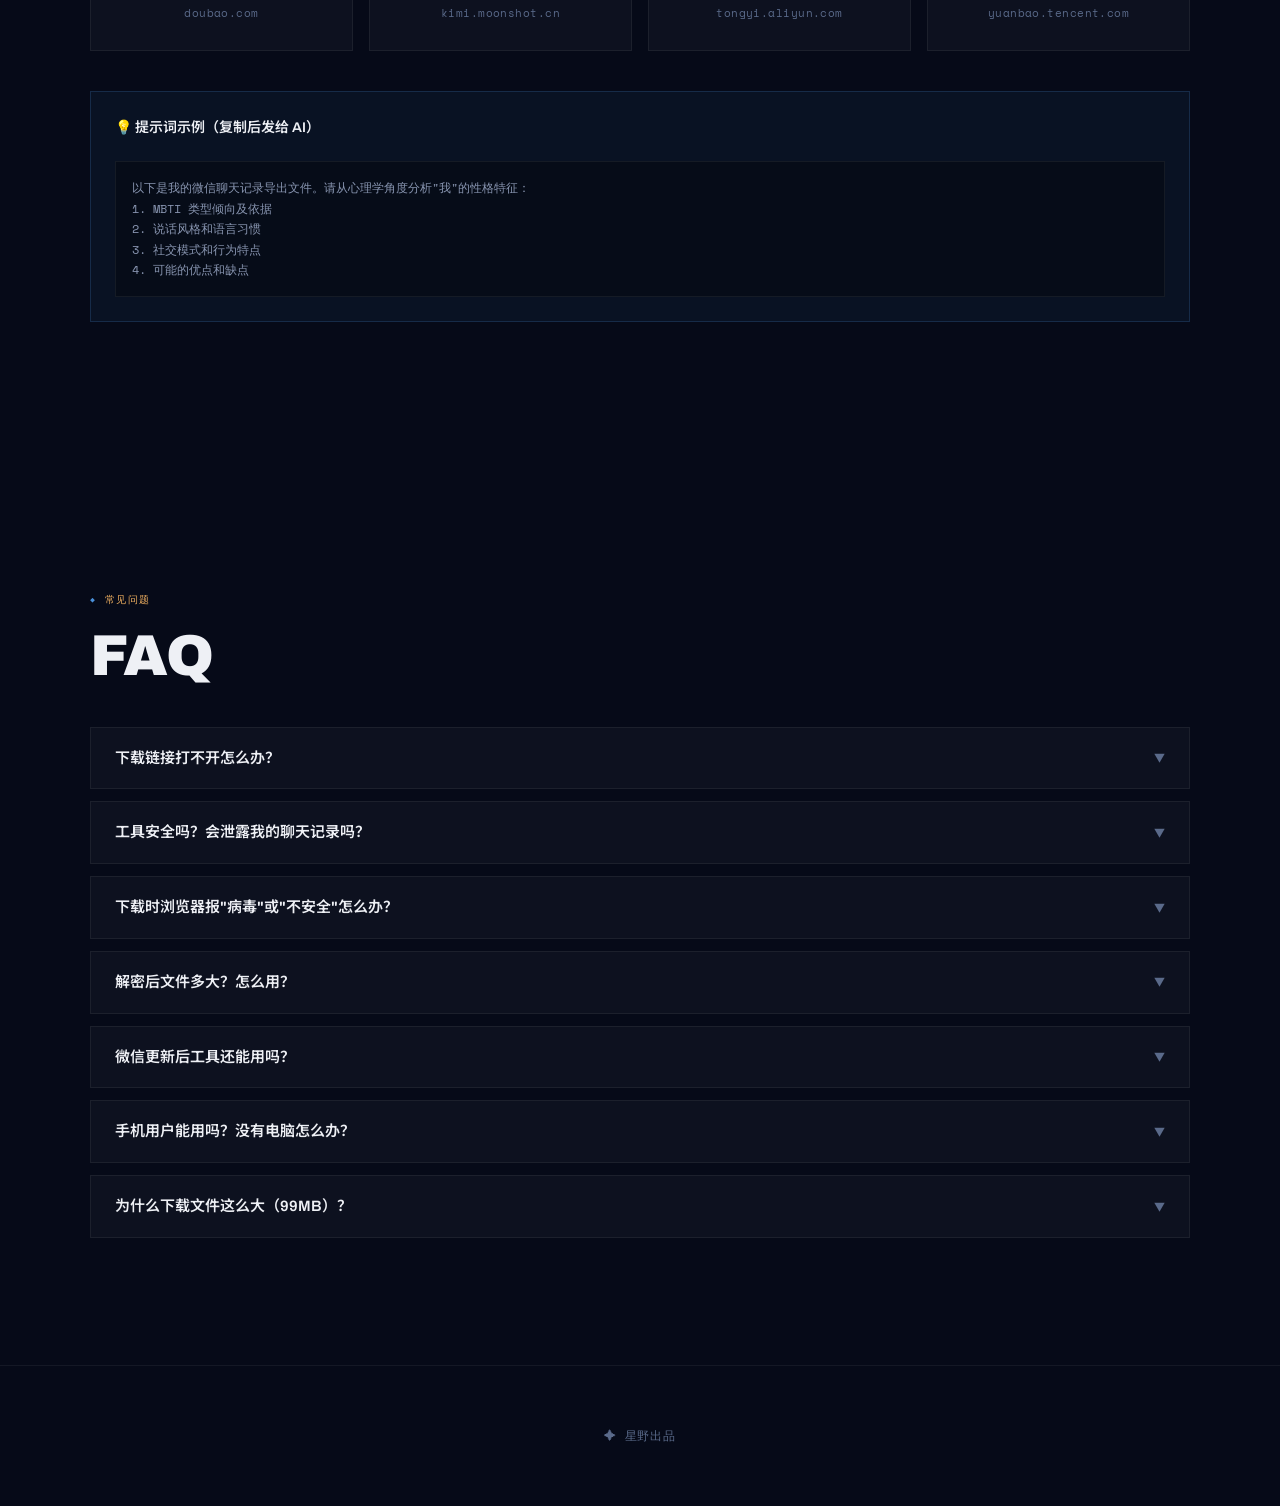
==== commit 38d395d1: "fix: add 3 download options per tool (ghfast + ghproxy + GitHub page), add IDM recommendation, impro" ====
--- a/docs/index.html
+++ b/docs/index.html
@@ -792,7 +792,7 @@
     <p class="section-sub">两款免费开源的 Windows 工具，已预置国内加速下载链接。共约 260MB 磁盘空间（解压后更大）。</p>
 
     <div class="tool-grid">
-      <a href="https://ghfast.top/https://github.com/ycccccccy/wx_key/releases/download/v2.1.8/wx_key-windows-v2.1.8.zip" class="tool-card" target="_blank" rel="noopener">
+      <div class="tool-card">
         <div class="tool-version">v2.1.8 · 最新版</div>
         <div class="tool-name">🔑 wx_key</div>
         <div class="tool-desc">获取微信数据库密钥。运行后自动检测微信进程，一键提取 32 位解密密钥。</div>
@@ -801,19 +801,24 @@
           <span class="tool-meta-item">🪟 Windows</span>
           <span class="tool-meta-item">📂 ZIP 压缩包</span>
         </div>
-        <div class="tool-download-btn">
-          <svg viewBox="0 0 24 24" fill="none" stroke="currentColor" stroke-width="2.5" stroke-linecap="round" stroke-linejoin="round">
-            <path d="M21 15v4a2 2 0 0 1-2 2H5a2 2 0 0 1-2-2v-4"/>
-            <polyline points="7 10 12 15 17 10"/>
-            <line x1="12" y1="15" x2="12" y2="3"/>
-          </svg>
-          下载 wx_key（加速）
-        </div>
-        <div style="margin-top:8px;font-size:11px;color:var(--text-muted);font-family:var(--font-mono);">
-          备用：<a href="https://github.com/ycccccccy/wx_key/releases/download/v2.1.8/wx_key-windows-v2.1.8.zip" target="_blank" rel="noopener" style="color:var(--earth-blue);">GitHub 直链</a>
-        </div>
-      </a>
-      <a href="https://ghfast.top/https://github.com/LifeArchiveProject/WeChatDataAnalysis/releases/download/v1.9.1/WeChatDataAnalysis-1.9.1-Setup.exe" class="tool-card" target="_blank" rel="noopener">
+        <div style="display:flex;flex-direction:column;gap:6px;margin-bottom:12px;">
+          <a href="https://ghfast.top/https://github.com/ycccccccy/wx_key/releases/download/v2.1.8/wx_key-windows-v2.1.8.zip" class="tool-download-btn" target="_blank" rel="noopener" style="align-self:stretch;justify-content:center;">
+            <svg viewBox="0 0 24 24" fill="none" stroke="currentColor" stroke-width="2.5" stroke-linecap="round" stroke-linejoin="round" style="width:16px;height:16px;">
+              <path d="M21 15v4a2 2 0 0 1-2 2H5a2 2 0 0 1-2-2v-4"/>
+              <polyline points="7 10 12 15 17 10"/>
+              <line x1="12" y1="15" x2="12" y2="3"/>
+            </svg>
+            加速下载
+          </a>
+          <a href="https://ghproxy.net/https://github.com/ycccccccy/wx_key/releases/download/v2.1.8/wx_key-windows-v2.1.8.zip" class="tool-download-btn" target="_blank" rel="noopener" style="align-self:stretch;justify-content:center;padding:8px 20px;font-size:12px;border-color:rgba(255,255,255,0.08);">
+            备用镜像下载
+          </a>
+        </div>
+        <div style="font-size:11px;color:var(--text-muted);font-family:var(--font-mono);text-align:center;">
+          <a href="https://github.com/ycccccccy/wx_key/releases/tag/v2.1.8" target="_blank" rel="noopener" style="color:var(--earth-blue);">GitHub Releases 页 →</a>
+        </div>
+      </div>
+      <div class="tool-card">
         <div class="tool-version">v1.9.1 · 最新版</div>
         <div class="tool-name">📊 WeChatDataAnalysis</div>
         <div class="tool-desc">一键导出聊天记录为可读文本。支持按联系人分类、内置查看器、批量导出。</div>
@@ -822,27 +827,32 @@
           <span class="tool-meta-item">🪟 Windows</span>
           <span class="tool-meta-item">📀 EXE 安装包</span>
         </div>
-        <div class="tool-download-btn">
-          <svg viewBox="0 0 24 24" fill="none" stroke="currentColor" stroke-width="2.5" stroke-linecap="round" stroke-linejoin="round">
-            <path d="M21 15v4a2 2 0 0 1-2 2H5a2 2 0 0 1-2-2v-4"/>
-            <polyline points="7 10 12 15 17 10"/>
-            <line x1="12" y1="15" x2="12" y2="3"/>
-          </svg>
-          下载 WeChatDataAnalysis（加速）
-        </div>
-        <div style="margin-top:8px;font-size:11px;color:var(--text-muted);font-family:var(--font-mono);">
-          备用：<a href="https://github.com/LifeArchiveProject/WeChatDataAnalysis/releases/download/v1.9.1/WeChatDataAnalysis-1.9.1-Setup.exe" target="_blank" rel="noopener" style="color:var(--earth-blue);">GitHub 直链</a>
-        </div>
-      </a>
+        <div style="display:flex;flex-direction:column;gap:6px;margin-bottom:12px;">
+          <a href="https://ghfast.top/https://github.com/LifeArchiveProject/WeChatDataAnalysis/releases/download/v1.9.1/WeChatDataAnalysis-1.9.1-Setup.exe" class="tool-download-btn" target="_blank" rel="noopener" style="align-self:stretch;justify-content:center;">
+            <svg viewBox="0 0 24 24" fill="none" stroke="currentColor" stroke-width="2.5" stroke-linecap="round" stroke-linejoin="round" style="width:16px;height:16px;">
+              <path d="M21 15v4a2 2 0 0 1-2 2H5a2 2 0 0 1-2-2v-4"/>
+              <polyline points="7 10 12 15 17 10"/>
+              <line x1="12" y1="15" x2="12" y2="3"/>
+            </svg>
+            加速下载
+          </a>
+          <a href="https://ghproxy.net/https://github.com/LifeArchiveProject/WeChatDataAnalysis/releases/download/v1.9.1/WeChatDataAnalysis-1.9.1-Setup.exe" class="tool-download-btn" target="_blank" rel="noopener" style="align-self:stretch;justify-content:center;padding:8px 20px;font-size:12px;border-color:rgba(255,255,255,0.08);">
+            备用镜像下载
+          </a>
+        </div>
+        <div style="font-size:11px;color:var(--text-muted);font-family:var(--font-mono);text-align:center;">
+          <a href="https://github.com/LifeArchiveProject/WeChatDataAnalysis/releases/tag/v1.9.1" target="_blank" rel="noopener" style="color:var(--earth-blue);">GitHub Releases 页 →</a>
+        </div>
+      </div>
     </div>
 
     <div class="download-tips">
-      <strong>💡 下载提示：</strong><br>
-      • <strong>文件大小已核实：</strong>wx_key 约 52MB · WeChatDataAnalysis 约 209MB<br>
-      • 下载后解压 ZIP / 安装 EXE 即可使用，无需注册或付费<br>
-      • <strong>如果加速下载中断：</strong>每个工具下方有 GitHub 直链备用链接，可换着试<br>
-      • <strong>浏览器报病毒是误报：</strong>因为开源工具没有微软代码签名证书，详情见 FAQ<br>
-      • 两个项目 GitHub 合计 3000+ 星标、15000+ 次下载，代码公开可查
+      <strong>💡 下载指南（必看）：</strong><br>
+      • <strong>文件大小：</strong>wx_key 约 52MB · WeChatDataAnalysis 约 209MB，请耐心等待<br>
+      • <strong>下载中断了？</strong>每个工具都有 3 种途径：加速下载 → 备用镜像 → GitHub 原网页，换着试<br>
+      • <strong>推荐：</strong>用 IDM（Internet Download Manager）这类下载工具，支持断点续传，不怕中断<br>
+      • <strong>浏览器报病毒：</strong>是误报，因为开源项目没买代码签名证书，详情见 FAQ<br>
+      • <strong>项目信誉：</strong>两个工具 GitHub 合计 3000+ 星标、15000+ 次下载，代码公开
     </div>
 
     <div class="demo-box">
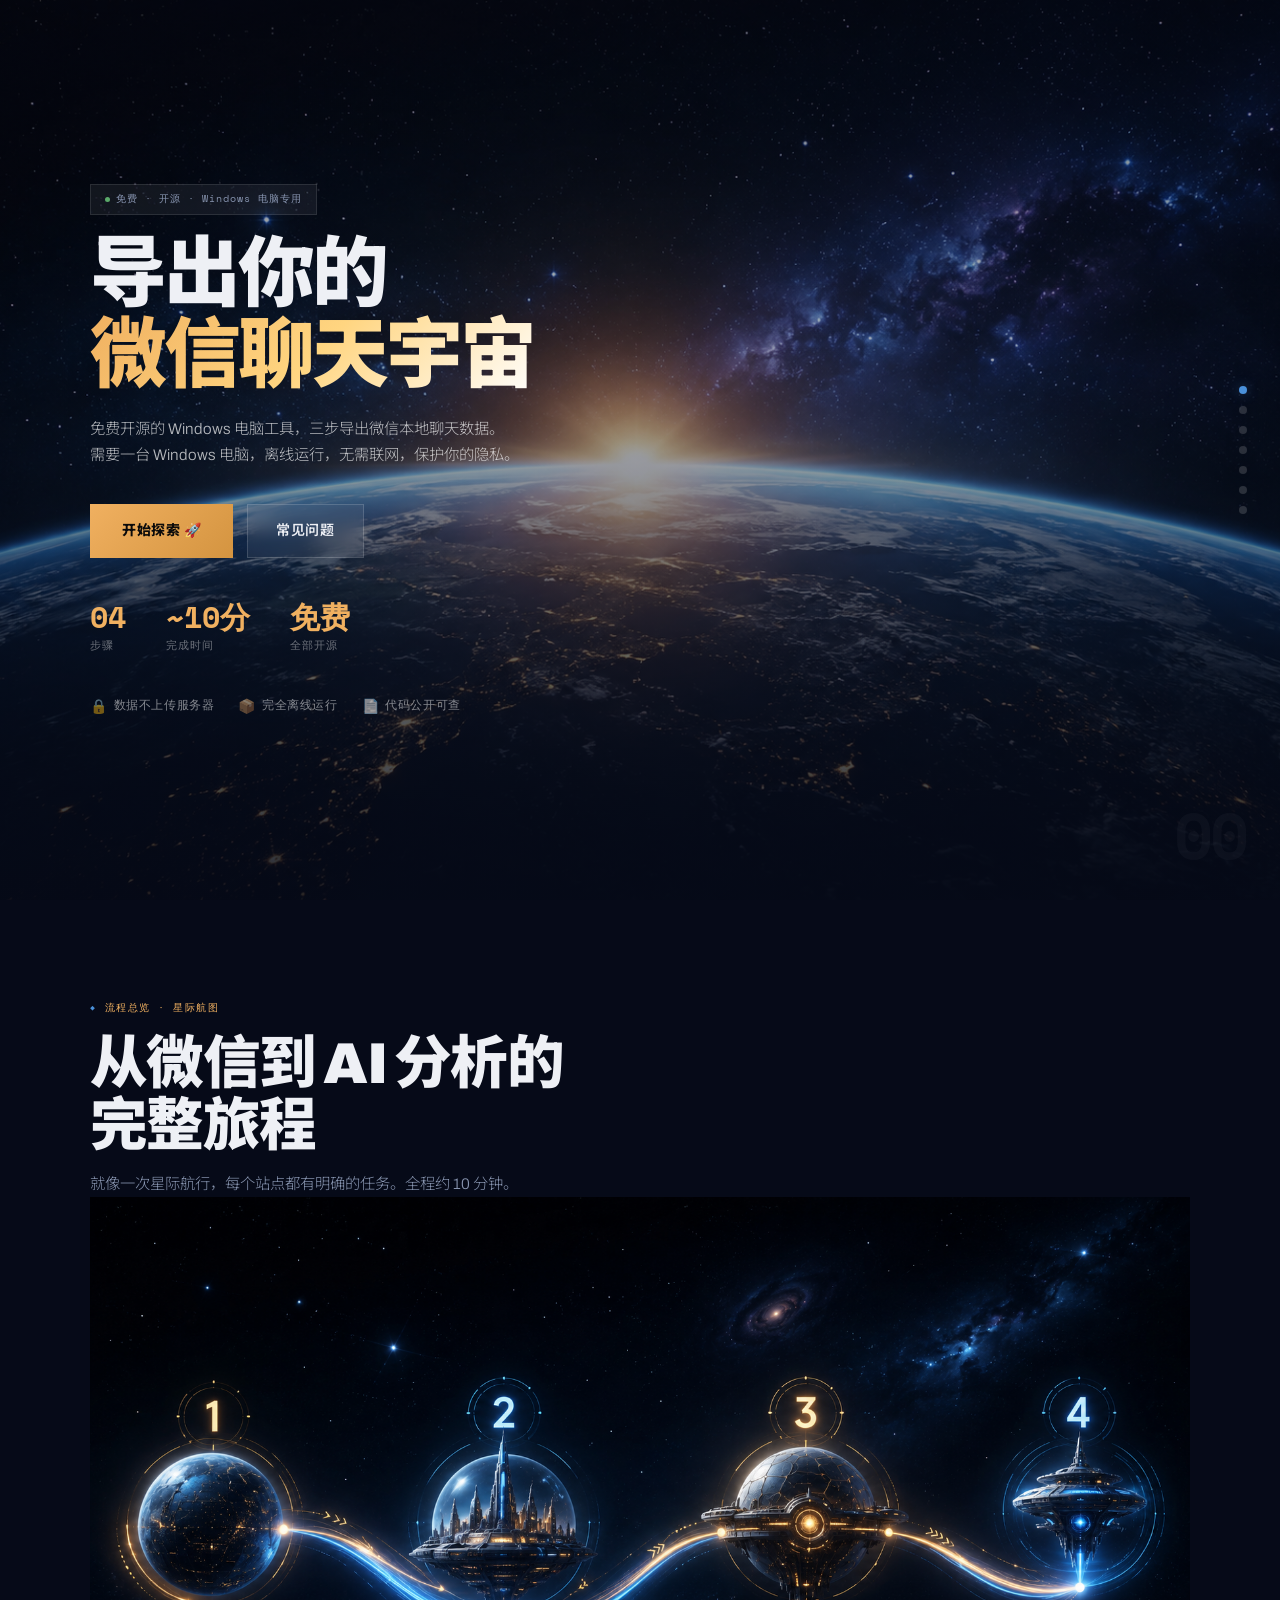
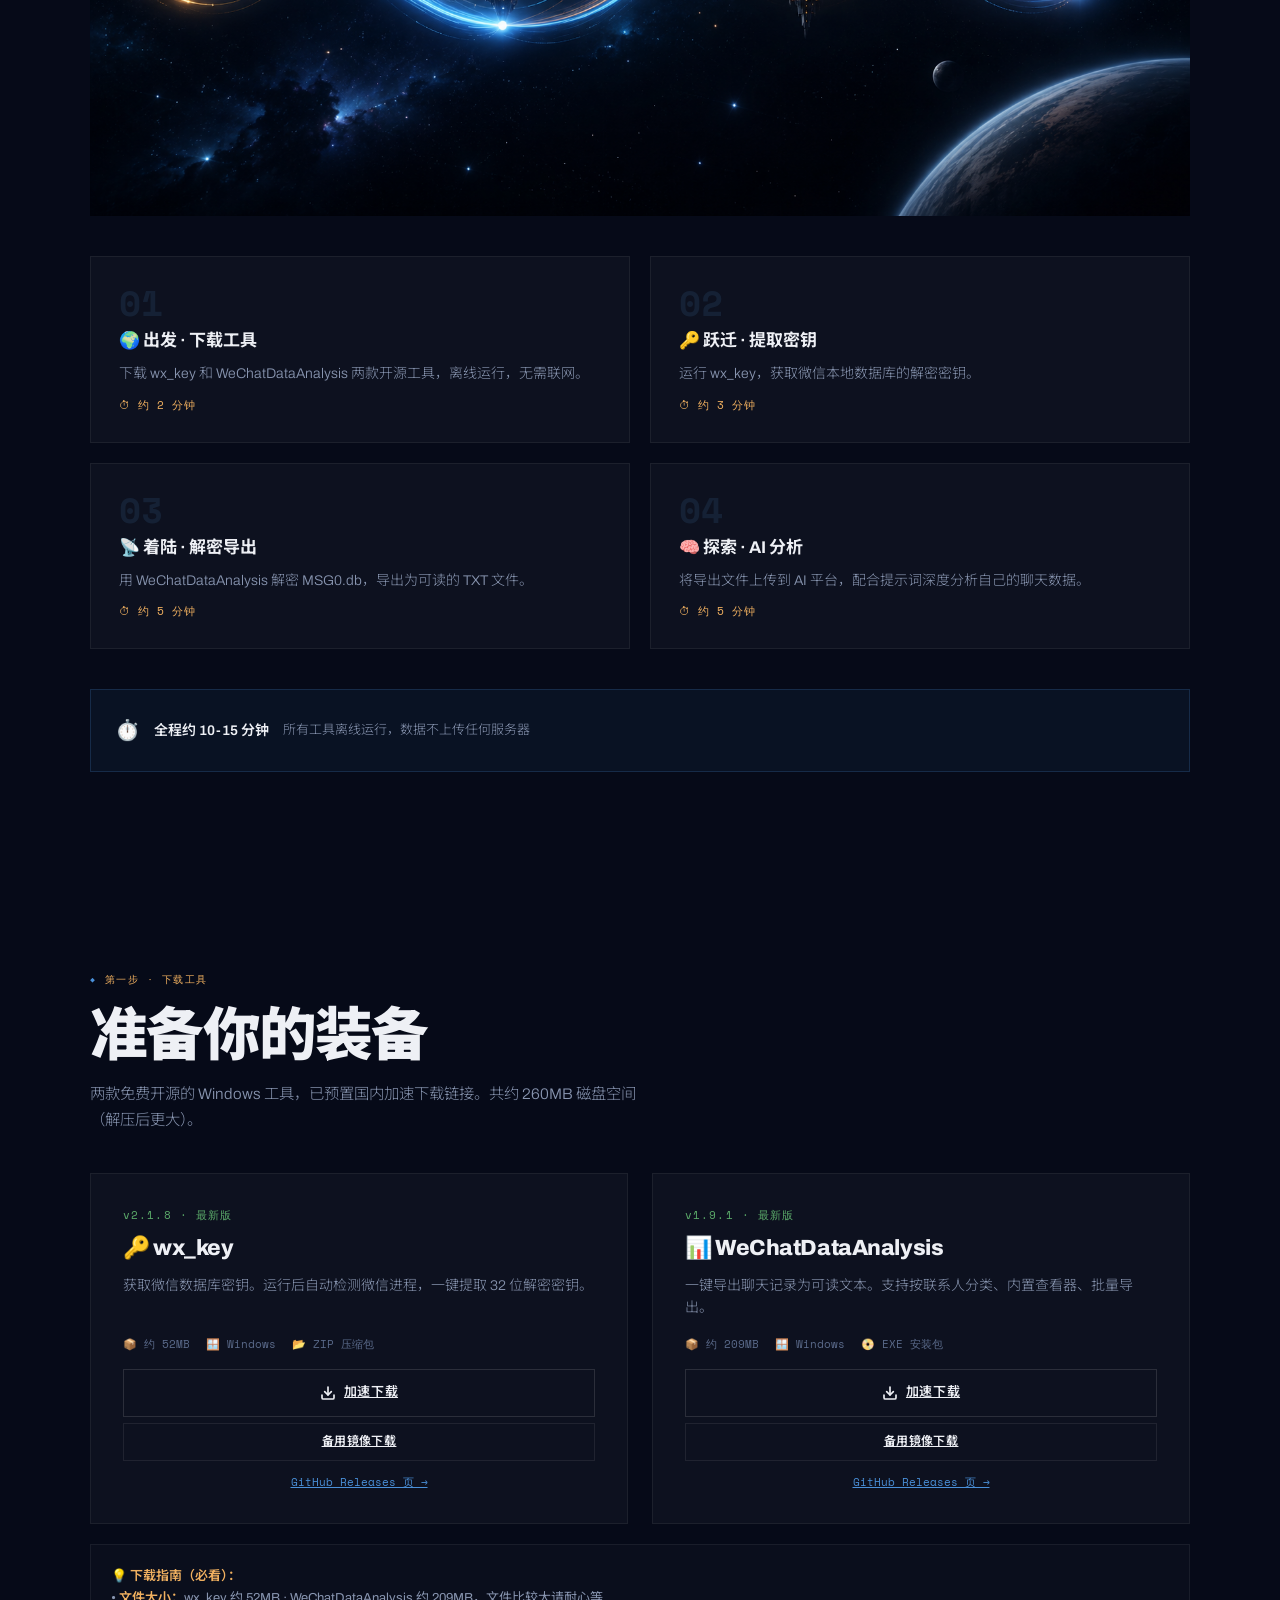
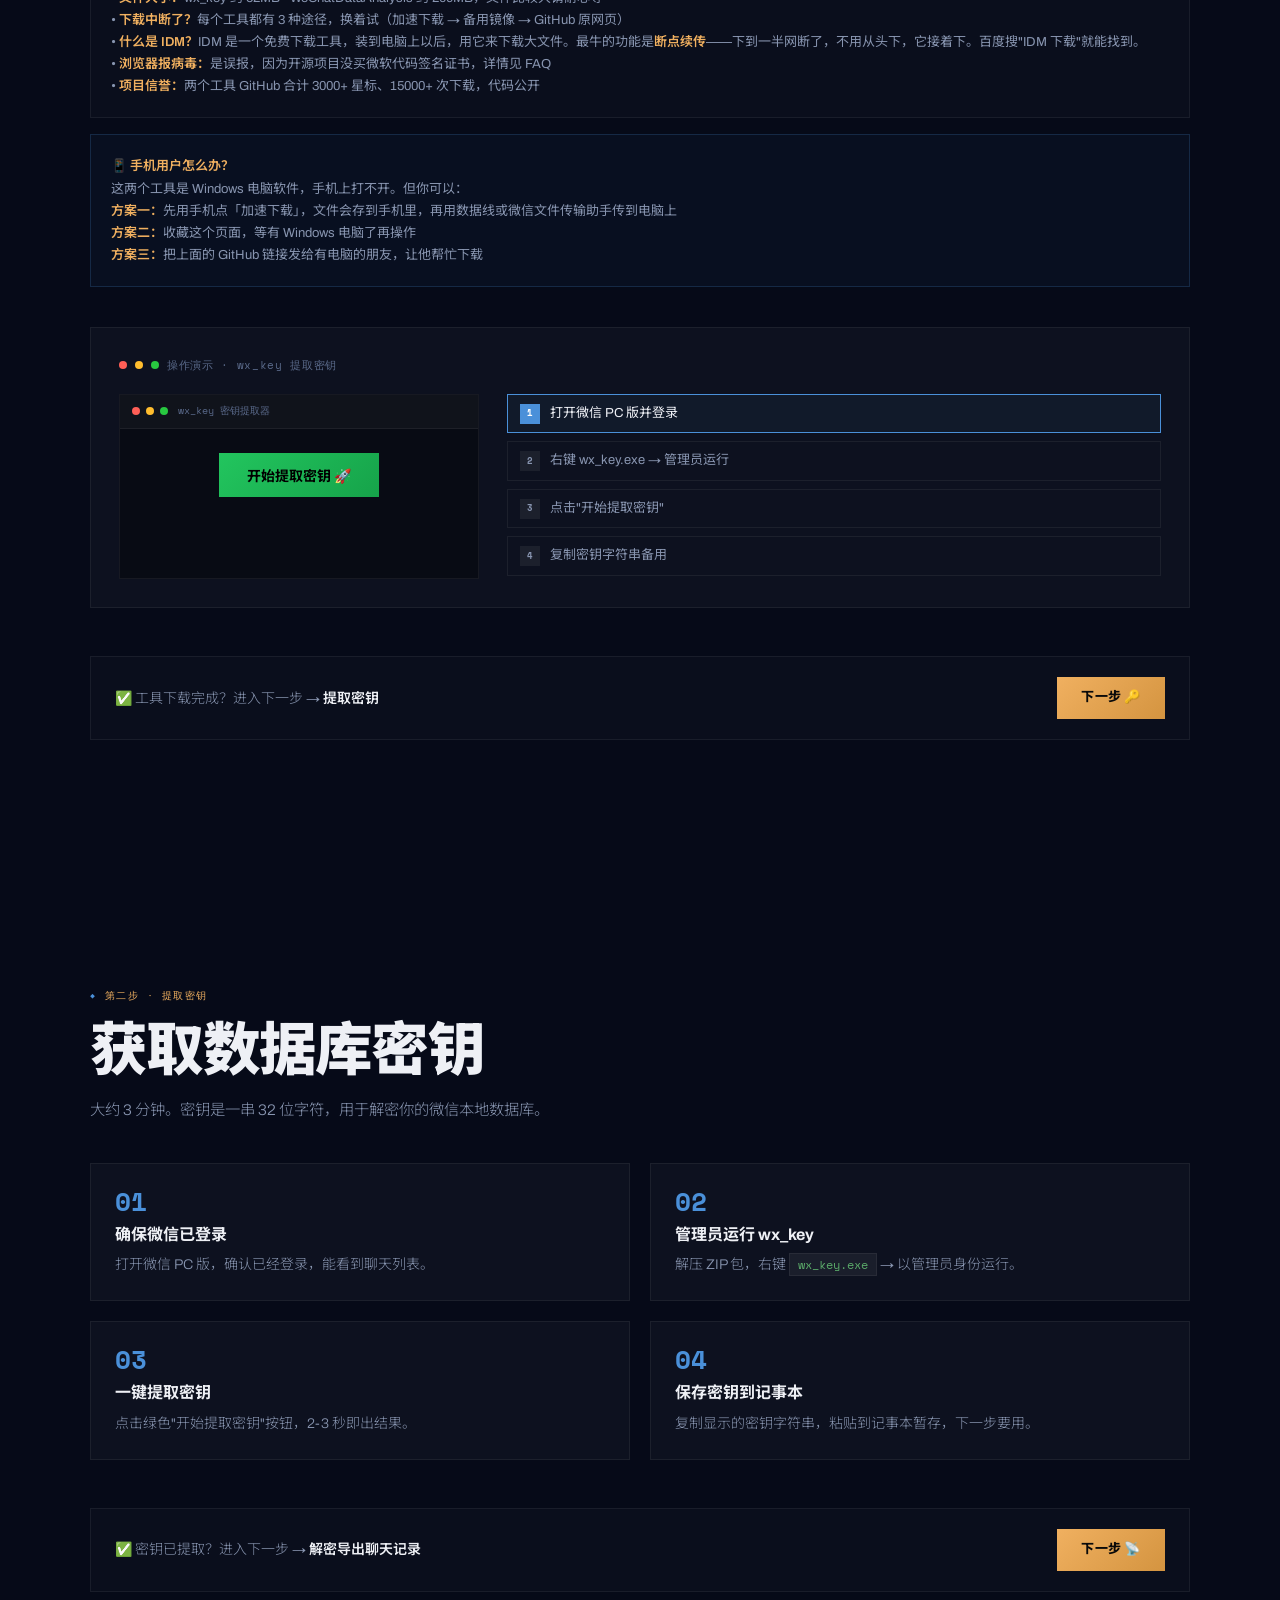
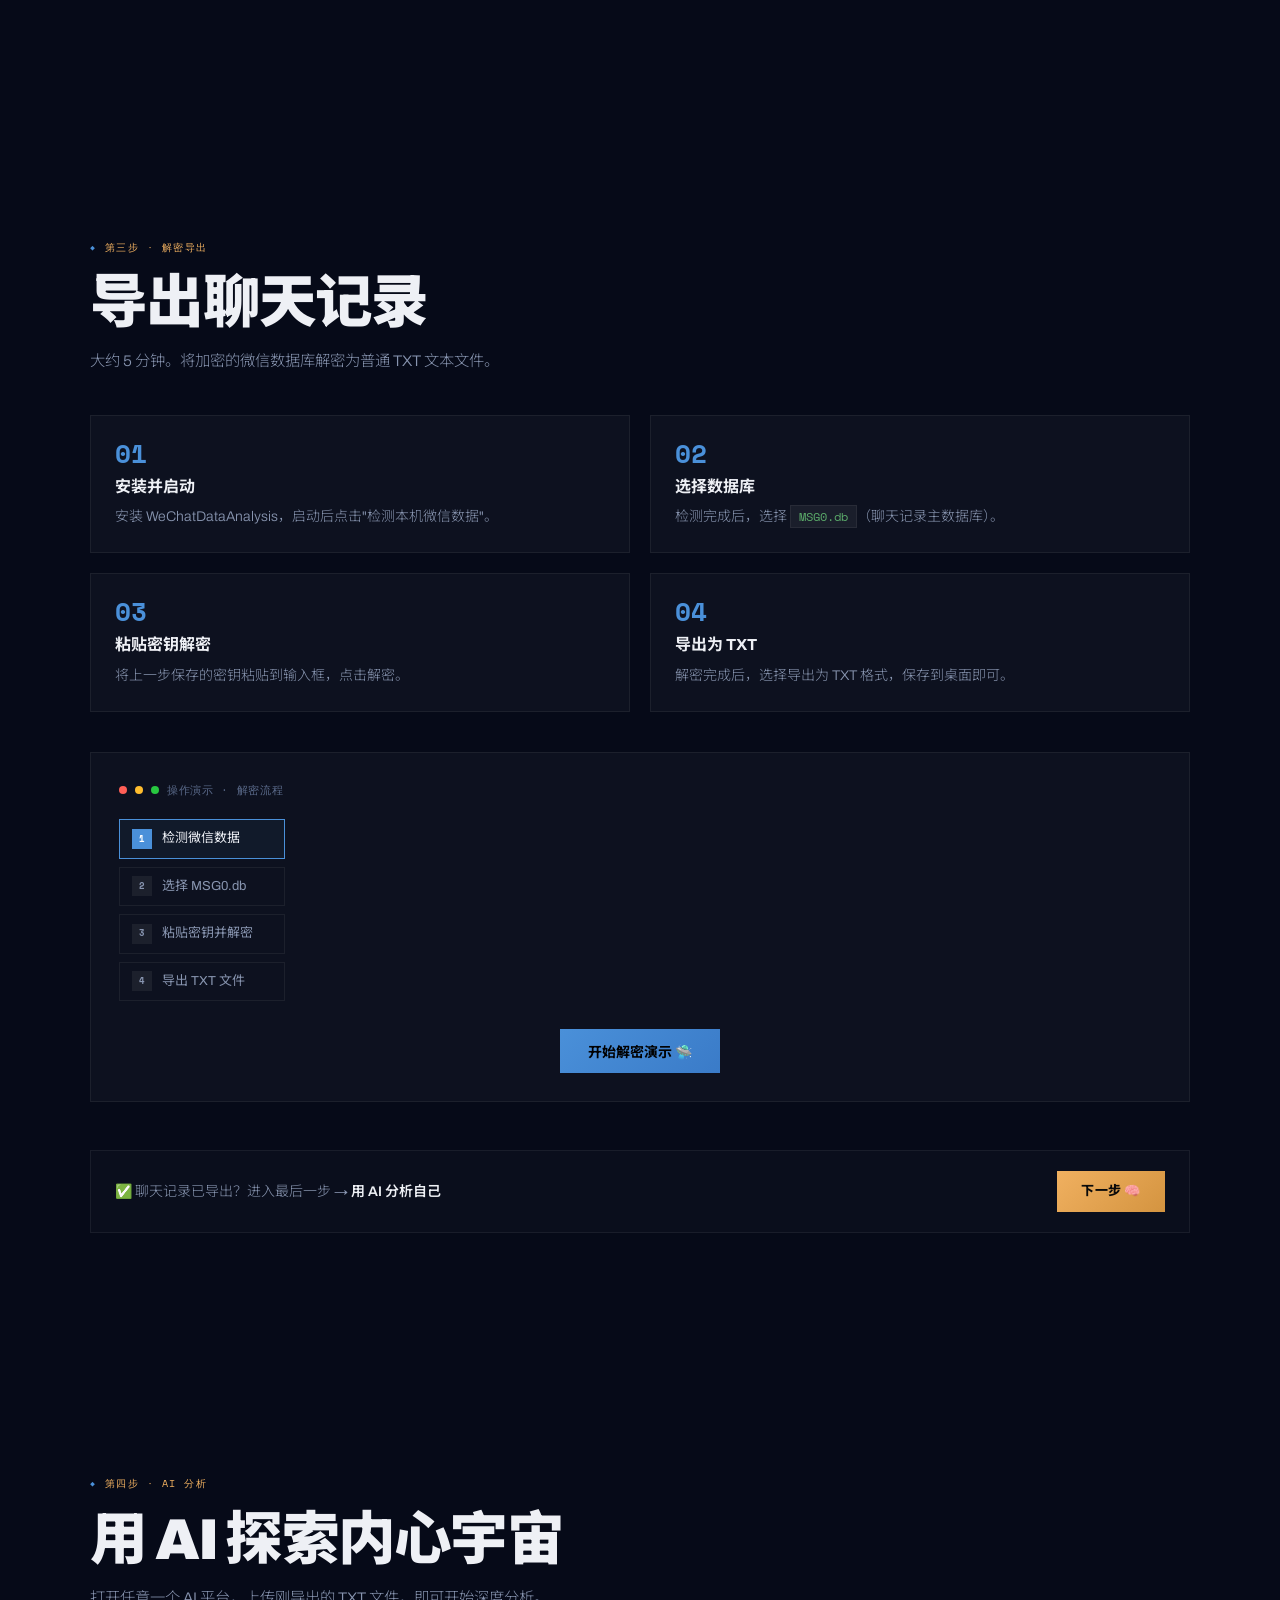
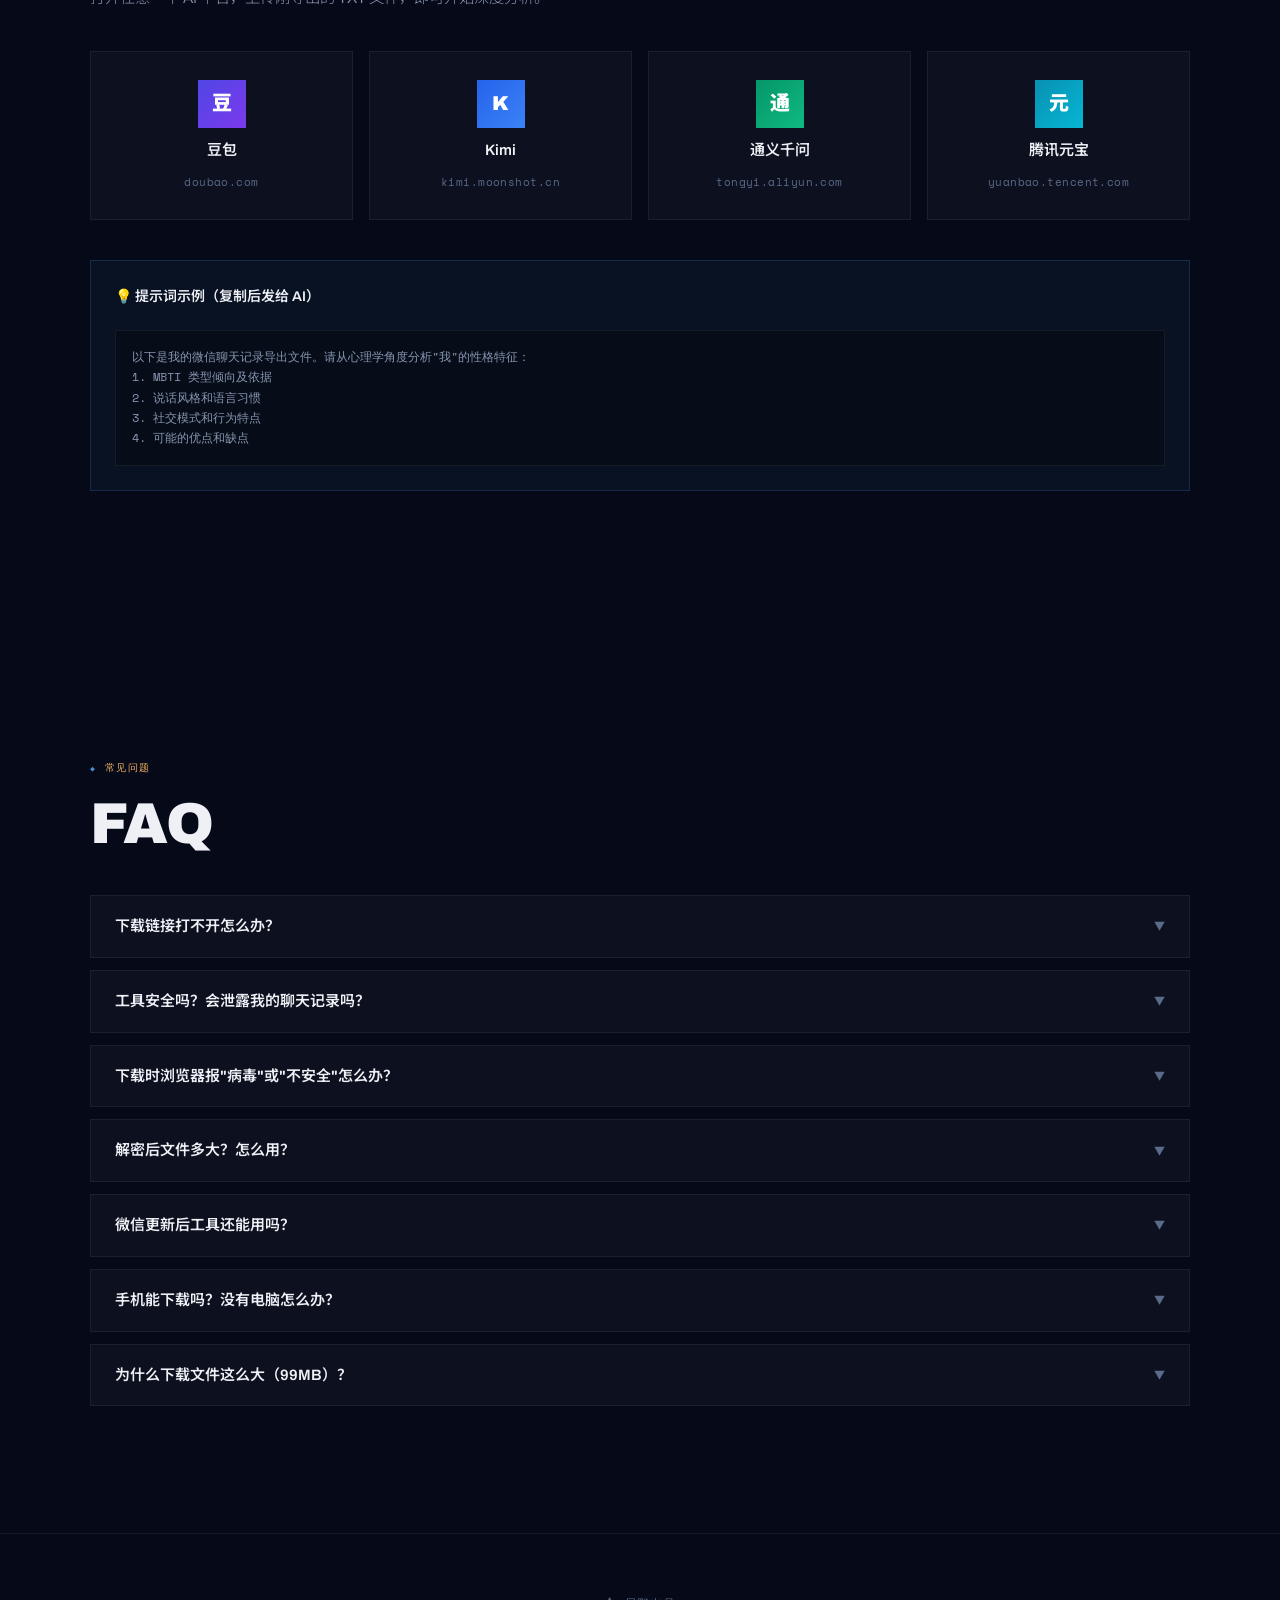
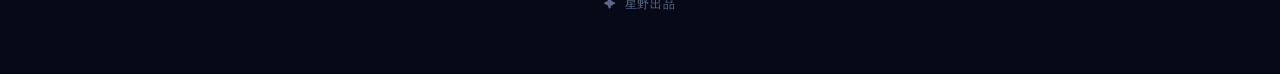
==== commit ce1c5dc3: "polish: explain IDM in simple terms, add mobile download section, FAQ update" ====
--- a/docs/index.html
+++ b/docs/index.html
@@ -848,11 +848,19 @@
 
     <div class="download-tips">
       <strong>💡 下载指南（必看）：</strong><br>
-      • <strong>文件大小：</strong>wx_key 约 52MB · WeChatDataAnalysis 约 209MB，请耐心等待<br>
-      • <strong>下载中断了？</strong>每个工具都有 3 种途径：加速下载 → 备用镜像 → GitHub 原网页，换着试<br>
-      • <strong>推荐：</strong>用 IDM（Internet Download Manager）这类下载工具，支持断点续传，不怕中断<br>
-      • <strong>浏览器报病毒：</strong>是误报，因为开源项目没买代码签名证书，详情见 FAQ<br>
+      • <strong>文件大小：</strong>wx_key 约 52MB · WeChatDataAnalysis 约 209MB，文件比较大请耐心等<br>
+      • <strong>下载中断了？</strong>每个工具都有 3 种途径，换着试（加速下载 → 备用镜像 → GitHub 原网页）<br>
+      • <strong>什么是 IDM？</strong>IDM 是一个免费下载工具，装到电脑上以后，用它来下载大文件。最牛的功能是<strong>断点续传</strong>——下到一半网断了，不用从头下，它接着下。百度搜"IDM 下载"就能找到。<br>
+      • <strong>浏览器报病毒：</strong>是误报，因为开源项目没买微软代码签名证书，详情见 FAQ<br>
       • <strong>项目信誉：</strong>两个工具 GitHub 合计 3000+ 星标、15000+ 次下载，代码公开
+    </div>
+
+    <div class="download-tips" style="margin-top:16px;border-color:rgba(74,144,217,0.2);background:rgba(74,144,217,0.04);">
+      <strong>📱 手机用户怎么办？</strong><br>
+      这两个工具是 Windows 电脑软件，手机上打不开。但你可以：<br>
+      <strong>方案一：</strong>先用手机点「加速下载」，文件会存到手机里，再用数据线或微信文件传输助手传到电脑上<br>
+      <strong>方案二：</strong>收藏这个页面，等有 Windows 电脑了再操作<br>
+      <strong>方案三：</strong>把上面的 GitHub 链接发给有电脑的朋友，让他帮忙下载
     </div>
 
     <div class="demo-box">
@@ -1090,13 +1098,16 @@
       </div>
       <div class="faq-item">
         <div class="faq-q" onclick="toggleFaq(this.parentElement)">
-          <span>手机用户能用吗？没有电脑怎么办？</span>
+          <span>手机能下载吗？没有电脑怎么办？</span>
           <span class="faq-icon">▼</span>
         </div>
         <div class="faq-a">
-          <strong>这套工具需要 Windows 电脑才能操作。</strong><br>
-          因为需要运行微信 PC 版 + 两个本地工具来提取密钥和解密数据库。<br>
-          如果你只有手机没有电脑，目前还没有通用的方案能直接导出手机微信聊天记录。建议先收藏这个页面，以后借台 Windows 电脑再操作。
+          <strong>这两个工具必须在 Windows 电脑上运行</strong>，手机上打不开。<br><br>
+          但你可以提前准备：<br>
+          1. 用手机点「加速下载」把文件存到手机里<br>
+          2. 用数据线或微信文件传输助手传到电脑上<br>
+          3. 到了电脑上直接双击安装就行<br><br>
+          或者收藏这个页面，等有 Windows 电脑了再弄。
         </div>
       </div>
       <div class="faq-item">
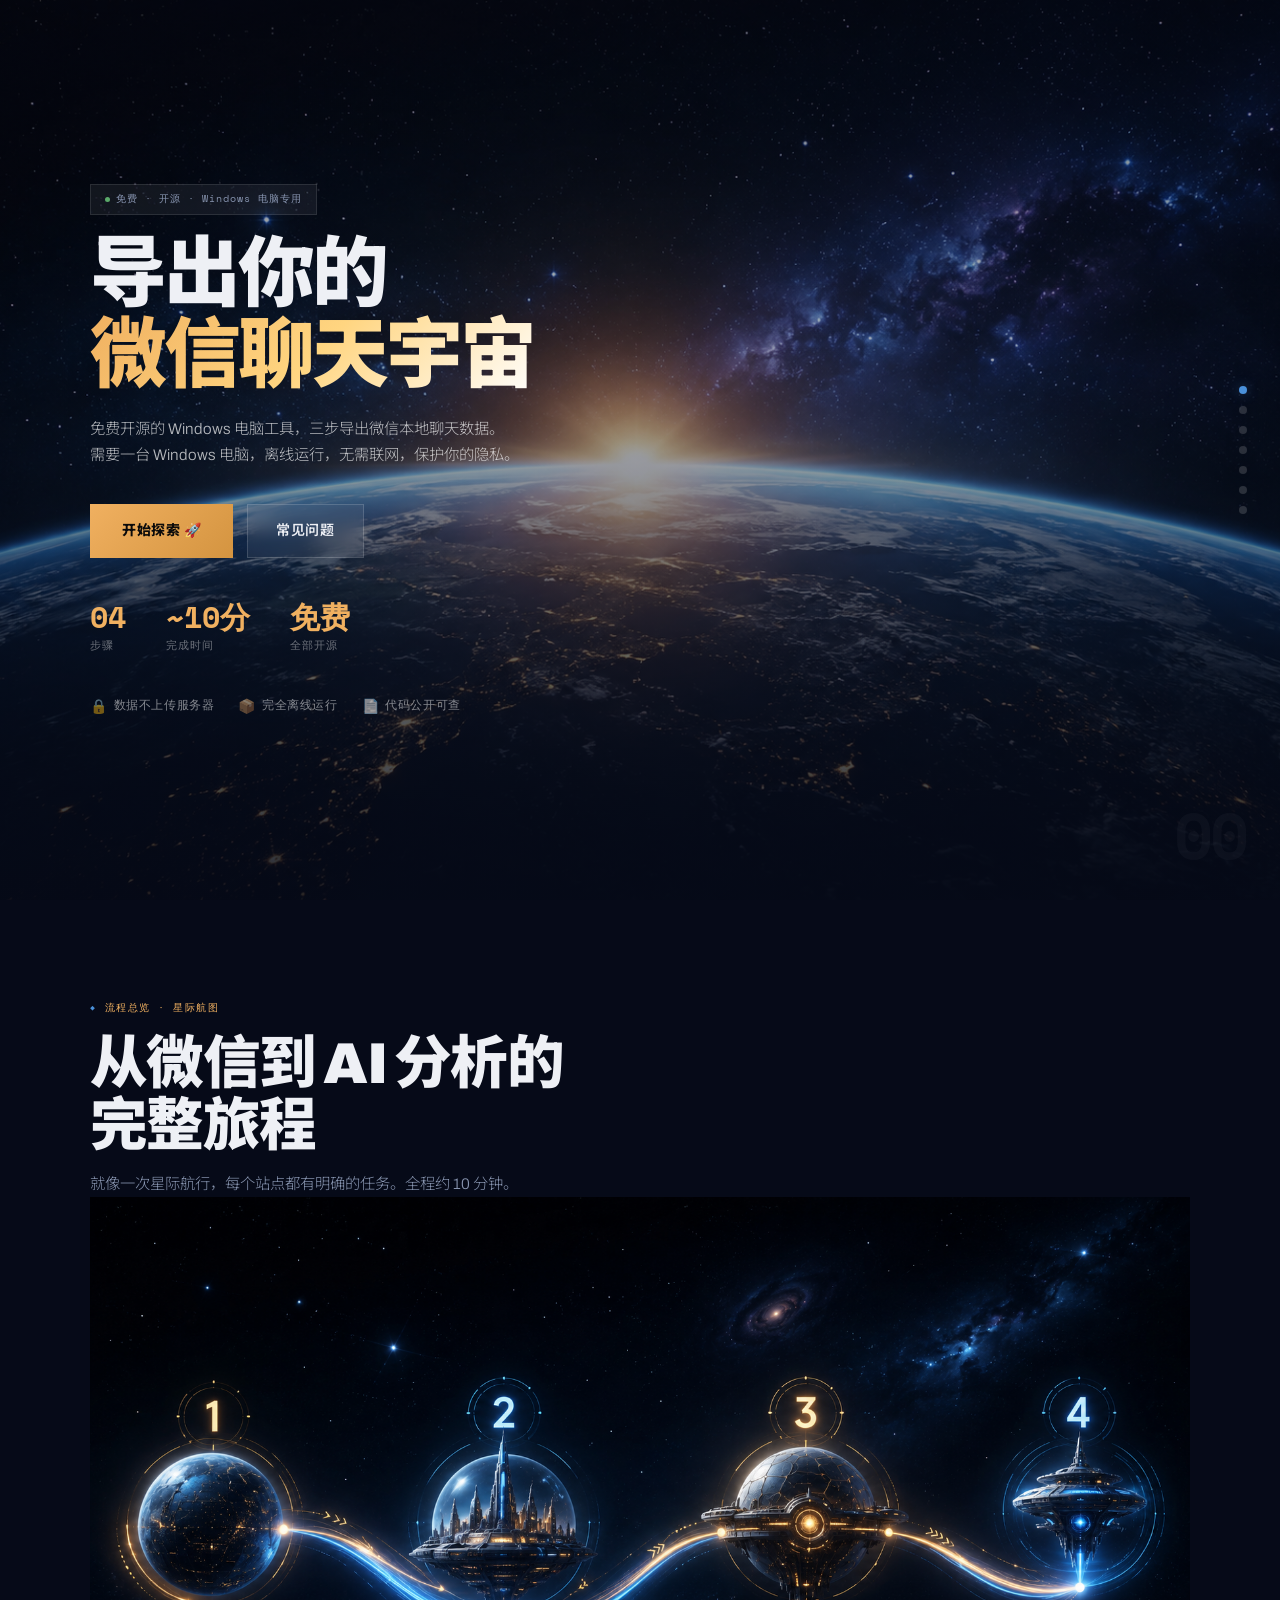
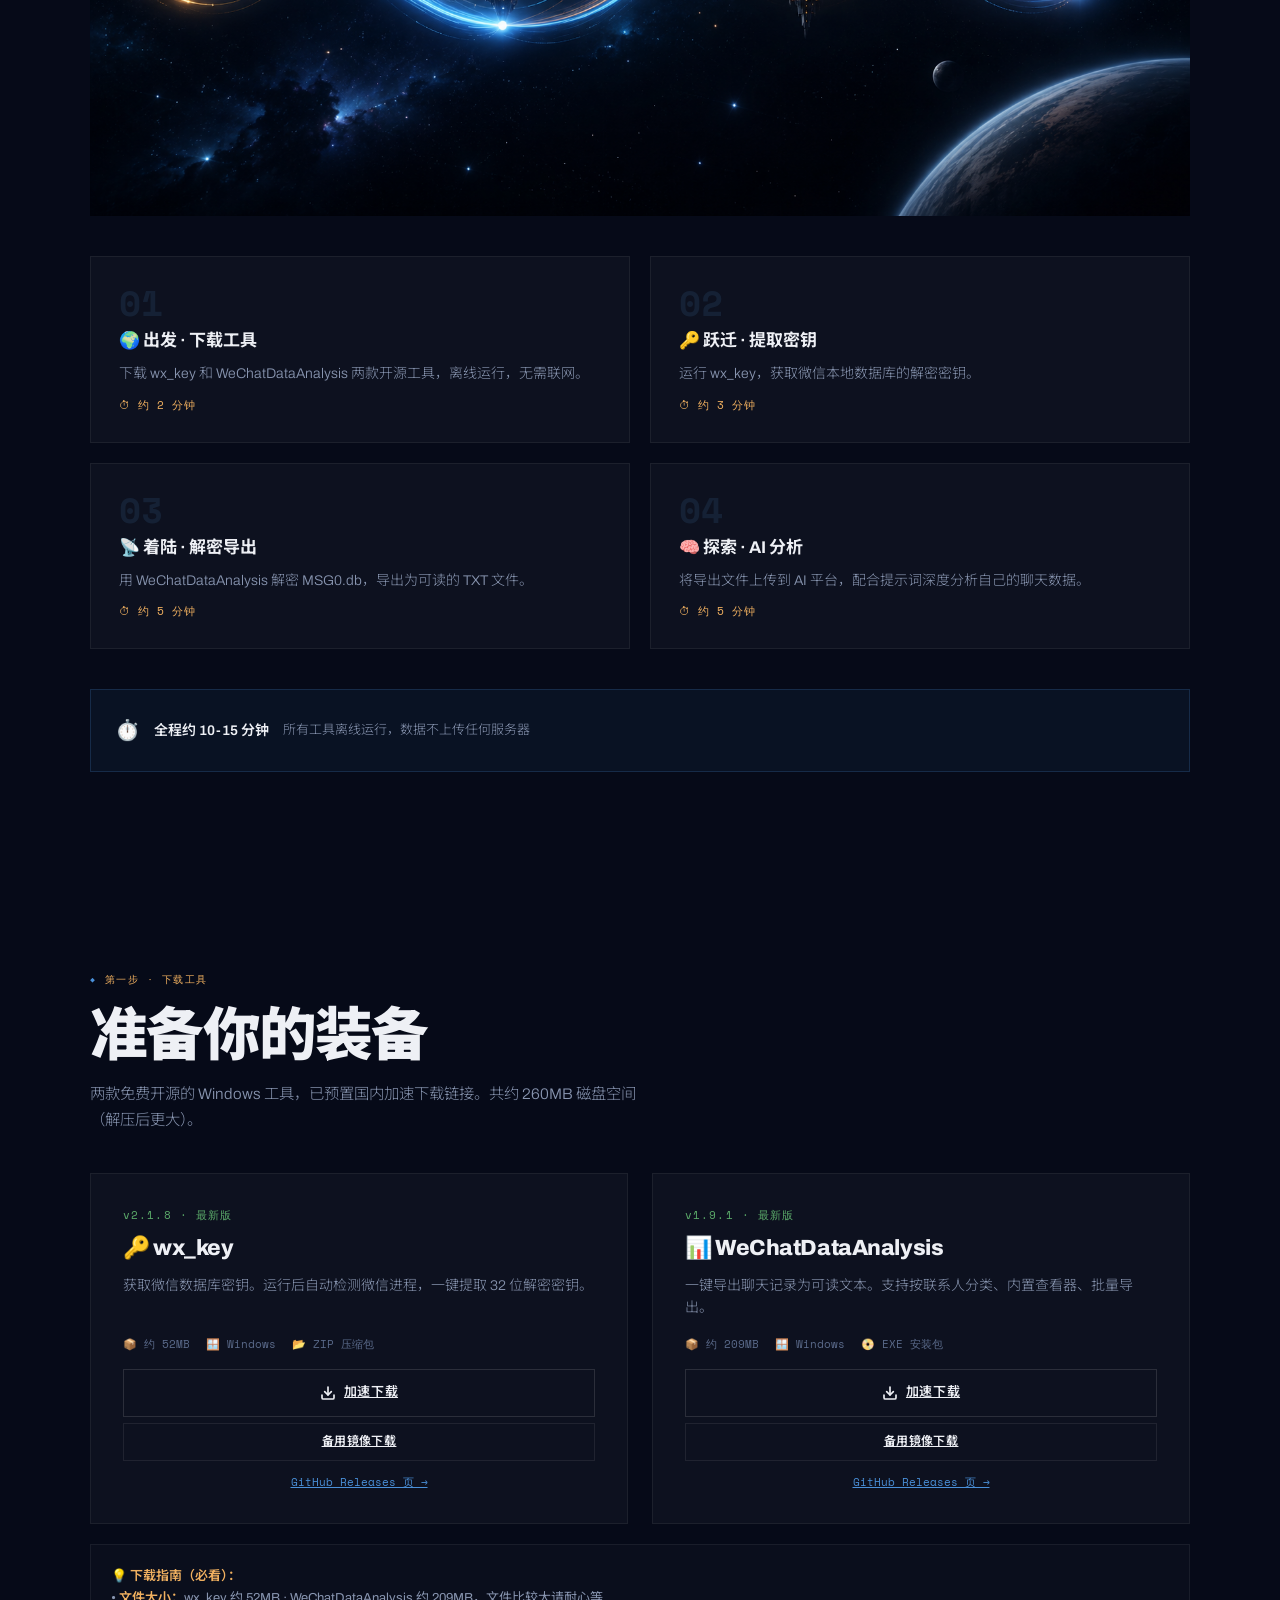
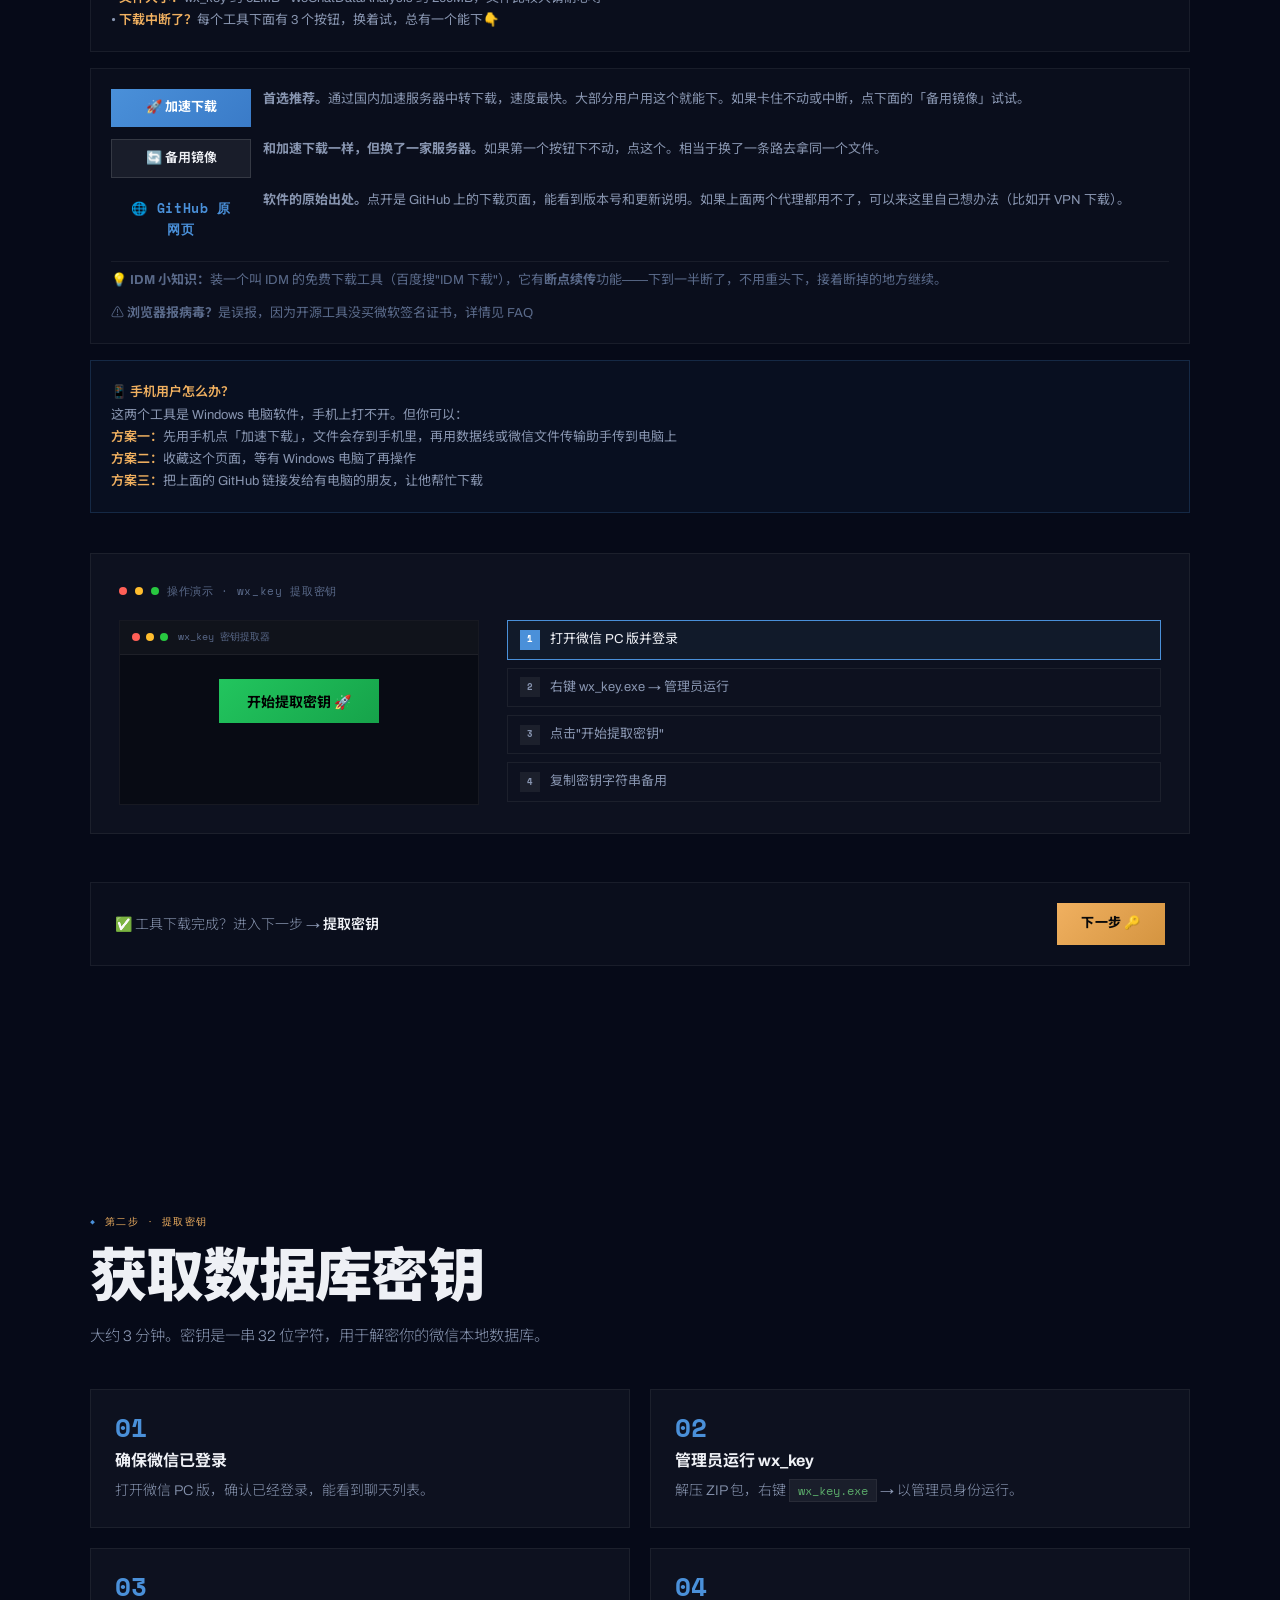
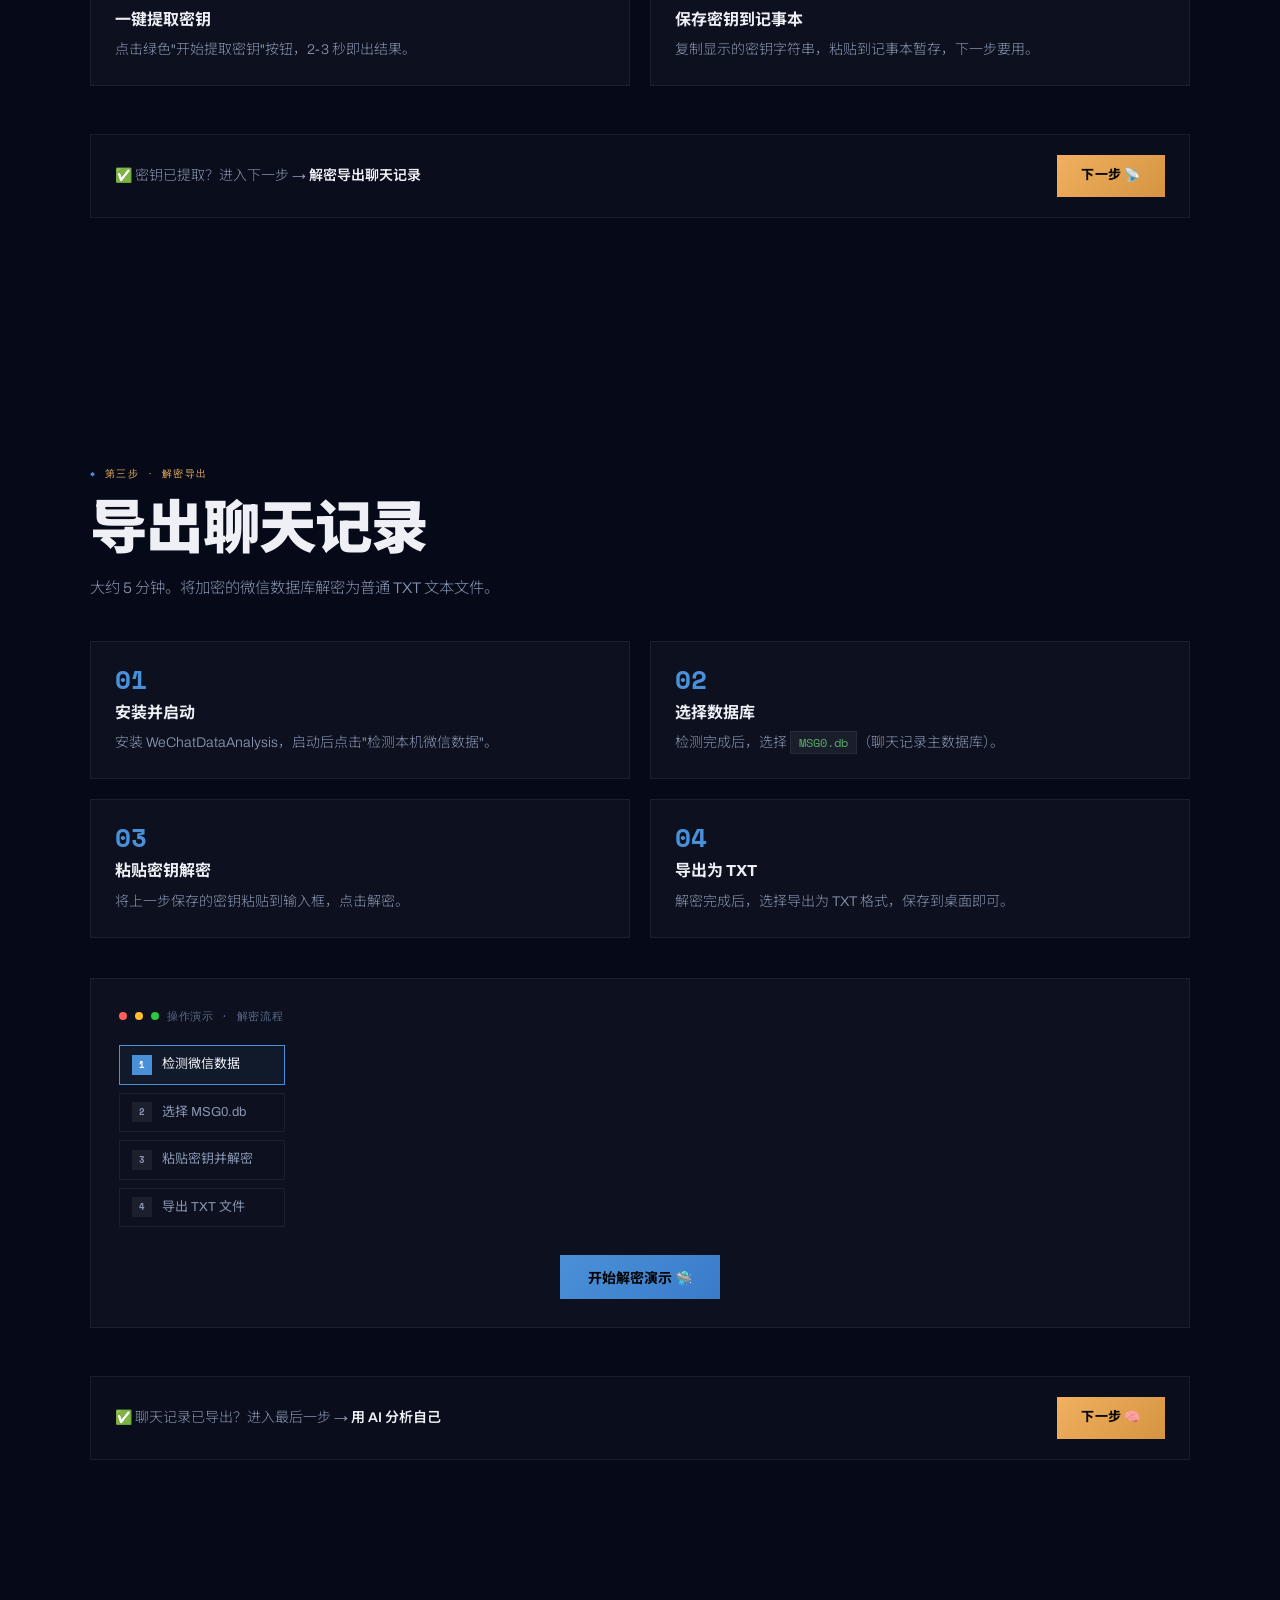
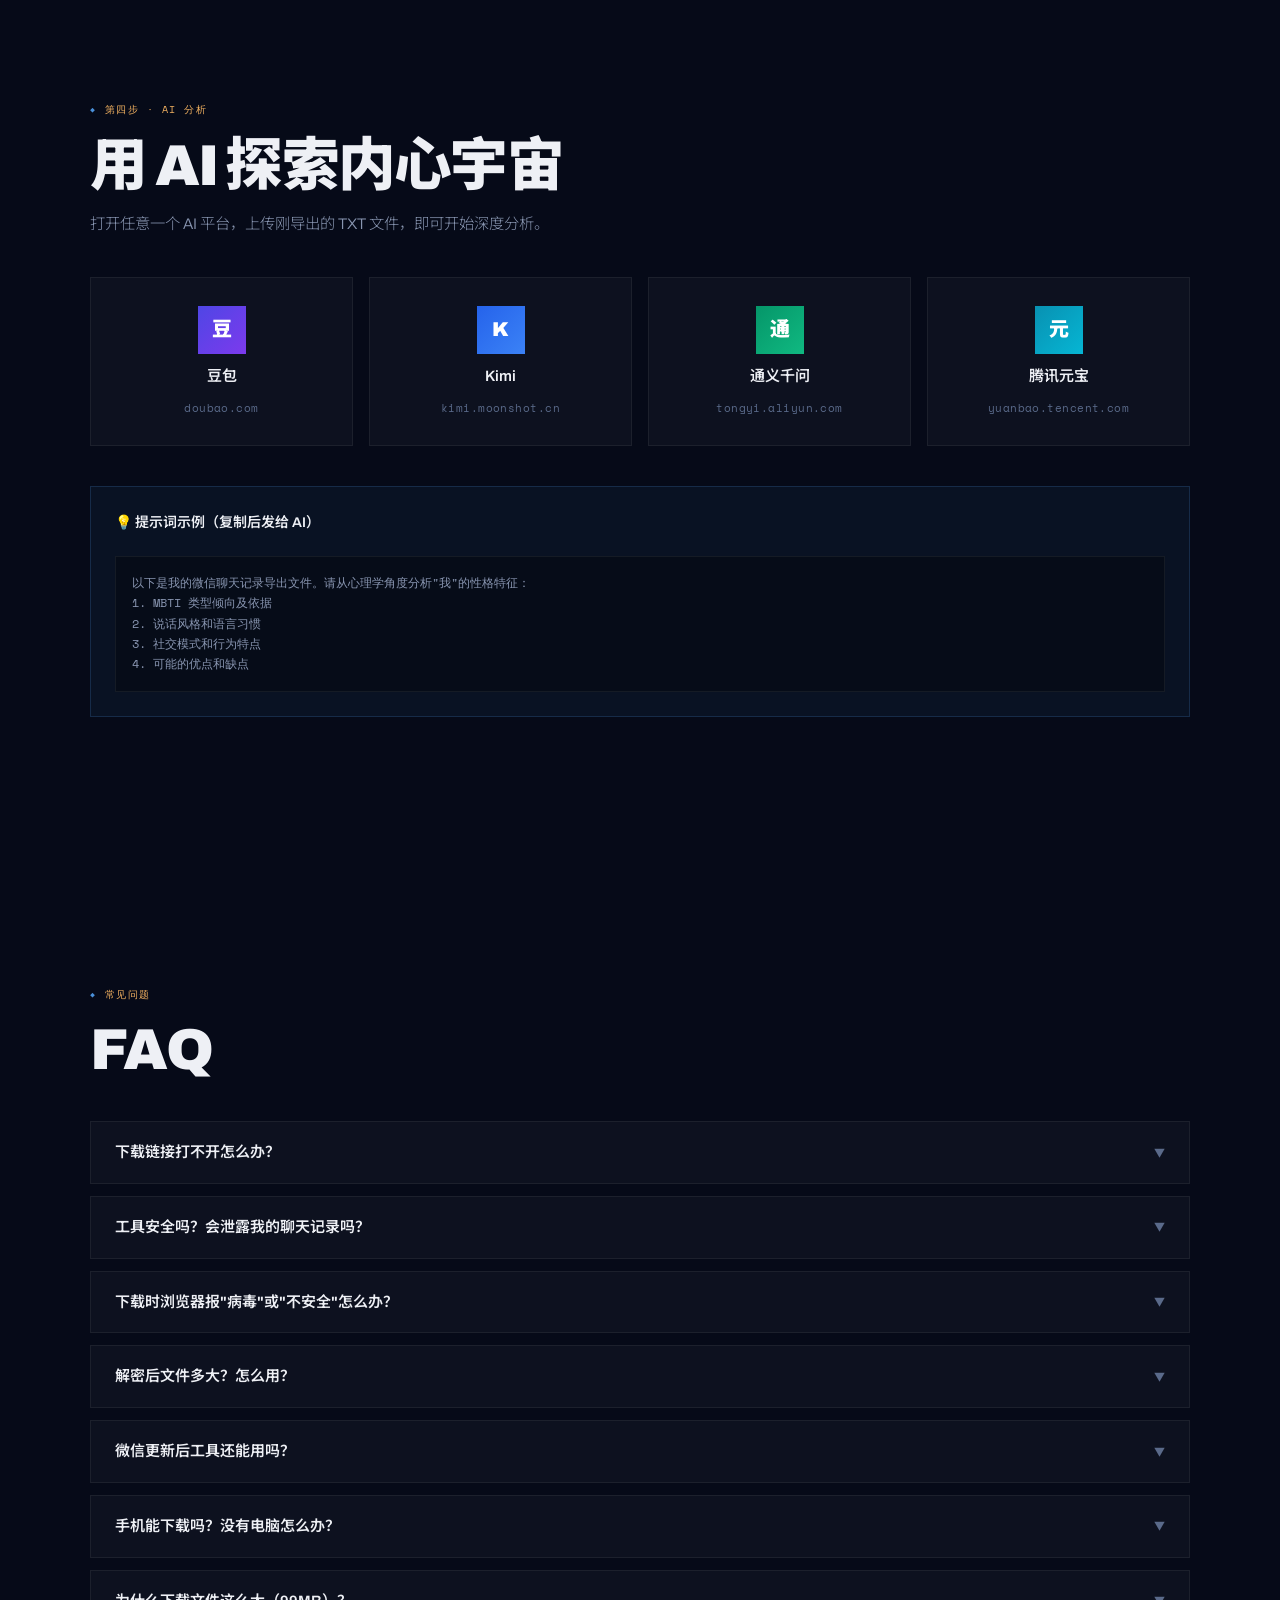
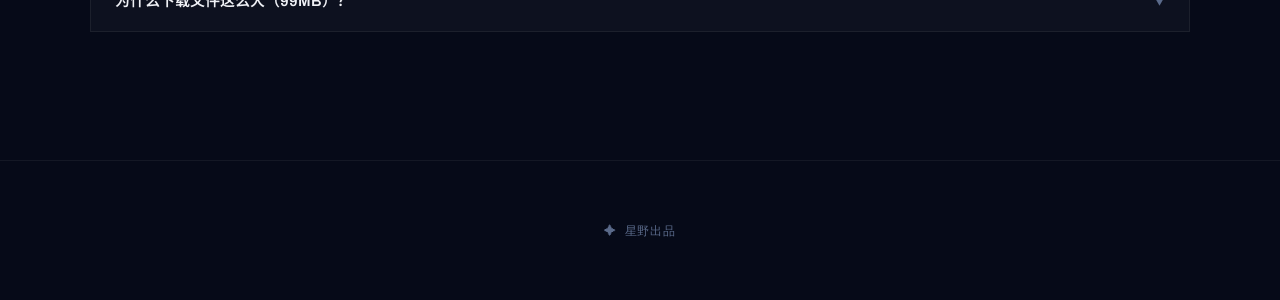
==== commit 16201af8: "add: download method explanation directly on page - explain each button what it does" ====
--- a/docs/index.html
+++ b/docs/index.html
@@ -849,10 +849,34 @@
     <div class="download-tips">
       <strong>💡 下载指南（必看）：</strong><br>
       • <strong>文件大小：</strong>wx_key 约 52MB · WeChatDataAnalysis 约 209MB，文件比较大请耐心等<br>
-      • <strong>下载中断了？</strong>每个工具都有 3 种途径，换着试（加速下载 → 备用镜像 → GitHub 原网页）<br>
-      • <strong>什么是 IDM？</strong>IDM 是一个免费下载工具，装到电脑上以后，用它来下载大文件。最牛的功能是<strong>断点续传</strong>——下到一半网断了，不用从头下，它接着下。百度搜"IDM 下载"就能找到。<br>
-      • <strong>浏览器报病毒：</strong>是误报，因为开源项目没买微软代码签名证书，详情见 FAQ<br>
-      • <strong>项目信誉：</strong>两个工具 GitHub 合计 3000+ 星标、15000+ 次下载，代码公开
+      • <strong>下载中断了？</strong>每个工具下面有 3 个按钮，换着试，总有一个能下👇<br>
+    </div>
+
+    <div style="margin-top:16px;display:flex;flex-direction:column;gap:12px;padding:20px;background:rgba(255,255,255,0.02);border:0.5px solid var(--border);">
+      <div style="display:flex;align-items:flex-start;gap:12px;">
+        <div style="width:140px;flex-shrink:0;padding:8px 14px;background:linear-gradient(135deg,var(--earth-blue),#3a7bc8);color:#fff;font-size:13px;font-weight:700;text-align:center;">🚀 加速下载</div>
+        <div style="font-size:13px;color:var(--text-secondary);line-height:1.6;">
+          <strong>首选推荐。</strong>通过国内加速服务器中转下载，速度最快。大部分用户用这个就能下。如果卡住不动或中断，点下面的「备用镜像」试试。
+        </div>
+      </div>
+      <div style="display:flex;align-items:flex-start;gap:12px;">
+        <div style="width:140px;flex-shrink:0;padding:8px 14px;background:rgba(255,255,255,0.06);border:0.5px solid rgba(255,255,255,0.12);color:var(--text);font-size:13px;font-weight:600;text-align:center;">🔄 备用镜像</div>
+        <div style="font-size:13px;color:var(--text-secondary);line-height:1.6;">
+          <strong>和加速下载一样，但换了一家服务器。</strong>如果第一个按钮下不动，点这个。相当于换了一条路去拿同一个文件。
+        </div>
+      </div>
+      <div style="display:flex;align-items:flex-start;gap:12px;">
+        <div style="width:140px;flex-shrink:0;padding:8px 14px;background:transparent;color:var(--earth-blue);font-size:13px;font-weight:600;text-align:center;font-family:var(--font-mono);letter-spacing:0.05em;">🌐 GitHub 原网页</div>
+        <div style="font-size:13px;color:var(--text-secondary);line-height:1.6;">
+          <strong>软件的原始出处。</strong>点开是 GitHub 上的下载页面，能看到版本号和更新说明。如果上面两个代理都用不了，可以来这里自己想办法（比如开 VPN 下载）。
+        </div>
+      </div>
+      <div style="font-size:13px;color:var(--text-muted);line-height:1.6;padding-top:8px;border-top:0.5px solid var(--border);">
+        💡 <strong>IDM 小知识：</strong>装一个叫 IDM 的免费下载工具（百度搜"IDM 下载"），它有<strong>断点续传</strong>功能——下到一半断了，不用重头下，接着断掉的地方继续。
+      </div>
+      <div style="font-size:13px;color:var(--text-muted);line-height:1.6;">
+        ⚠️ <strong>浏览器报病毒？</strong>是误报，因为开源工具没买微软签名证书，详情见 FAQ
+      </div>
     </div>
 
     <div class="download-tips" style="margin-top:16px;border-color:rgba(74,144,217,0.2);background:rgba(74,144,217,0.04);">
